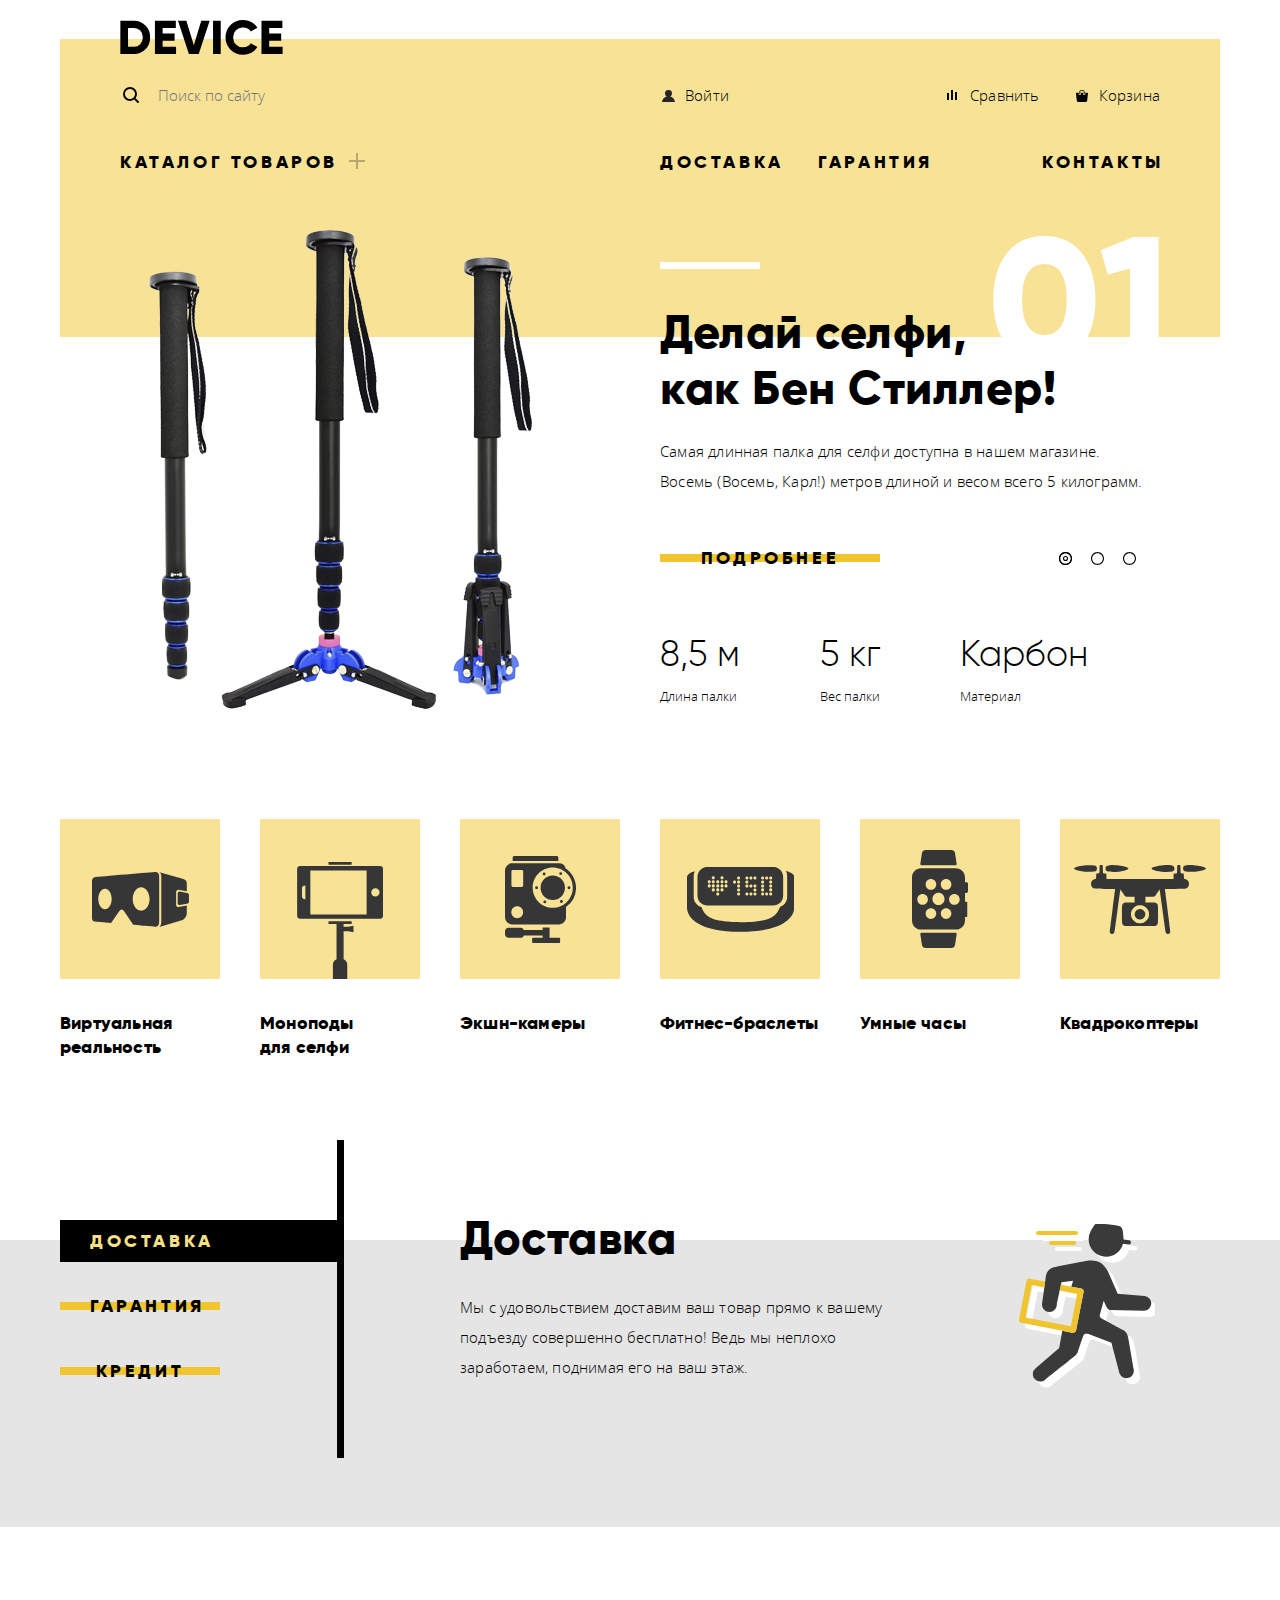
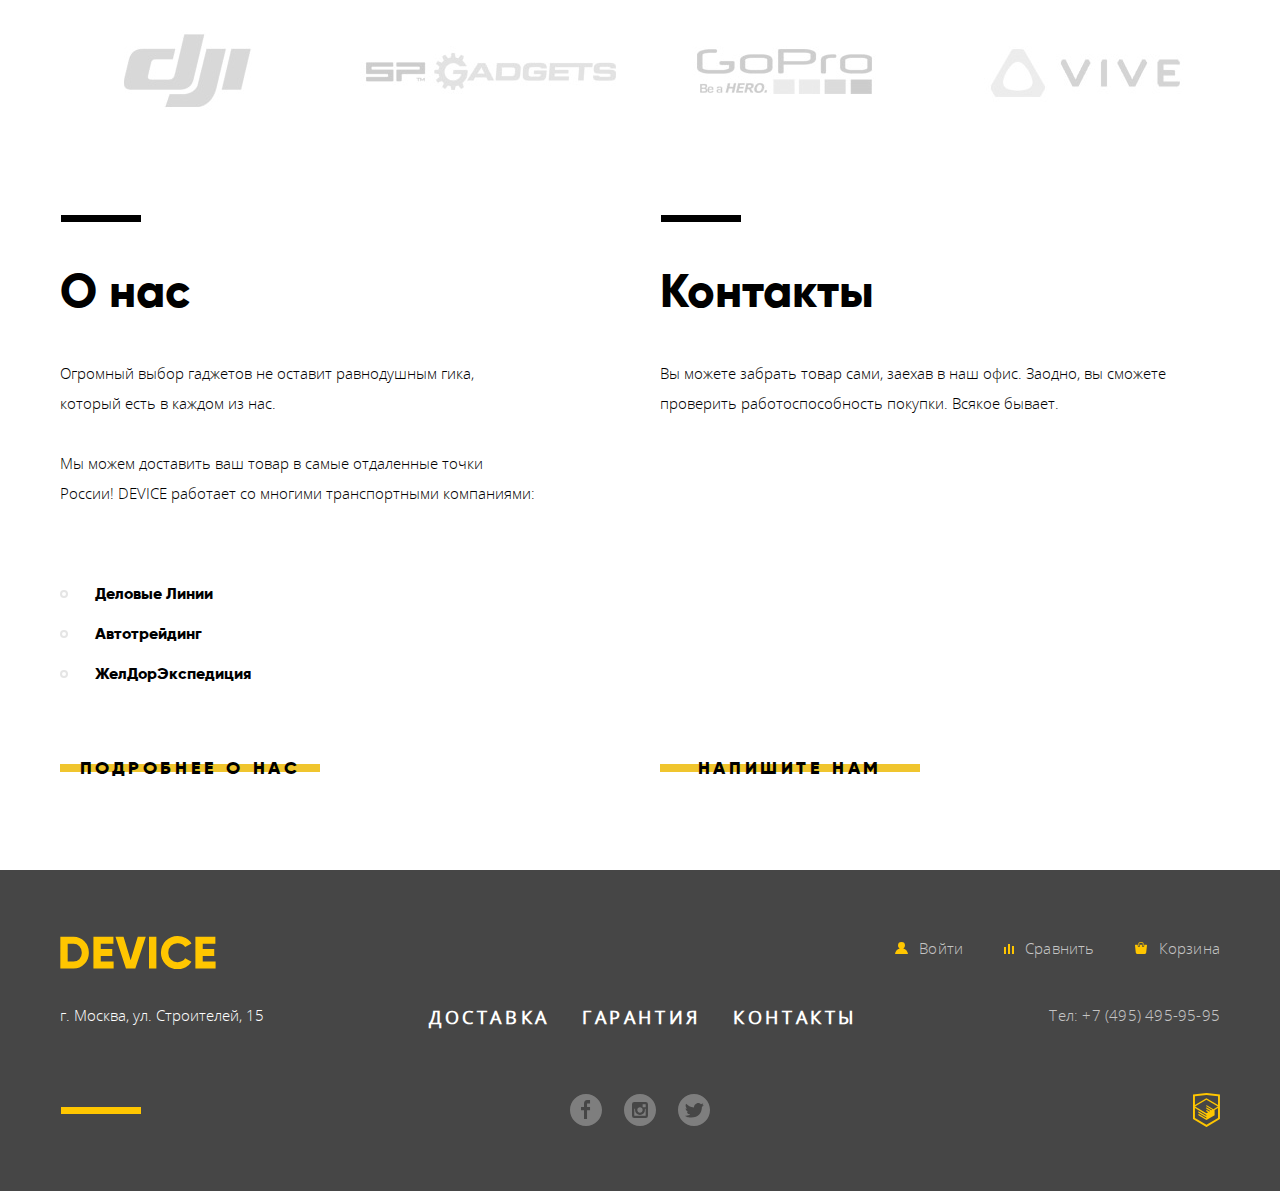
==== index.html @ 005698b4 "Устранены замечания" ====
<!DOCTYPE html>
<html lang="ru">
  <head>
    <meta charset="utf-8">
    <title>Интернет-магазин гаджетов</title>
    <link href="css/normalize.css" rel="stylesheet">
    <link href="css/style.css" rel="stylesheet">
  </head>
  <body>
    <header class="main-header">
      <div class="container">
        <div class="main-navigation"> <!-- ? -->
          <a class="main-header-logo">
            <svg xmlns="http://www.w3.org/2000/svg" viewBox="0 0 164 35">
              <path d="m0.35 0.7v33.6h13.532a15.723 15.723 0 0 0 11.72-4.824 16.464 16.464 0 0 0 4.712-11.976 16.465 16.465 0 0 0-4.712-11.976 15.723 15.723 0 0 0-11.72-4.824zm7.733 26.208v-18.819h5.8a8.648 8.648 0 0 1 6.5 2.568 9.412 9.412 0 0 1 2.489 6.84 9.41 9.41 0 0 1-2.489 6.84 8.646 8.646 0 0 1-6.5 2.568h-5.8zm34.8-5.952h12.082v-7.3h-12.086v-5.567h13.291v-7.389h-21.024v33.6h21.265v-7.392h-13.532v-5.952zm36.343 13.344 11.019-33.6h-8.458l-7.491 24.72-7.491-24.72h-8.457l11.019 33.6zm14.4 0h7.733v-33.6h-7.733zm38.615-1.416a15.514 15.514 0 0 0 6.041-5.688l-6.67-3.84a7.488 7.488 0 0 1-3.165 3.024 9.874 9.874 0 0 1-4.664 1.1 9.594 9.594 0 0 1-7.177-2.736 9.907 9.907 0 0 1-2.682-7.248 9.908 9.908 0 0 1 2.682-7.248 9.594 9.594 0 0 1 7.177-2.736 9.914 9.914 0 0 1 4.64 1.08 7.6 7.6 0 0 1 3.189 3.048l6.67-3.84a15.881 15.881 0 0 0-6.09-5.688 17.419 17.419 0 0 0-8.409-2.088 17.12 17.12 0 0 0-17.592 17.472 17.12 17.12 0 0 0 17.589 17.476 17.519 17.519 0 0 0 8.458-2.088zm17.881-11.928h12.082v-7.3h-12.085v-5.567h13.29v-7.389h-21.022v33.6h21.264v-7.392h-13.532v-5.952z"/>
            </svg>
          </a>
          <div class="user-navigation">
            <form class="search-form" action="https://echo.htmlacademy.ru" method="post">
              <label class="search" for="search"><span class="visually-hidden">Поиск</span></label>
              <input class="search-icon" type="search" id="search" name="search" placeholder="Поиск по сайту">
              <button class="button-search" type="submit">Найти</button>
            </form>
            <div class="user-menu">
              <a class="login-link" href="#">Войти</a>
              <div class="container-mini">
                <a class="check-link" href="#">Сравнить</a>
                <a class="cart-link" href="#">Корзина</a>
              </div>
            </div>
          </div>
          <nav class="site-navigation">
            <div class="catalog-links">
              <a class="catalog-link" href="catalog.html">Каталог товаров</a>
              <div class="catalog-menu">
                <ul class="catalog-menu-items">
                  <li><a href="#">Виртуальная реальность</a></li>
                  <li><a href="catalog.html">Моноподы для селфи</a></li>
                  <li><a href="#">Экшн-камеры</a></li>
                </ul>
                <ul class="catalog-menu-items">
                  <li><a href="#">Фитнес-браслеты</a></li>
                  <li><a href="#">Умные часы</a></li>
                </ul>
                <ul class="catalog-menu-items">
                  <li><a href="#">Квадрокоптеры</a></li>
                </ul>
              </div>
            </div>
            <div class="main-menu">
              <div class="container-mini">
                <a href="#">Доставка</a>
                <a href="#">Гарантия</a>
              </div>
              <a class="contact-link" href="#">Контакты</a>
            </div>
          </nav>
        </div>
      </div>
    </header>
    <main>

      <h1 class="visually-hidden">Интернет-магазин гаджетов</h1>
      <div class="container">
        <section class="slider">
          <input class="visually-hidden" type="radio" id="product-1" name="toggle" checked>
          <input class="visually-hidden" type="radio" id="product-2" name="toggle">
          <input class="visually-hidden" type="radio" id="product-3" name="toggle">
          <div class="slider-controls">
            <label for="product-1">Первый</label>
            <label for="product-2">Второй</label>
            <label for="product-3">Третий</label>
          </div>
          <!-- 1 -->
          <ul class="slider-list">
            <li class="slider-item">
              <div class="slider-img">
                <img src="img/slider-1.png" width="384" height="486" alt="Палка для селфи">
              </div>
              <div class="slider-content slider-content-1">
                <h2>Делай селфи,<br>
                    как Бен Стиллер!</h2>
                <div class="slider-text">
                  <p>Самая длинная палка для селфи доступна в нашем магазине.
                  Восемь (Восемь, Карл!) метров длиной и весом всего 5 килограмм.</p>
                </div>
                <a class="button" href="#">Подробнее</a>
                <div class="slider-table">
                  <div class="slider-table-column">
                    <p class="slider-td">8,5 м</p>
                    <p class="slider-th">Длина палки</p>
                  </div>
                  <div class="slider-table-column">
                    <p class="slider-td">5 кг</p>
                    <p class="slider-th">Вес палки</p>
                  </div>
                  <div class="slider-table-column">
                    <p class="slider-td">Карбон</p>
                    <p class="slider-th">Материал</p>
                  </div>
                </div>
              </div>
            </li>
            <!-- 2 -->
            <li class="slider-item">
              <div class="slider-img">
                <img src="img/slider-2.png" width="345" height="485" alt="Фитнес-браслет">
              </div>
              <div class="slider-content slider-content-2">
                <h2>Худеем<br>
                    правильно!</h2>
                <div class="slider-text">
                  <p>Мотивирующие фитнес-браслеты помогут найти в себе силы не пропускать занятия и соблюдать диету.</p>
                </div>
                <a class="button" href="#">Подробнее</a>
                <div class="slider-table">
                  <div class="slider-table-column">
                    <p class="slider-td">48 часов</p>
                    <p class="slider-th">Без подзарядки</p>
                  </div>
                </div>
              </div>
            </li>
            <!-- 3 -->
            <li class="slider-item">
              <div class="slider-img">
                <img src="img/slider-3.png" width="526" height="334" alt="Квадрокоптер">
              </div>
              <div class="slider-content slider-content-3">
                <h2>Порхает как бабочка,<br>
                    жалит как пчела!</h2>
                <div class="slider-text">
                  <p>Этот обычный, на первый взгляд, квадрокоптер оснащен мощным лазером, замаскированным под стандартную камеру.</p>
                </div>
              <a class="button" href="#">Подробнее</a>
                <div class="slider-table">
                  <div class="slider-table-column">
                    <p class="slider-td">800 м</p>
                    <p class="slider-th">Дальность полета</p>
                  </div>
                  <div class="slider-table-column">
                    <p class="slider-td">50 м</p>
                    <p class="slider-th">Радиус поражения</p>
                  </div>
                </div>
              </div>
            </li>
          </ul>
        </section>

        <section class="popular">
          <h2 class="visually-hidden">Популярные товары</h2>
          <ul class="popular-list">
            <li class="popular-item">
              <a href="#">
                <div class="img">
                  <svg xmlns="http://www.w3.org/2000/svg" width="97" height="55" viewBox="0 0 97 55"><g fill="#363636"><path d="M84.131 32.639V20.003c0-1.309 1.045-2.37 2.335-2.37l8.326 1.581V11.02c0-2.355-1.708-3.431-4.202-4.265L67.403.175c1.616 1.391 1.889 2.04 1.889 4.396V49.78c0 2.356-.45 4.066-1.967 5.21l23.265-7.065c2.401-.833 4.202-4.216 4.202-6.572V33.44l-8.326 1.567c-1.29.002-2.335-1.06-2.335-2.368z"/><path d="M95.129 20.979l-7.598-1.444c-1.008 0-1.824.829-1.824 1.851v9.868c0 1.023.816 1.852 1.824 1.852l7.598-1.431c1.154-.419 1.824-.829 1.824-1.852V22.83c0-1.022-.766-1.507-1.824-1.851zM67.17 4.483c0-5.08-4.232-4.459-4.232-4.459S5.832 4.738 2.838 5.145.001 9.532.001 9.532L0 45.812c0 3.743 2.599 3.753 2.599 3.753l16.477 1.403L27.212 39.3s1.109-1.828 2.505-1.828c1.397 0 2.432 1.861 2.432 1.861l9.061 13.521s18.895 1.909 22.521 1.909c3.626-.001 3.439-5.024 3.439-5.024V4.483zM12.982 37.192c-3.698 0-6.696-4.601-6.696-10.275s2.998-10.275 6.696-10.275c3.698 0 6.696 4.601 6.696 10.275s-2.998 10.275-6.696 10.275zm36.158 1.426c-4.662 0-8.441-5.239-8.441-11.701 0-6.463 3.78-11.702 8.441-11.702 4.662 0 8.442 5.239 8.442 11.702 0 6.462-3.78 11.701-8.442 11.701z"/></g></svg>
                </div>
                <h3 class="popular-item-title">Виртуальная реальность</h3>
              </a>
            </li>
            <li class="popular-item">
              <a href="#">
                <div class="img">
                  <svg xmlns="http://www.w3.org/2000/svg" width="86" height="117" viewBox="0 0 86 117"><g fill="#363636"><path d="M82.821 4.011H3.33A3.188 3.188 0 0 0 .142 7.199v46.413a3.187 3.187 0 0 0 3.188 3.189h79.492a3.188 3.188 0 0 0 3.189-3.189V7.199a3.189 3.189 0 0 0-3.19-3.188zM8.392 37.236h-.226a3.19 3.19 0 0 1-3.189-3.189v-7.283a3.188 3.188 0 0 1 3.189-3.188h.226v13.66zm61.231 15.172H13.341V8.402h56.282v44.006zM78.4 34.552c-2.289 0-4.146-1.855-4.146-4.147s1.856-4.147 4.146-4.147a4.146 4.146 0 1 1 0 8.294zM31.497 0h23.157v2.758H31.497zM46.608 64.861v-2.973h8.046V59.13H31.498v2.758h8.045v35.246a6.068 6.068 0 0 0-3.635 5.559V117h14.335v-14.307a6.062 6.062 0 0 0-3.636-5.557v-27.99h4.796l5.051 1.213v-6.711l-5.051 1.213h-4.795z"/></g></svg>
                </div>
                <h3 class="popular-item-title">Моноподы для селфи</h3>
              </a>
            </li>
            <li class="popular-item">
              <a href="#">
                <div class="img">
                  <svg xmlns="http://www.w3.org/2000/svg" width="71" height="87" viewBox="0 0 71 87"><g fill="#363636"><path d="M53.349 1.49c0-.736-.578-1.49-1.311-1.49H9.053C8.32 0 7.672.754 7.672 1.49v3.522h45.676V1.49zM54.202 81.809h-9.597V71.426h-6.958v2.507H18.774c-.537-1.254-1.757-2.148-3.181-2.148H3.559C1.642 71.784 0 73.387 0 75.311v3.018c0 1.924 1.642 3.48 3.559 3.48h12.035c1.511 0 2.792-.896 3.269-2.326h18.785v2.326H28.13c-.533 0-1.01.437-1.01.972v3.172c0 .535.478 1.048 1.01 1.048h26.072c.533 0 .93-.513.93-1.048V82.78c0-.535-.397-.971-.93-.971zM60.666 12.39a7.037 7.037 0 0 0-6.771-5.05H7.148C3.25 7.34 0 10.449 0 14.361v46.9c0 3.912 3.25 7.121 7.148 7.121h46.747c3.898 0 7.126-3.209 7.126-7.121V50.915a23.228 23.228 0 0 0 10.001-19.164c-.001-8.079-4.132-15.181-10.356-19.361zM12.238 62.151c-3.259 0-5.901-2.65-5.901-5.921 0-3.27 2.642-5.922 5.901-5.922s5.902 2.652 5.902 5.922c0 3.271-2.643 5.921-5.902 5.921zm5.961-32.605a1.42 1.42 0 0 1-1.418 1.422h-8.94a1.42 1.42 0 0 1-1.418-1.422v-14.16a1.42 1.42 0 0 1 1.418-1.423h8.939a1.42 1.42 0 0 1 1.418 1.423v14.16zm29.563 22.312c-11.076 0-20.057-9.01-20.057-20.123s8.98-20.124 20.057-20.124c11.077 0 20.058 9.01 20.058 20.124s-8.981 20.123-20.058 20.123z"/><ellipse cx="47.762" cy="31.735" rx="12.188" ry="12.229"/><circle cx="31.562" cy="31.736" r="1.435"/><circle cx="63.963" cy="31.736" r="1.435"/><circle cx="39.109" cy="17.994" r="1.435"/><ellipse cx="56.415" cy="45.476" rx="1.43" ry="1.436"/><circle cx="55.697" cy="17.565" r="1.435"/><circle cx="39.828" cy="45.906" r="1.435"/></g></svg>
                </div>
                <h3 class="popular-item-title">Экшн-камеры</h3>
              </a>
            </li>
            <li class="popular-item">
              <a href="#">
                <div class="img">
                  <svg xmlns="http://www.w3.org/2000/svg" width="107" height="65" viewBox="0 0 107 65"><g><path fill="#363636" d="M98.967,4.074c0.752,1.441,1.209,3.08,1.209,4.818v21.102c0,4.616-3.092,8.527-7.246,9.9c-1.325,3.987-3.778,7.854-8.051,10.432c-8.676,5.231-31.124,4.837-31.198,4.837c-0.078,0-22.513,0.395-31.189-4.837c-4.216-2.545-6.708-6.347-8.042-10.279c-4.418-1.209-7.756-5.251-7.756-10.053V8.893c0-1.688,0.427-3.282,1.139-4.693C4.17,5.109,0,6.918,0,10.434c0,6.243,0,25.687,0,29.983C0,50.668,11.839,64.85,53.657,64.85c41.82,0,53.657-14.182,53.657-24.433c0-4.296,0-23.74,0-29.983C107.313,6.75,102.738,4.94,98.967,4.074z"/><path fill="#363636" d="M20.561,38.459h65.523c5.564,0,10.074-4.513,10.074-10.077V9.935c0-5.563-4.51-10.075-10.074-10.075H20.561c-5.564,0-10.075,4.511-10.075,10.075v18.447C10.486,33.946,14.997,38.459,20.561,38.459z M83.695,9.468c0.867,0,1.569,0.703,1.569,1.57c0,0.866-0.702,1.569-1.569,1.569s-1.568-0.703-1.568-1.569C82.127,10.17,82.828,9.468,83.695,9.468z M83.695,13.507c0.867,0,1.569,0.703,1.569,1.568c0,0.867-0.702,1.569-1.569,1.569s-1.568-0.702-1.568-1.569C82.127,14.21,82.828,13.507,83.695,13.507z M83.695,17.546c0.867,0,1.569,0.702,1.569,1.569c0,0.866-0.702,1.569-1.569,1.569s-1.568-0.703-1.568-1.569C82.127,18.248,82.828,17.546,83.695,17.546z M83.695,21.373c0.867,0,1.569,0.704,1.569,1.569c0,0.867-0.702,1.568-1.569,1.568s-1.568-0.701-1.568-1.568C82.127,22.076,82.828,21.373,83.695,21.373z M83.695,25.412c0.867,0,1.569,0.702,1.569,1.569c0,0.865-0.702,1.568-1.569,1.568s-1.568-0.704-1.568-1.568C82.127,26.114,82.828,25.412,83.695,25.412z M79.656,9.468c0.867,0,1.568,0.703,1.568,1.57c0,0.866-0.701,1.569-1.568,1.569c-0.865,0-1.568-0.703-1.568-1.569C78.088,10.17,78.791,9.468,79.656,9.468z M79.656,25.412c0.867,0,1.568,0.702,1.568,1.569c0,0.865-0.701,1.568-1.568,1.568c-0.865,0-1.568-0.704-1.568-1.568C78.088,26.114,78.791,25.412,79.656,25.412z M75.619,9.468c0.865,0,1.568,0.703,1.568,1.57c0,0.866-0.703,1.569-1.568,1.569c-0.867,0-1.569-0.703-1.569-1.569C74.05,10.17,74.752,9.468,75.619,9.468z M75.619,13.507c0.865,0,1.568,0.703,1.568,1.568c0,0.867-0.703,1.569-1.568,1.569c-0.867,0-1.569-0.702-1.569-1.569C74.05,14.21,74.752,13.507,75.619,13.507z M75.619,17.546c0.865,0,1.568,0.702,1.568,1.569c0,0.866-0.703,1.569-1.568,1.569c-0.867,0-1.569-0.703-1.569-1.569C74.05,18.248,74.752,17.546,75.619,17.546z M75.619,21.373c0.865,0,1.568,0.704,1.568,1.569c0,0.867-0.703,1.568-1.568,1.568c-0.867,0-1.569-0.701-1.569-1.568C74.05,22.076,74.752,21.373,75.619,21.373z M75.619,25.412c0.865,0,1.568,0.702,1.568,1.569c0,0.865-0.703,1.568-1.568,1.568c-0.867,0-1.569-0.704-1.569-1.568C74.05,26.114,74.752,25.412,75.619,25.412z M67.965,9.468c0.867,0,1.568,0.703,1.568,1.57c0,0.866-0.701,1.569-1.568,1.569s-1.568-0.703-1.568-1.569C66.396,10.17,67.1,9.468,67.965,9.468z M67.965,17.546c0.867,0,1.568,0.702,1.568,1.569c0,0.866-0.701,1.569-1.568,1.569s-1.568-0.703-1.568-1.569C66.396,18.248,67.1,17.546,67.965,17.546z M67.965,21.427c0.867,0,1.568,0.701,1.568,1.568c0,0.865-0.701,1.569-1.568,1.569s-1.568-0.704-1.568-1.569C66.396,22.128,67.1,21.427,67.965,21.427z M67.965,25.412c0.867,0,1.568,0.702,1.568,1.569c0,0.865-0.701,1.568-1.568,1.568s-1.568-0.704-1.568-1.568C66.396,26.114,67.1,25.412,67.965,25.412z M63.926,9.468c0.867,0,1.57,0.703,1.57,1.57c0,0.866-0.703,1.569-1.57,1.569c-0.865,0-1.569-0.703-1.569-1.569C62.356,10.17,63.061,9.468,63.926,9.468z M63.926,17.546c0.867,0,1.57,0.702,1.57,1.569c0,0.866-0.703,1.569-1.57,1.569c-0.865,0-1.569-0.703-1.569-1.569C62.356,18.248,63.061,17.546,63.926,17.546z M63.926,25.412c0.867,0,1.57,0.702,1.57,1.569c0,0.865-0.703,1.568-1.57,1.568c-0.865,0-1.569-0.704-1.569-1.568C62.356,26.114,63.061,25.412,63.926,25.412z M59.888,9.468c0.865,0,1.569,0.703,1.569,1.57c0,0.866-0.704,1.569-1.569,1.569c-0.867,0-1.568-0.703-1.568-1.569C58.319,10.17,59.021,9.468,59.888,9.468z M59.888,13.507c0.865,0,1.569,0.703,1.569,1.568c0,0.867-0.704,1.569-1.569,1.569c-0.867,0-1.568-0.702-1.568-1.569C58.319,14.21,59.021,13.507,59.888,13.507z M59.888,17.546c0.865,0,1.569,0.702,1.569,1.569c0,0.866-0.704,1.569-1.569,1.569c-0.867,0-1.568-0.703-1.568-1.569C58.319,18.248,59.021,17.546,59.888,17.546z M59.888,25.412c0.865,0,1.569,0.702,1.569,1.569c0,0.865-0.704,1.568-1.569,1.568c-0.867,0-1.568-0.704-1.568-1.568C58.319,26.114,59.021,25.412,59.888,25.412z M51.598,9.468c0.867,0,1.569,0.703,1.569,1.57c0,0.866-0.702,1.569-1.569,1.569c-0.867,0-1.568-0.703-1.568-1.569C50.029,10.17,50.731,9.468,51.598,9.468z M51.598,13.507c0.867,0,1.569,0.703,1.569,1.568c0,0.867-0.702,1.569-1.569,1.569c-0.867,0-1.568-0.702-1.568-1.569C50.029,14.21,50.731,13.507,51.598,13.507z M51.598,17.546c0.867,0,1.569,0.702,1.569,1.569c0,0.866-0.702,1.569-1.569,1.569c-0.867,0-1.568-0.703-1.568-1.569C50.029,18.248,50.731,17.546,51.598,17.546z M51.598,21.427c0.867,0,1.569,0.701,1.569,1.568c0,0.865-0.702,1.569-1.569,1.569c-0.867,0-1.568-0.704-1.568-1.569C50.029,22.128,50.731,21.427,51.598,21.427z M51.598,25.412c0.867,0,1.569,0.702,1.569,1.569c0,0.865-0.702,1.568-1.569,1.568c-0.867,0-1.568-0.704-1.568-1.568C50.029,26.114,50.731,25.412,51.598,25.412z M47.559,13.507c0.867,0,1.568,0.703,1.568,1.568c0,0.867-0.701,1.569-1.568,1.569s-1.569-0.702-1.569-1.569C45.99,14.21,46.691,13.507,47.559,13.507z M39.057,13.295c0.865,0,1.569,0.703,1.569,1.568c0,0.867-0.704,1.569-1.569,1.569c-0.867,0-1.571-0.703-1.571-1.569C37.486,13.998,38.189,13.295,39.057,13.295z M39.057,17.333c0.865,0,1.569,0.703,1.569,1.57c0,0.866-0.704,1.57-1.569,1.57c-0.867,0-1.571-0.704-1.571-1.57C37.486,18.036,38.189,17.333,39.057,17.333z M35.018,9.255c0.865,0,1.568,0.703,1.568,1.57c0,0.866-0.704,1.568-1.568,1.568c-0.867,0-1.569-0.703-1.569-1.568C33.449,9.958,34.15,9.255,35.018,9.255z M35.018,13.295c0.865,0,1.568,0.703,1.568,1.568c0,0.867-0.704,1.569-1.568,1.569c-0.867,0-1.569-0.703-1.569-1.569C33.449,13.998,34.15,13.295,35.018,13.295z M35.018,17.333c0.865,0,1.568,0.703,1.568,1.57c0,0.866-0.704,1.57-1.568,1.57c-0.867,0-1.569-0.704-1.569-1.57C33.449,18.036,34.15,17.333,35.018,17.333z M35.018,21.373c0.865,0,1.568,0.704,1.568,1.569c0,0.867-0.704,1.568-1.568,1.568c-0.867,0-1.569-0.701-1.569-1.568C33.449,22.076,34.15,21.373,35.018,21.373z M30.764,13.295c0.867,0,1.569,0.703,1.569,1.568c0,0.867-0.702,1.569-1.569,1.569c-0.867,0-1.568-0.703-1.568-1.569C29.196,13.998,29.897,13.295,30.764,13.295z M30.764,17.333c0.867,0,1.569,0.703,1.569,1.57c0,0.866-0.702,1.57-1.569,1.57c-0.867,0-1.568-0.704-1.568-1.57C29.196,18.036,29.897,17.333,30.764,17.333z M30.764,21.373c0.867,0,1.569,0.704,1.569,1.569c0,0.867-0.702,1.568-1.569,1.568c-0.867,0-1.568-0.701-1.568-1.568C29.196,22.076,29.897,21.373,30.764,21.373z M30.764,25.412c0.867,0,1.569,0.702,1.569,1.569c0,0.865-0.702,1.568-1.569,1.568c-0.867,0-1.568-0.704-1.568-1.568C29.196,26.114,29.897,25.412,30.764,25.412z M26.3,9.255c0.867,0,1.571,0.703,1.571,1.57c0,0.866-0.704,1.568-1.571,1.568c-0.865,0-1.569-0.703-1.569-1.568C24.731,9.958,25.435,9.255,26.3,9.255z M26.3,13.295c0.867,0,1.571,0.703,1.571,1.568c0,0.867-0.704,1.569-1.571,1.569c-0.865,0-1.569-0.703-1.569-1.569C24.731,13.998,25.435,13.295,26.3,13.295z M26.3,17.333c0.867,0,1.571,0.703,1.571,1.57c0,0.866-0.704,1.57-1.571,1.57c-0.865,0-1.569-0.704-1.569-1.57C24.731,18.036,25.435,17.333,26.3,17.333z M26.3,21.373c0.867,0,1.571,0.704,1.571,1.569c0,0.867-0.704,1.568-1.571,1.568c-0.865,0-1.569-0.701-1.569-1.568C24.731,22.076,25.435,21.373,26.3,21.373z M22.263,13.295c0.865,0,1.569,0.703,1.569,1.568c0,0.867-0.704,1.569-1.569,1.569c-0.867,0-1.569-0.703-1.569-1.569C20.694,13.998,21.396,13.295,22.263,13.295z M22.263,17.333c0.865,0,1.569,0.703,1.569,1.57c0,0.866-0.704,1.57-1.569,1.57c-0.867,0-1.569-0.704-1.569-1.57C20.694,18.036,21.396,17.333,22.263,17.333z"/></g></svg>
                </div>
                <h3 class="popular-item-title">Фитнес-браслеты</h3>
              </a>
            </li>
            <li class="popular-item">
              <a href="#">
                <div class="img">
                  <svg xmlns="http://www.w3.org/2000/svg" width="56" height="98" viewBox="0 0 56 98"><g fill="#363636"><path d="M54.494 32.197h-1.515v-4.64c0-5.052-4.087-9.186-9.082-9.186H9.082C4.086 18.372 0 22.505 0 27.557v42.868c0 5.052 4.087 9.185 9.083 9.185h34.815c4.995 0 9.082-4.133 9.082-9.185V67.01h1.515a.764.764 0 0 0 .757-.764V52.467a.765.765 0 0 0-.757-.766H52.98v-8.788h1.515c.832 0 1.514-.688 1.514-1.531v-7.654a1.529 1.529 0 0 0-1.515-1.531zm-20.412-3.109c2.926 0 5.299 2.398 5.299 5.358s-2.373 5.358-5.299 5.358-5.298-2.398-5.298-5.358 2.372-5.358 5.298-5.358zm-15.137 0c2.925 0 5.298 2.398 5.298 5.358s-2.373 5.358-5.298 5.358c-2.926 0-5.298-2.398-5.298-5.358s2.372-5.358 5.298-5.358zM5.297 49.397c0-2.959 2.371-5.358 5.298-5.358 2.926 0 5.298 2.399 5.298 5.358 0 2.959-2.373 5.358-5.298 5.358-2.927.001-5.298-2.399-5.298-5.358zm13.648 19.497c-2.926 0-5.298-2.398-5.298-5.358s2.372-5.358 5.298-5.358c2.925 0 5.298 2.398 5.298 5.358s-2.373 5.358-5.298 5.358zm1.49-19.903c0-3.382 2.711-6.124 6.055-6.124s6.055 2.742 6.055 6.124-2.711 6.124-6.055 6.124c-3.344-.001-6.055-2.742-6.055-6.124zm13.647 19.903c-2.926 0-5.298-2.398-5.298-5.358s2.372-5.358 5.298-5.358 5.299 2.398 5.299 5.358-2.373 5.358-5.299 5.358zm8.302-14.138c-2.927 0-5.298-2.399-5.298-5.358 0-2.959 2.371-5.358 5.298-5.358 2.926 0 5.298 2.399 5.298 5.358 0 2.958-2.372 5.358-5.298 5.358zM9.646 15.31h33.687c.843 0 1.432-.681 1.306-1.514L43.023 3.028l-.002-.002C42.771 1.362 41.189 0 39.506 0H13.474c-1.686 0-3.268 1.362-3.517 3.028L8.342 13.795c-.125.833.461 1.515 1.304 1.515zM43.333 82.671H9.646c-.843 0-1.429.683-1.304 1.516l1.615 10.767c.25 1.666 1.832 3.028 3.516 3.028h26.032c1.684 0 3.266-1.362 3.517-3.026v-.002l1.615-10.767c.128-.833-.461-1.516-1.304-1.516z"/></g></svg>
                </div>
                <h3 class="popular-item-title">Умные часы</h3>
              </a>
            </li>
            <li class="popular-item">
              <a href="#">
                <div class="img">
                  <svg xmlns="http://www.w3.org/2000/svg" width="132" height="69" viewBox="0 0 132 69"><g fill="#363636"><path d="M12.052.258C6.507.745 1.838 1.85.575 2.93c-.722.616-.722.616-.232 1.156.644.72 3.713 1.645 7.247 2.237 3.998.668 12.51.693 13.724.051 1.211-.668 1.624-1.414 1.624-2.981 0-1.619-.62-2.416-2.218-2.853C19.274.154 14.94 0 12.052.258zM25.774.488c-.129.283-.258 2.108-.258 4.112 0 4.061.155 3.778-2.192 3.933l-1.03.077-.13 2.545-.129 2.544-1.186.283c-2.58.668-4 2.595-3.792 5.294.128 1.927 1.03 3.341 2.579 4.087 1.109.513 1.47.538 11.246.538 5.545 0 10.137.079 10.188.18.051.13-1.11 9.408-2.58 20.64-1.444 11.23-2.682 20.997-2.708 21.666-.051 1.617.826 2.62 2.348 2.62 1.237 0 2.012-.64 2.321-1.9.13-.514 1.496-10.334 3.018-21.822 1.522-11.463 2.863-20.869 2.94-20.869.104 0 1.084 1.413 2.193 3.136 2.94 4.626 2.399 4.317 7.635 4.317h4.359v5.63l-5.133.077c-4.72.077-5.21.127-5.881.615-1.573 1.157-1.625 1.415-1.625 10.977 0 9.534.026 9.792 1.522 11.05l.851.695H81.695l.851-.696c1.496-1.257 1.52-1.515 1.52-11.05 0-9.56-.05-9.819-1.622-10.976-.671-.488-1.161-.538-5.882-.615l-5.132-.077v-5.63h4.36c5.234 0 4.693.309 7.633-4.317 1.11-1.723 2.09-3.136 2.194-3.136.076 0 1.418 9.406 2.94 20.869 1.522 11.488 2.889 21.308 3.018 21.821.31 1.26 1.082 1.902 2.321 1.902 1.521 0 2.4-1.004 2.347-2.621-.026-.67-1.264-10.436-2.71-21.666-1.468-11.232-2.63-20.51-2.577-20.64.05-.101 4.641-.18 10.19-.18 9.774 0 10.135-.025 11.243-.538 1.548-.746 2.45-2.16 2.58-4.087.206-2.699-1.212-4.626-3.792-5.294l-1.187-.283-.127-2.544-.13-2.545-1.031-.077c-2.347-.155-2.194.128-2.194-3.933 0-2.004-.128-3.829-.257-4.112-.206-.36-.543-.488-1.367-.488-.619 0-1.238.128-1.42.309-.206.205-.31 1.465-.31 3.932 0 2.467-.102 3.727-.309 3.932-.18.18-.901.308-1.65.308-1.625 0-1.65.052-1.65 3.11v2.287H32.48v-2.287c0-3.058-.024-3.11-1.65-3.11-.748 0-1.47-.129-1.65-.308-.207-.205-.31-1.465-.31-3.932 0-2.467-.103-3.727-.31-3.932-.18-.18-.8-.309-1.418-.309-.825 0-1.16.128-1.368.488zm42.843 40.12c2.889.899 5.392 3.393 6.166 6.168.439 1.543.31 4.216-.284 5.784-.696 1.875-2.685 4.01-4.565 4.935-1.29.642-1.754.719-3.921.719s-2.631-.077-3.92-.719c-1.885-.926-3.87-3.06-4.567-4.935-.592-1.568-.722-4.24-.283-5.784.748-2.723 3.25-5.27 6.061-6.168 2.012-.642 3.3-.642 5.313 0z"/><path d="M63.794 44.438c-2.037.925-3.507 3.649-3.069 5.73.774 3.677 4.823 5.553 7.996 3.702 1.985-1.158 2.99-3.547 2.45-5.783-.568-2.39-2.734-4.138-5.158-4.138-.646 0-1.626.232-2.22.489zM36.092.154c-3.92.668-4.513 1.131-4.513 3.444 0 1.825.463 2.416 2.268 2.956 1.55.462 7.172.514 10.5.128 6.86-.822 11.321-2.544 9.698-3.752-1.265-.9-4.902-1.876-9.054-2.39-2.475-.308-7.996-.54-8.9-.386zM89.484.258C83.165.848 77.62 2.339 77.62 3.444c0 1.722 7.84 3.47 15.63 3.495 5.804 0 7.196-.642 7.196-3.34 0-1.825-.619-2.622-2.373-3.085C96.423.103 92.398 0 89.484.258zM112.776.283c-1.78.231-3.018.77-3.43 1.491-.387.77-.31 2.904.154 3.572.928 1.31 1.652 1.465 7.068 1.465 3.661 0 5.802-.129 7.867-.488 3.534-.592 6.603-1.517 7.248-2.237.49-.54.49-.54-.233-1.156-1.34-1.13-5.958-2.185-11.916-2.672-3.481-.283-4.488-.283-6.758.025z"/></g></svg>
                </div>
                <h3 class="popular-item-title">Квадрокоптеры</h3>
              </a>
            </li>
          </ul>
        </section>
      </div>

      <div class="services-wrapper">
        <div class="container">
          <section class="services">
            <h2 class="visually-hidden">Услуги</h2>
            <input class="visually-hidden" type="radio" id="service-1" name="service" checked>
            <input class="visually-hidden" type="radio" id="service-2" name="service">
            <input class="visually-hidden" type="radio" id="service-3" name="service">
            <div class="service-controls">
              <label class="button" for="service-1">Доставка</label>
              <label class="button" for="service-2">Гарантия</label>
              <label class="button" for="service-3">Кредит</label>
            </div>
            <ul class="service-list">
              <li class="service-item">
                <h3 class="service-title">Доставка</h3>
                <p class="service-text">Мы с удовольствием доставим ваш товар прямо к вашему подъезду совершенно бесплатно! Ведь мы неплохо заработаем, поднимая его на ваш этаж.</p>
              </li>
              <li class="service-item">
                <h3 class="service-title">Гарантия</h3>
                <p class="service-text">Если из-за возгорания купленного у нас товара у вас сгорит дом — не переживайте, мы выдадим вам новый.Товар, не дом, конечно же.</p>
              </li>
              <li class="service-item">
                <h3 class="service-title">Кредит</h3>
                <p class="service-text">Залезть в долговую яму стало проще! Кредитные консультанты подберут для вас наиболее выгодные условия кредита. Выгодные для нашего банка, разумеется.</p>
              </li>
            </ul>
          </section>
        </div>
      </div>

      <section class="logotypes container">
        <h2 class="visually-hidden">Бренды</h2>
        <ul class="logotypes-list">
          <li class="logotype-item">
            <a href="#"><img src="img/logo-1.jpg" width="260" height="100" alt="dgi"></a>
          </li>
          <li class="logotype-item">
            <a href="#"><img src="img/logo-2.jpg" width="260" height="100" alt="Sp.gadgets"></a>
          </li>
          <li class="logotype-item">
            <a href="#"><img src="img/logo-3.jpg" width="260" height="100" alt="GoPro"></a>
          </li>
          <li class="logotype-item">
            <a href="#"><img src="img/logo-4.jpg" width="260" height="100" alt="Vive"></a>
          </li>
        </ul>
      </section>

      <div class="index-columns container">
        <section class="info">
          <h2>О нас</h2>
          <p>Огромный выбор гаджетов не оставит равнодушным гика, который есть в каждом из нас.</p>
          <p>Мы можем доставить ваш товар в самые отдаленные точки России! DEVICE работает со многими транспортными компаниями:</p>
          <ul class="info-list">
            <li class="info-item">Деловые Линии</li>
            <li class="info-item">Автотрейдинг</li>
            <li class="info-item">ЖелДорЭкспедиция</li>
          </ul>
          <a class="button info-button" href="#">Подробнее о нас</a>
        </section>

        <section class="contact">
          <h2>Контакты</h2>
          <p>Вы можете забрать товар сами, заехав в наш офис. Заодно, вы сможете проверить работоспособность покупки. Всякое бывает.</p>
          <a class="contacts-button-map" href="https://yandex.ru/maps/-/CCUFNB5T">
            <!--<img src="img/map.jpg" width="560" height="222" alt="карта">-->
            <iframe src="https://yandex.ru/map-widget/v1/?um=constructor%3A1a22b80d88be65ba6e00a9a5226d0c2567c8b3e6fb88e60ab7dd8f58fae81dbb&amp;source=constructor" width="560" height="222" frameborder="0"></iframe>
          </a>
          <a class="button info-button feedback-button" href="#">Напишите нам</a>
        </section>
      </div>
    </main>
    <footer class="main-footer">
      <div class="container">
        <div class="footer-navigation">
          <a class="main-footer-logo">
            <svg xmlns="http://www.w3.org/2000/svg" viewBox="0 0 164 35" class="main-logo">
              <path d="m0.35 0.7v33.6h13.532a15.723 15.723 0 0 0 11.72-4.824 16.464 16.464 0 0 0 4.712-11.976 16.465 16.465 0 0 0-4.712-11.976 15.723 15.723 0 0 0-11.72-4.824zm7.733 26.208v-18.819h5.8a8.648 8.648 0 0 1 6.5 2.568 9.412 9.412 0 0 1 2.489 6.84 9.41 9.41 0 0 1-2.489 6.84 8.646 8.646 0 0 1-6.5 2.568h-5.8zm34.8-5.952h12.082v-7.3h-12.086v-5.567h13.291v-7.389h-21.024v33.6h21.265v-7.392h-13.532v-5.952zm36.343 13.344 11.019-33.6h-8.458l-7.491 24.72-7.491-24.72h-8.457l11.019 33.6zm14.4 0h7.733v-33.6h-7.733zm38.615-1.416a15.514 15.514 0 0 0 6.041-5.688l-6.67-3.84a7.488 7.488 0 0 1-3.165 3.024 9.874 9.874 0 0 1-4.664 1.1 9.594 9.594 0 0 1-7.177-2.736 9.907 9.907 0 0 1-2.682-7.248 9.908 9.908 0 0 1 2.682-7.248 9.594 9.594 0 0 1 7.177-2.736 9.914 9.914 0 0 1 4.64 1.08 7.6 7.6 0 0 1 3.189 3.048l6.67-3.84a15.881 15.881 0 0 0-6.09-5.688 17.419 17.419 0 0 0-8.409-2.088 17.12 17.12 0 0 0-17.592 17.472 17.12 17.12 0 0 0 17.589 17.476 17.519 17.519 0 0 0 8.458-2.088zm17.881-11.928h12.082v-7.3h-12.085v-5.567h13.29v-7.389h-21.022v33.6h21.264v-7.392h-13.532v-5.952z"/>
            </svg>
          </a>
          <div class="container-link">
            <a class="login-link" href="#">
              <svg class="color-svg" xmlns="http://www.w3.org/2000/svg" width="13" height="12" viewBox="0 0 13 12"><path d="M.032 12h12.937c-.163-2.643-2.074-4.837-4.671-5.543a3.47 3.47 0 0 0 1.687-2.972 3.485 3.485 0 0 0-6.97 0c0 1.264.68 2.361 1.688 2.972C2.106 7.163.194 9.357.032 12z"/>
              </svg>
              Войти</a>
            <a class="check-link" href="#">
              <svg class="color-svg" xmlns="http://www.w3.org/2000/svg" width="10" height="10" viewBox="0 0 10 10"><path d="M8 2h1.984v8H8zM0 3h1.984v7H0zM4 0h2v10H4z"/>
              </svg>
              Сравнить</a>
            <a class="cart-link" href="#">
              <svg class="color-svg" xmlns="http://www.w3.org/2000/svg" width="12" height="12" viewBox="0 0 12 12"><path d="M11.864 3.017a.429.429 0 0 0-.327-.154H9.225V4.09c0 .563-.484 1.022-1.08 1.022-.594 0-1.078-.458-1.078-1.022V2.863H4.909V4.09c0 .563-.485 1.022-1.08 1.022-.595 0-1.078-.458-1.078-1.022V2.863H.438a.43.43 0 0 0-.327.154.472.472 0 0 0-.108.358l.776 7.134c.015.806.642 1.455 1.411 1.455h7.595c.77 0 1.396-.649 1.411-1.455l.776-7.134a.476.476 0 0 0-.108-.358z"/><path d="M3.829 4.499c.239 0 .433-.184.433-.409V1.84c0-.632.672-1.022 1.295-1.022h1.079c.655 0 1.078.401 1.078 1.022v2.25c0 .225.194.409.431.409.239 0 .433-.184.433-.409V1.84C8.577.773 7.761 0 6.636 0H5.557c-1.19 0-2.159.826-2.159 1.84v2.25c0 .225.194.409.431.409z"/>
              </svg>
              Корзина</a>
          </div>
        </div>
        <div class="footer-middle">
          <div class="footer-adress">
            <p>г. Москва, ул. Строителей, 15</p>
          </div>
          <ul class="footer-site-nav">
            <li class="footer-site-link"><a href="#">Доставка</a></li>
            <li class="footer-site-link"><a href="#">Гарантия</a></li>
            <li class="footer-site-link"><a href="#">Контакты</a></li>
          </ul>
          <a class="footer-tel" href="tel:+74954959595">Тел: +7 (495) 495-95-95</a>
        </div>
        <div class="footer-bottom">
          <ul class="footer-social">
            <li><a class="social-button" href="#"><span class="visually-hidden">Фейсбук</span>
              <svg xmlns="http://www.w3.org/2000/svg" width="32" height="32" viewBox="0 0 32 32"><path fill="#FFF" d="M16 0C7.164 0 0 7.163 0 16s7.164 16 16 16c8.837 0 16-7.164 16-16S24.837 0 16 0zm4.062 9.455h-3.021v3.444h3.021v3.445h-3.021v8.61H14.02v-8.61H11v-3.445h3.021V9.455c0-1.902 1.353-3.445 3.021-3.445h3.021v3.445z"/>
              </svg></a>
            </li>
            <li><a class="social-button" href="#"><span class="visually-hidden">Инстаграм</span>
              <svg xmlns="http://www.w3.org/2000/svg" width="32" height="32" viewBox="0 0 32 32"><g fill="#FFF"><path d="M20.916 16a4.938 4.938 0 1 1-9.877 0c0-.394.051-.773.138-1.14h-.897v6.838h11.396V14.86h-.897c.086.367.137.746.137 1.14z"/><path d="M15.978 18.659c1.466 0 2.659-1.193 2.659-2.659s-1.193-2.659-2.659-2.659c-1.466 0-2.659 1.193-2.659 2.659s1.192 2.659 2.659 2.659zM18.637 10.302h3.039v3.039h-3.039z"/><path d="M16 0C7.164 0 0 7.164 0 16c0 8.837 7.164 16 16 16 8.837 0 16-7.163 16-16 0-8.836-7.163-16-16-16zm7.955 21.698a2.285 2.285 0 0 1-2.279 2.279H10.279A2.285 2.285 0 0 1 8 21.698V10.302a2.286 2.286 0 0 1 2.279-2.279h11.396a2.286 2.286 0 0 1 2.279 2.279v11.396z"/></g>
              </svg></a>
            </li>
            <li><a class="social-button" href="#"><span class="visually-hidden">Твиттер</span>
              <svg xmlns="http://www.w3.org/2000/svg" width="32" height="32" viewBox="0 0 32 32"><path fill="#FFF" d="M16 0C7.164 0 0 7.164 0 16c0 8.837 7.164 16 16 16 8.837 0 16-7.163 16-16 0-8.836-7.163-16-16-16zm7.944 12.809c-.251 6.516-3.463 10.832-10.992 10.702h-.486c-.447 0-4.543-.443-5.344-1.823 2.479.19 4.247-.406 5.12-1.136-1.048-.289-2.923-.461-3.251-2.848.384.104.618.221 1.299.113-1.307-.824-2.758-1.519-2.679-3.643.311.317 1.164.518 1.46.457-.768-.233-2.149-3.244-.974-4.781 1.984 1.79 4.075 3.482 7.804 3.643.227-2.214 1.24-3.699 3.168-4.325 1.84-.479 3.255.26 3.901 1.138.737-.224 1.453-.466 2.193-.685-.004.833-.569 1.463-.935 1.709.747.165 1.423-.475 1.423-.475-.184.963-1.094 1.725-1.707 1.954z"/>
              </svg></a>
            </li>
          </ul>
          <div class="footer-copyright">
            <a href="https://htmlacademy.ru/intensive/htmlcss">
              <svg class="logo-html" xmlns="http://www.w3.org/2000/svg" width="26.943" height="34.09" viewBox="0 0 26.943 34.09"><path fill="#FFC600" d="M13.62.017L13.472 0 0 1.412v24.661l13.473 8.017 13.43-7.99.042-.025V1.412L13.62.017zm11.399 12.11L13.495 5.334l-.001-.104-.087.05-.088-.056v.109L1.925 12.118V3.147l11.548-1.212L25.02 3.147v8.98zm-11.614-5.34L24.923 13.5l-4.479 2.64-7.093-4.221-.014 1.415 5.904 3.513-.86.507-5.03-2.992-.014 1.415 3.827 2.275-.782.523-3.031-1.787-.014 1.413 1.853 1.091-1.8 1.081-11.356-6.751 11.371-6.835zm-11.48 8.34l11.411 6.791.016 1.044-7.942-4.728-.015 1.416 7.979 4.795.018 1.076-7.973-4.74-.013 1.414 8.021 4.822.046.025 8.143-4.872-.011-5.177 3.415-2.036v10.021L13.472 31.85 1.925 24.979v-9.852z"/>
              </svg>
              <span class="visually-hidden">HTML Academy</span>
            </a>
          </div>
        </div>
      </div>
    </footer>

    <section class="modal modal-feedback">
      <h2 class="visually-hidden">Обратная связь</h2>
      <form class="feedback-form" action="https://echo.htmlacademy.ru" method="post">
        <div class="container-mini">
          <p class="feedback-item">
            <label for="user-name">Ваше имя:</label>
            <input id="user-name" type="text" name="name" placeholder="Имя Фамилия">
          </p>
          <p class="feedback-item">
            <label for="user-email">Ваш e-mail:</label>
            <input id="user-email" type="email" name="email" placeholder="email@example.com">
          </p>
        </div>
        <p class="feedback-item">
          <label for="user-note">Текст письма:</label>
          <textarea id="user-note" name="note" rows="10"  placeholder="В свободной форме"></textarea>
        </p>
        <button class="button modal-button" type="submit">
          Отправить
        </button>
      </form>
      <button class="modal-close" type="button">
        Закрыть
      </button>
    </section>

    <section class="modal modal-map">
      <h2 class="visually-hidden">Как до нас добраться</h2>
      <p><img src="img/map-big.jpg" width="960" height="560" alt="Офис компании по адресу ул. Строителей 15, Санкт-Петербург"></p>
      <button class="modal-close" type="button">
        Закрыть
      </button>
    </section>

  </body>
</html>
---- css/style.css ----
@font-face {
  font-family: "Gilroy";
  font-style: normal;
  font-weight: 300;
  src: url("../fonts/gilroylight.woff") format("woff");
}

@font-face {
  font-family: "Gilroy";
  font-style: normal;
  font-weight: 800;
  src: url("../fonts/gilroyextrabold.woff") format("woff");
}

@font-face {
  font-family: "Open Sans";
  font-style: normal;
  font-weight: 300;
  src: url("../fonts/opensanslight.woff") format("woff");
}

@font-face {
  font-family: "Open Sans";
  font-style: normal;
  font-weight: 400;
  src: url("../fonts/opensans.woff") format("woff");
}

body {
  margin: 0;
  padding: 0;

  font-family: "Gilroy", Arial, sans-serif;
  font-size: 18px;
  line-height: 24px;
  font-weight: 400;
  color: #000000;

  background-color: #ffffff;
}

.visually-hidden {
  position: absolute;

  width: 1px;
  height: 1px;
  margin: -1px;
  border: 0;
  padding: 0;

  white-space: nowrap;

  clip-path: inset(100%);
  clip: rect(0 0 0 0);
  overflow: hidden;
}

a {
  text-decoration: none;
  vertical-align: middle;
  letter-spacing: 0.2px;

  color: #000000;
}

.button {
  display: inline-block;
  padding: 10px 30px;

  font: inherit;
  text-align: center;
  text-transform: uppercase;
  font-weight: 800;
  letter-spacing: 3.6px;

  background-color: transparent;
  background-image: linear-gradient(transparent 40%, #f0c52e 40%, #f0c52e 60%, transparent 60%);
  border: none;
}

.button:hover,
.button:focus,
.button:active {
  background-color: #f0c52e;
}

.button:active {
  opacity: 0.3;
}

.main-header {
  margin-top: 20px;
}

.container {
  width: 1200px;
  margin: 0 auto;
  padding: 0 20px;
  box-sizing: border-box;
}

/**.main-header .container**/
.main-navigation {
  position: relative;
  display: flex;
  flex-direction: column;
  padding-left: 60px;
  padding-right: 60px;
  padding-bottom: 30px;

  background-image: linear-gradient(transparent 19px, #f7e296 19px);
}

.inner-page .main-navigation {
  padding-bottom: 50px;
}

.inner-page .main-header {
  margin-bottom: 37px;
}

.main-content-wrapper {
  min-width: 1200px;
  overflow: hidden;
}

.main-header-logo,
.main-footer-logo {
  width: 163px;
  height: 35px;
}

.user-navigation {
  display: flex;
  justify-content: space-between;
  align-items: center;

  margin-top: 15px;
  margin-bottom: 30px;

  font-family: "Open Sans", Arial, sans-serif;
  font-size: 15px;
  line-height: 30px;
  font-weight: 300;
}

.user-navigation .search-form {
  display: flex;
  width: 440px;
}

.user-menu,
.main-menu {
  display: flex;
  justify-content: space-between;

  width: 500px;
}

.container-mini {
  display: flex;
  justify-content: space-between;
}

.user-menu .container-mini {
  width: 215px;
}

.user-menu .container-user {
  display: flex;
  justify-content: space-between;
  width: 220px;
}

.main-menu .container-mini {
  width: 273px;
}

.site-navigation {
  display: flex;
  justify-content: space-between;
  align-items: flex-start;

  text-transform: uppercase;
  font-weight: 800;
}

.contact-link {
  width: 118px;
}

.site-navigation a {
  letter-spacing: 3.6px;
}

.site-navigation a,
.user-navigation a,
.footer-user-navigation a {
  display: block;
}

.main-header a:hover,
.main-header a:focus {
  color: rgba(0, 0, 0, 0.6);
}

.main-header a:active {
  color: rgba(0, 0, 0, 0.3);
}

.main-header a:hover::before,
.main-header a:focus::before {
  opacity: 0.6;
}

.main-header a:active::before {
  opacity: 0.3;
}

.main-header-logo:hover,
.main-header-logo:focus,
.main-footer-logo:hover,
.main-footer-logo:focus {
  opacity: 0.6;
}

.main-header-logo:active,
.main-footer-logo:active {
  opacity: 0.3;
}

.main-header .login-link,
.main-header .check-link,
.main-header .cart-link,
.main-header .user-link {
  position: relative;
  padding-left: 25px;
}

.main-header .login-link::before,
.main-header .check-link::before,
.main-header .cart-link::before,
.main-header .user-link::before {
  content: "";

  position: absolute;
  top: 10px;
  left: 2px;

  width: 13px;
  height: 12px;

  background-repeat: no-repeat;
  background-position: 0 0;
}

.main-header .login-link::before,
.main-header .user-link::before {
  background-image: url("../img/user.svg");
}

.main-header .check-link::before {
  background-image: url("../img/compare.svg");
}

.main-header .cart-link::before {
  background-image: url("../img/cart.svg");
}

.main-header .catalog-link {
  position: relative;
}

.inner-page .exit-link {
  opacity: 0.3;
}

.catalog-link::after {
  content: "";

  position: absolute;
  top: 3px;
  right: -27px;

  width: 16px;
  height: 18px;

  background-repeat: no-repeat;
  background-position: 0 0;
  background-image: url("../img/plus.svg");
  opacity: 0.3;
}

.catalog-links {
  position: relative;
}

.catalog-menu {
  position: absolute;
  top: 25px;
  left: -60px;
  display: none;

  padding: 20px 60px;
  width: 1160px;
  height: 160px;

  box-sizing: border-box;
  background: #f7e296;
}

.catalog-links:hover .catalog-menu,
.catalog-links:focus .catalog-menu {
  display: flex;
  justify-content: flex-start;
  z-index: 1;
}

.catalog-menu-items {
  margin: 0;
  margin-right: 20px;
  padding: 0;
  min-width: 180px;

  list-style: none;
}

.catalog-menu-items:nth-child(1) {
  min-width: 220px;
}

.catalog-menu-items a {
  font-family: "Open Sans", Arial, sans-serif;
  font-size: 15px;
  line-height: 36px;
  font-weight: 300;
  text-transform: none;
  letter-spacing: 0.2px;
  opacity: 1;
}

.slider {
  position: relative;

  margin-bottom: 85px;
}

.slider-list,
.popular-list {
  display: flex;
  justify-content: space-between;
}

.slider-list {
  margin: 0;
  padding: 0;

  list-style: none;
  background-image: linear-gradient(#f7e296 133px, transparent 133px);
}

.slider-item {
  display: none;
}

#product-1:checked ~ .slider-list .slider-item:nth-child(1),
#product-2:checked ~ .slider-list .slider-item:nth-child(2),
#product-3:checked ~ .slider-list .slider-item:nth-child(3) {
  display: flex;
  justify-content: space-between;
}

.slider-img {
  width: 560px;
  display: flex;
  justify-content: center;
  align-items: center;
  margin-right: 40px;
}

.slider-content {
  position: relative;

  width: 510px;
  margin-right: 50px;
}

.slider-content::after {
  content: "";

  position: absolute;
  top: 58px;
  left: 0;

  width: 100px;
  height: 7px;

  background-color: #ffffff;
}

.slider-content::before {
  content: "";

  position: absolute;
  top: 85px;
  right: 40px;

  width: 166px;
  height: 131px;

  font-size: 179px;
  font-weight: 800;
  letter-spacing: 1.8px;
  text-align: right;
  color: #ffffff;
}

#product-1:checked ~ .slider-list .slider-content-1::before {
  content: "01";
  right: 16px;
}

#product-2:checked ~ .slider-list .slider-content-2::before {
  content: "02";
}

#product-3:checked ~ .slider-list .slider-content-3::before {
  content: "03";
}

.slider-controls {
  position: absolute;
  top: 348px;
  right: 65px;
  z-index: 3;

  font-size: 0;
}

.slider-controls label {
  position: relative;
  display: inline-block;
  width: 17px;
  height: 17px;
  margin-right: 15px;

  cursor: pointer;
}

.slider-controls label::before {
  content: "";
  position: absolute;
  top: 0;
  left: 0;
  z-index: 1;
  width: 13px;
  height: 13px;

  background-image: url("../img/slider-button-empty.svg");
  background-position: 0 0;
  background-repeat: no-repeat;
  background-size: 100%;
}

#product-1:checked ~ .slider-controls label[for="product-1"]::after,
#product-2:checked ~ .slider-controls label[for="product-2"]::after,
#product-3:checked ~ .slider-controls label[for="product-3"]::after {
  content: "";
  position: absolute;
  left: 0;
  top: 0;
  z-index: 2;
  width: 13px;
  height: 13px;

  background-image: url("../img/slider-button.svg");
  background-position: 0 0;
  background-repeat: no-repeat;
  background-size: 100%;
}

.inner-page h1 {
  margin-bottom: 22px;

  font-size: 47px;
  line-height: 48px;
  font-weight: 800;
  letter-spacing: 0.5px;
}

.slider h2 {
  margin-bottom: 46px;

  font-size: 47px;
  line-height: 48px;
  font-weight: 800;
}

.inner-page h2 {
  text-transform: uppercase;
  font-size: 16px;
  line-height: 24px;
  font-weight: 800;
  letter-spacing: 3.2px;
}

.filters h2 {
  position: relative;
  display: flex;
  align-items: center;
  height: 70px;
  margin: 0;

  background-color: #dcdcdc;
}

.filters h2::before {
  content: "";
  position: absolute;
  top: 0;
  right: 0;
  bottom: 0;
  left: 0;
  z-index: -1;
  margin-left: calc(50% - 50vw);
  background-color: #dcdcdc;
}

.slider h2 {
  position: relative;
  margin-top: 100px;
  margin-bottom: 20px;

  font-size: 47px;
  line-height: 56px;
  font-weight: 800;
  letter-spacing: 0.5px;
}

/*h3*/
.popular-item-title {
  font-size: 18px;
  line-height: 24px;
  font-weight: 800;
  text-align: left;

  letter-spacing: 0.2px;
}

/*h3*/
.service-title {
  margin-top: 74px;
  margin-bottom: 30px;

  font-size: 47px;
  line-height: 48px;
  text-align: left;
  font-weight: 800;

  letter-spacing: 0.5px;
}

.slider-text {
  margin-bottom: 40px;
  padding-right: 15px;

  font-family: "Open Sans", Arial, sans-serif;
  font-size: 15px;
  line-height: 30px;
  font-weight: 300;
  letter-spacing: 0.2px;
}

.slider-table {
  display: flex;
  justify-content: flex-start;
  margin-top: 50px;
  margin-bottom: 20px;

  font-size: 36px;
  font-weight: 300;
  line-height: 48px;
  border: 0;
}

.slider-table-column {
  width: 160px;
}

.slider-table-column:nth-child(2) {
  width: 140px;
}

.slider-th {
  margin: 8px 0;
  padding: 0;

  font-family: "Open Sans", Arial, sans-serif;
  font-size: 13px;
  line-height: 20px;
}

.slider-td {
  margin: 0;
  padding: 0;
}

.slider .button {
  width: 160px;
}

.popular-list {
  margin: 0;
  margin-bottom: 63px;
  padding: 0;

  list-style: none;
}

.popular-item {
  width: 160px;
}

.popular-item:nth-child(2) .popular-item-title {
  padding-right: 35px;
}

.popular-item:nth-child(2) .img {
  align-items: flex-end;
}

.img {
  display: flex;
  min-height: 160px;
  justify-content: center;
  align-items: center;

  margin-bottom: 32px;

  background-color: #f7e296;
}

.popular-item:hover .img,
.popular-item:focus .img {
  background: #f0c52e;
}

.popular-item:active {
  opacity: 0.3;
}

.services-wrapper {
  margin-bottom: 95px;
  background-image: linear-gradient(transparent 100px, #e5e5e5 100px);
}

.services {
  display: flex;
  justify-content: space-between;
  min-height: 387px;
}

.service-controls {
  position: relative;
  display: flex;
  flex-direction: column;
  justify-content: space-between;
  flex-wrap: wrap;
  align-items: flex-start;

  width: 280px;
  padding-top: 80px;
  padding-bottom: 135px;
}

.service-controls::after {
  content: "";
  position: absolute;
  top: 0;
  right: -4px;
  width: 7px;
  height: 318px;
  background-color: #000000;
}

.service-list {
  margin: 0;
  padding: 0;
  width: 760px;

  list-style: none;
}

.service-item {
  display: none;
}

#service-1:checked ~ .service-list .service-item:nth-child(1),
#service-2:checked ~ .service-list .service-item:nth-child(2),
#service-3:checked ~ .service-list .service-item:nth-child(3) {
  display: block;
  background-repeat: no-repeat;
  background-position: right 65px top 10px;
}

.service-item:nth-child(1) {
  background-image: url("../img/delivery.svg");
}

.service-item:nth-child(2) {
  background-image: url("../img/warranty.svg");
}

.service-item:nth-child(3) {
  background-image: url("../img/credit.svg");
}

.service-controls label {
  position: relative;
  width: 100px;
  padding: 9px 30px;
}

#service-1:checked ~ .service-controls label[for="service-1"],
#service-2:checked ~ .service-controls label[for="service-2"],
#service-3:checked ~ .service-controls label[for="service-3"] {
  color: #f7e184;

  background-color: #000000;
  background-image: none;
}

#service-1:checked ~ .service-controls label[for="service-1"]::after,
#service-2:checked ~ .service-controls label[for="service-2"]::after,
#service-3:checked ~ .service-controls label[for="service-3"]::after {
  content: "";
  position: absolute;
  right: -120px;
  top: 0;
  width: 120px;
  height: 42px;

  background-color: #000000;
}

.service-text {
  padding-right: 320px;
  padding-bottom: 40px;

  font-family: "Open Sans", Arial, sans-serif;
  font-size: 15px;
  line-height: 30px;
  font-weight: 300;
  letter-spacing: 0.2px;
}

.logotypes {
  margin-bottom: 93px;
}

.logotypes-list {
  display: flex;
  justify-content: space-between;
  margin: 0;
  padding: 0;

  list-style: none;
}

.logotype-item {
  text-align: center;
}

.logotype-item a {
  display: block;
  width: 260px;
  height: 100px;

  background-position: 0 0;
  background-repeat: no-repeat;
  background-size: 100%;
}

.logotype-item:nth-child(1) a {
  background-image: url("../img/logo-1-copy.jpg");
}

.logotype-item:nth-child(2) a {
  background-image: url("../img/logo-2-copy.jpg");
}

.logotype-item:nth-child(3) a {
  background-image: url("../img/logo-3-copy.jpg");
}

.logotype-item:nth-child(4) a {
  background-image: url("../img/logo-4-copy.jpg");
}

.logotype-item a:hover img,
.logotype-item a:focus img {
  display: none;
}

.index-columns {
  display: flex;
  justify-content: space-between;
  margin-bottom: 80px;
}

.inner-page .index-columns {
  margin-bottom: 1px;
}

.info h2,
.contact h2 {
  padding-top: 13px;
  margin-bottom: 43px;

  font-size: 47px;
  line-height: 48px;
  font-weight: 800;
}

.info {
  position: relative;
  width: 500px;
}

.contact {
  position: relative;
  width: 560px;
}

.info::before ,
.contact::before {
  content: "";

  position: absolute;
  top: 0;
  left: 1px;

  width: 80px;
  height: 7px;

  background-color: #000000;
}

.info p,
.contact p {
  margin-bottom: 30px;
  padding-right: 25px;

  font-family: "Open Sans", Arial, sans-serif;
  font-size: 15px;
  line-height: 30px;
  font-weight: 300;
}

.contact p {
  margin-bottom: 39px;
}

.info-list {
  margin: 0;
  margin-bottom: 52px;
  margin-top: 66px;
  padding: 0;

  list-style: none;

  font-size: 16px;
  line-height: 40px;
  font-weight: 800;
}

.info-item {
  position: relative;
  padding-left: 35px;
}

.info-item::before {
  content: "";
  position: absolute;
  top: 16px;
  left: 0;
  width: 4px;
  height: 4px;
  border: 2px solid #e5e5e5;
  border-radius: 50%;
}

.contact .info-button {
  margin-top: 61px;
}

.info-button {
  width: 240px;
  padding: 10px;
}

.main-title-wrapper {
  margin-bottom: 45px;
  padding: 0 60px;
}

.breadcrumbs {
  display: flex;
  justify-content: flex-start;
  flex-wrap: wrap;
  margin: 0;
  padding: 0;

  list-style: none;
}

.breadcrumbs li {
  position: relative;

  margin-right: 37px;
}

.breadcrumbs li:last-child {
  margin-right: 0;
}

.breadcrumbs li::after {
  content: "";

  position: absolute;
  top: 9px;
  right: -20px;

  width: 4px;
  height: 7px;

  background-image: url("../img/nav-arrow.svg");
  background-repeat: no-repeat;
}

.breadcrumbs-current,
.breadcrumbs a {
  font-family: "Open Sans", Arial, sans-serif;
  font-size: 14px;
  line-height: 24px;
  font-weight: 300;
  letter-spacing: 0.1px;
  text-align: left;
  opacity: 0.3;
}

.breadcrumbs a:hover,
.breadcrumbs a:focus {
  opacity: 0.6;
}

.breadcrumbs-current,
.breadcrumbs a:active {
  opacity: 0.1;
}

.breadcrumbs-current::after {
  display: none;
}

.sort-wrapper {
  width: 760px;
}

.sort {
  position: relative;
  display: flex;
  justify-content: space-between;
  align-items: center;
  height: 70px;

  margin-bottom: 50px;
}

.sort::before {
  content: "";
  position: absolute;
  top: 0;
  right: 0;
  bottom: 0;
  left: 0;
  z-index: -2;
  margin-left: calc(70% - 50vw);
  margin-right: calc(50% - 50vw);
  background-color: #eeeeee;
}

.sort-list {
  display: flex;
  justify-content: space-between;
  align-items: center;
  width: 300px;
  margin: 0;
  padding: 0;

  list-style: none;
}

.sort-item a {
  margin-right: 15px;

  font-family: "Open Sans", Arial, sans-serif;
  font-size: 14px;
  line-height: 18px;
  font-weight: 400;
  letter-spacing: normal;
  opacity: 0.3;
}

.sort-item a:hover,
.sort-item a:focus {
  opacity: 0.6;
}

.sort-item a:active {
  opacity: 1;
}

.sort .container-mini {
  width: 40px;
}

.container-sort {
  display: flex;
  justify-content: space-between;
  width: 500px;
}


.sort .button {
  width: 12px;
  height: 12px;
  padding: 0;

  background-color: transparent;
  background-repeat: no-repeat;
  background-position: 50% 50%;
  opacity: 0.2;
}

.button-top {
  background-image: url("../img/icon-up-dir.svg");
}

.button-bottom {
  background-image: url("../img/icon-down-dir.svg");
}

.sort .button:hover,
.sort .button:focus {
  opacity: 0.4;
}

.sort .button:active,
.sort .click,
.click a {
  opacity: 1;
}

.filters {
  position: relative;
  width: 268px;
  padding-left: 60px;
}

.filters::before {
  content: "";
  position: absolute;
  top: 0;
  right: 0;
  bottom: 0;
  left: 0;
  z-index: -1;
  margin-left: calc(50% - 50vw);
  background-color: #eeeeee;
}

.filter {
  margin-top: 70px;
  padding-right: 60px;
}

.filter fieldset {
  padding: 0;
  padding-bottom: 39px;
  margin: 0;
  border: none;
}

.filter fieldset:nth-child(2) {
  padding-bottom: 35px;
}

.filter fieldset:nth-child(3) {
  padding-bottom: 32px;
}

.filter legend {
  position: relative;
  margin-bottom: 15px;
  padding-top: 12px;

  font-weight: 800;
}

.filter legend::before {
  content: "";

  position: absolute;
  top: 0;
  left: 0;

  width: 200px;
  height: 2px;

  background-color: #000000;
}

.filter-range {
  margin-top: 20px;

  color: #ffffff;
}

.range-controls {
  position: relative;
}

.range-controls .scale {
    height: 2px;
    background: #000000;
}

.range-controls .bar {
  width: 55%;
  height: 2px;
  background: #91c92f;
}

.range-toggle {
  position: absolute;
  top: -10px;
  width: 4px;
  height: 4px;

  background: #ababab;
  border: 8px solid #ffffff;
  border-radius: 50%;
  /*box-shadow: 0 2px 1px 0 rgba(0, 1, 1, 0.2);*/
  cursor: pointer;
}

.range-toggle-min {
  left: -6px;
}

.range-toggle-max {
  left: 52%;
}

.price-controls .min-price,
.price-controls .max-price {
  width: 75px;
}

.price-controls label {
  display: inline-block;

  font: inherit;
  font-size: 14px;
  font-weight: 300;
  opacity: 0.2;

  cursor: pointer;
}

.price-controls input {
  width: 50px;
  margin: 0;

  color: #000000;
  font: inherit;
  background: none;
  border: none;
  opacity: 0.2;
}

.filter ul {
  padding: 0;
  margin: 0;

  list-style: none;
}

.filter-option {
  padding-left: 38px;
}

.filter-option label {
  position: relative;
  display: block;
  cursor: pointer;
  user-select: none;

  font-family: "Open Sans", Arial, sans-serif;
  font-size: 14px;
  line-height: 40px;
  font-weight: 300;
  letter-spacing: 0.1px;
  text-align: left;
}

.filter-input-checkbox + label::before {
  content: "";
  position: absolute;
  left: -40px;
  top: 10px;
  width: 30px;
  height: 30px;
  background-image: url("../img/checkbox-off.svg");
  background-repeat: no-repeat;
  background-position: 0 0;
}

.filter-input-checkbox:checked + label::before {
  background-image: url("../img/checkbox-on.svg");
}

.filter-input-radio + label::before {
  content: "";
  position: absolute;
  top: 7px;
  left: -40px;
  width: 30px;
  height: 30px;
  background-image: url("../img/radio-off.svg");
  background-repeat: no-repeat;
  background-position: 0 0;
}

.filter-input-radio:checked + label::before {
  background-image: url("../img/radio-on.svg");
}

.filter-input:hover + label:before,
.filter-input:focus + label:before {
  opacity: 0.6;
}

.filter-input:disabled + label,
.filter-input:checked:disabled + label,
.filter-input:disabled:hover + label,
.filter-input:disabled:focus + label {
  opacity: 0.25;
  pointer-events: none;
}

.filter-button {
  width: 200px;
}

.catalog-list {
  display: flex;
  justify-content: space-between;
  flex-wrap: wrap;
  margin: 0;
  margin-bottom: 7px;
  padding: 0;

  list-style: none;
}

.catalog-item {
  position: relative;
  width: 360px;
  margin-bottom: 10px;
}

.catalog-item:nth-child(2) .popular-item-title {
  width: 220px;
}

.catalog-item:hover .actions {
  display: flex;
  flex-direction: column;
  align-items: center;
  justify-content: flex-start;
}

.catalog-item .actions {
  position: absolute;
  top: 18px;
  left: 0;
  display: none;
  width: 360px;
  height: 300px;
  padding: 40px 0;
  background-color: rgba(233, 233, 233, 0.7);
  z-index: 10;
  cursor: pointer;
}

.catalog-item .flag {
  position: absolute;
  top: 48px;
  right: 27px;
  width: 56px;
  height: 56px;
  text-indent: -1000px;
  overflow: hidden;
  z-index: 20;
}

.catalog-item .flag-new {
  display: flex;
  justify-content: center;
  align-items: center;

  font-size: 14px;
  line-height: 24px;
  font-weight: 800;
  letter-spacing: 0.7px;
  text-indent: inherit;

  border: 2px solid #000000;
  border-radius: 50%;
  opacity: 0.2;
}

.catalog-item-image {
  margin-top: 19px;
  margin-bottom: 8px;
}

.catalog-container {
  display: flex;
  justify-content: space-between;
  align-items: flex-start;
}

.catalog-item h3 {
  width: 260px;
}

.catalog-item-price {
  padding-top: 2px;

  font-size: 16px;
  line-height: 24px;
  font-weight: 300;
  text-align: right;
  color: #464646;
}

.buy {
  margin: 0 auto;
  margin-top: 130px;
}

.add {
  padding: 0;
  margin: 0;

  font-family: "Open Sans", Arial, sans-serif;
  font-size: 13px;
  line-height: 36px;
  font-weight: 300;
  letter-spacing: 0.1px;
  text-transform: none;
  background: transparent;
  opacity: 0.5;
}

.add:hover,
.add:focus {
  background-color: transparent;
  opacity: 1;
}

.add:active {
  background-color: transparent;
  opacity: 0.2;
}

.pagination {
  display: flex;
  justify-content: space-between;
  margin-bottom: 75px;

  font-size: 16px;
  line-height: 24px;
  font-weight: 800;
  text-transform: uppercase;
  letter-spacing: 3.6px;

  background-color: #ebebeb;
}

.pagination a {
  letter-spacing: 3.6px;
}

.pagination-list {
  display: flex;
  justify-content: space-between;
  width: 120px;
  height: 70px;
  margin: 0;
  padding: 0;

  list-style: none;
}

.pagination-item {
  padding: 23px 15px;
}

.pagination-list a {
  opacity: 0.3;
}

.pagination-item a:hover,
.pagination-item a:focus {
  opacity: 0.6;
}

.pagination-item a:active {
  opacity: 1;
}

.pagination-item-current a,
.pagination-back,
.pagination-next {
  opacity: 1;
}

.pagination-back {
  padding: 23px 30px;
}

.pagination-next {
  padding: 23px 26px;
}

.pagination-back:hover,
.pagination-back:focus,
.pagination-next:hover,
.pagination-next:focus {
  background-color: #d9d9d9;
}

.pagination-back:active,
.pagination-next:active {
  background-color: #d9d9d9;
  opacity: 0.3;
}

.main-footer {
  display: flex;
  flex-direction: column;
  align-items: center;

  padding-top: 60px;
  padding-bottom: 55px;

  font-family: "Open Sans", Arial, sans-serif;
  font-size: 15px;
  line-height: 30px;
  font-weight: 300;
  color: #ffffff;

  background-color: #464646;
}

.main-footer a {
  color: rgba(255, 255, 255, 0.7);
}

.main-footer a:hover,
.main-footer a:focus {
  color: rgba(255, 255, 255, 1);
}

.main-footer a:active {
  color: rgba(255, 255, 255, 0.3);
}

.main-footer a:hover .color-svg,
.main-footer a:focus .color-svg {
  opacity: 0.6;
}

.main-footer a:active .color-svg {
  opacity: 0.3;
}

.main-logo,
.color-svg {
  padding-top: 6px;
  fill: #ffc600;
}

.footer-navigation {
  display: flex;
  justify-content: space-between;
  align-items: center;
  margin-bottom: 35px;
}

.footer-navigation svg {
  margin-right: 7px;
}

.footer-middle,
.footer-bottom {
  display: flex;
  justify-content: space-between;
  align-items: center;
}

.footer-user-navigation {
  display: flex;
  justify-content: space-between;
}

.footer-navigation .container-link {
  display: flex;
  justify-content: space-between;
  width: 325px;
  padding-left: 20px;
}

.inner-page .container-link {
  width: 300px;
}

.footer-middle {
  margin-bottom: 63px;
}

.footer-adress,
.footer-tel {
  width: 220px;
}

.footer-adress p {
  margin: 0;
  padding: 0;
}

.footer-tel{
  text-align: right;
}

.footer-site-nav {
  display: flex;
  flex-wrap: wrap;
  justify-content: space-between;
  width: 428px;
  margin: 0;
  padding: 0;
  padding-left: 6px;

  list-style: none;
}

.footer-site-nav a {
  font-size: 18px;
  line-height: 24px;
  font-weight: 800;
  letter-spacing: 3.6px;
  text-transform: uppercase;

  color: rgba(255, 255, 255, 1);
}

.footer-site-nav a:hover,
.footer-site-nav a:focus {
  color: rgba(255, 255, 255, 0.6);
}

.footer-site-nav a:active {
  color: rgba(255, 255, 255, 0.3);
}

.footer-social {
  display: flex;
  flex-wrap: wrap;
  justify-content: space-between;
  width: 140px;
  margin: 0 auto;
  padding: 0;
  padding-left: 100px;

  list-style: none;
}

.main-footer .social-button {
  opacity: 0.3;
}

.main-footer .social-button:hover,
.main-footer .social-button:focus {
  opacity: 0.6;
}

.main-footer .social-button:active {
  opacity: 0.1;
}

.logo-html {
  fill: #ffc600;
}

.footer-bottom {
  position: relative;
}

.footer-bottom::before {
  content: "";

  position: absolute;
  top: 14px;
  left: 1px;

  width: 80px;
  height: 7px;

  border-top: 7px solid #ffc600;
}

.footer-copyright {
  width: 100px;
  text-align: right;
}

.footer-copyright a {
  opacity: 1;
}

.footer-copyright a:hover,
.footer-copyright a:focus {
  opacity: 0.6;
}

.footer-copyright a:active {
  opacity: 0.3;
}

.search-form input[type="search"] {
  margin: 0;
  padding: 8px 0;
  padding-left: 36px;
  width: 355px;

  font-family: "Open Sans", Arial, sans-serif;
  font-size: 15px;
  line-height: 30px;
  font-weight: 300;
  color: rgba(0, 0, 0, 0.3);

  background-color: #f7e296;
  border: 2px solid transparent;
  outline: none;
}

.search-icon {
  background-image: url(../img/search.svg);
  background-position: 1px center;
  background-repeat: no-repeat;
  opacity: 1;
}

.search-form input[type="search"]:hover {
  color: rgba(0, 0, 0, 0.6);
}

.search-form input[type="search"]:focus {
  border-bottom: 2px solid #000000;
  color: rgba(0, 0, 0, 1);
}

input[type="search"]:focus ~ .button-search {
  display: block;
}

.button-search:hover,
.button-search:focus {
  color: #ffffff;
  background-color: #000000;
}

.button-search:active {
  color: #6a6a6a;
  background-color: #000000;
}

.button-search {
  display: none;
  margin: 0;
  padding: 8px 0;
  width: 85px;

  color: #000000;
  background-color: transparent;
  border: 2px solid #000000;
}

@keyframes bounce {
  0% {
    transform: translateY(-2000px);
  }

  70% {
    transform: translateY(30px);
  }

  90% {
    transform: translateY(-10px);
  }

  100% {
    transform: translateY(0);
  }
}

@keyframes shake {
  0%,
  100% {
    transform: translateX(0);
  }

  10%,
  30%,
  50%,
  70%,
  90% {
    transform: translateX(-10px);
  }

  20%,
  40%,
  60%,
  80% {
    transform: translateX(10px);
  }
}

.modal {
  position: fixed;
  display: none;

  color: #000000;

  background-color: #ffffff;
  box-shadow: 0 10px 20px rgba(0, 0, 0, 0.2);
  z-index: 10;
}

.modal-show {
  display: block;

  animation: bounce 0.6s;
}

.modal-error {
  animation: shake 0.6s;
}

.modal-feedback {
  top: 120px;
  left: 50%;

  width: 760px;
  margin-left: -480px;
  padding: 95px 100px;
}

.modal-close {
  position: absolute;
  top: 24px;
  right: 22px;

  width: 56px;
  height: 56px;

  font-size: 0;

  background-color: transparent;
  background-image: url("../img/modal-close.svg");
  background-position: 0 0;
  background-repeat: no-repeat;
  border: 0;

  cursor: pointer;
}

.modal-map {
  top: 50%;
  left: 50%;
  width: 960px;
  height: 560px;
  margin: 0;
  margin-top: -280px;
  margin-left: -480px;
  padding: 0;
  box-sizing: border-box;
}

.modal-map p {
  margin: 0;
  padding: 0;
}

.feedback-form {
  display: flex;
  flex-direction: column;
  flex-wrap: wrap;
  justify-content: space-between;
  width: 760px;
}

.feedback-form .container-mini {
  width: 760px;
}

.feedback-item {
  min-width: 360px;
  margin: 0;
  margin-bottom: 32px;
}

.feedback-item label {
  display: block;
  margin-bottom: 9px;

  font: inherit;
  font-weight: 800;
}

.feedback-item input,
.feedback-item textarea {
  box-sizing: border-box;
  width: 100%;
  padding-top: 13px;
  padding-left: 20px;
  padding-bottom: 17px;

  font-family: "Open Sans", Arial, sans-serif;
  font-size: 14px;
  line-height: 18px;
  font-weight: 400;
  color: #464646;

  background-color: #f2f2f2;
  border: 2px solid transparent;
  outline: none;
  opacity: 0.4;
}

.feedback-item textarea {
  height: 155px;
  resize: none;
}

.modal-button {
  align-self: flex-start;
  width: 198px;
}

.feedback-item input:hover,
.feedback-item textarea:hover {
  background-color: #ebebeb;
}

.feedback-item input:focus,
.feedback-item textarea:focus {
  background-color: transparent;
  border: 2px solid #f0c52e;
  opacity: 1;
}

.feedback-item input:invalid,
.feedback-item textarea:invalid {
  background-color: #edb5b5;
  border: none;
}
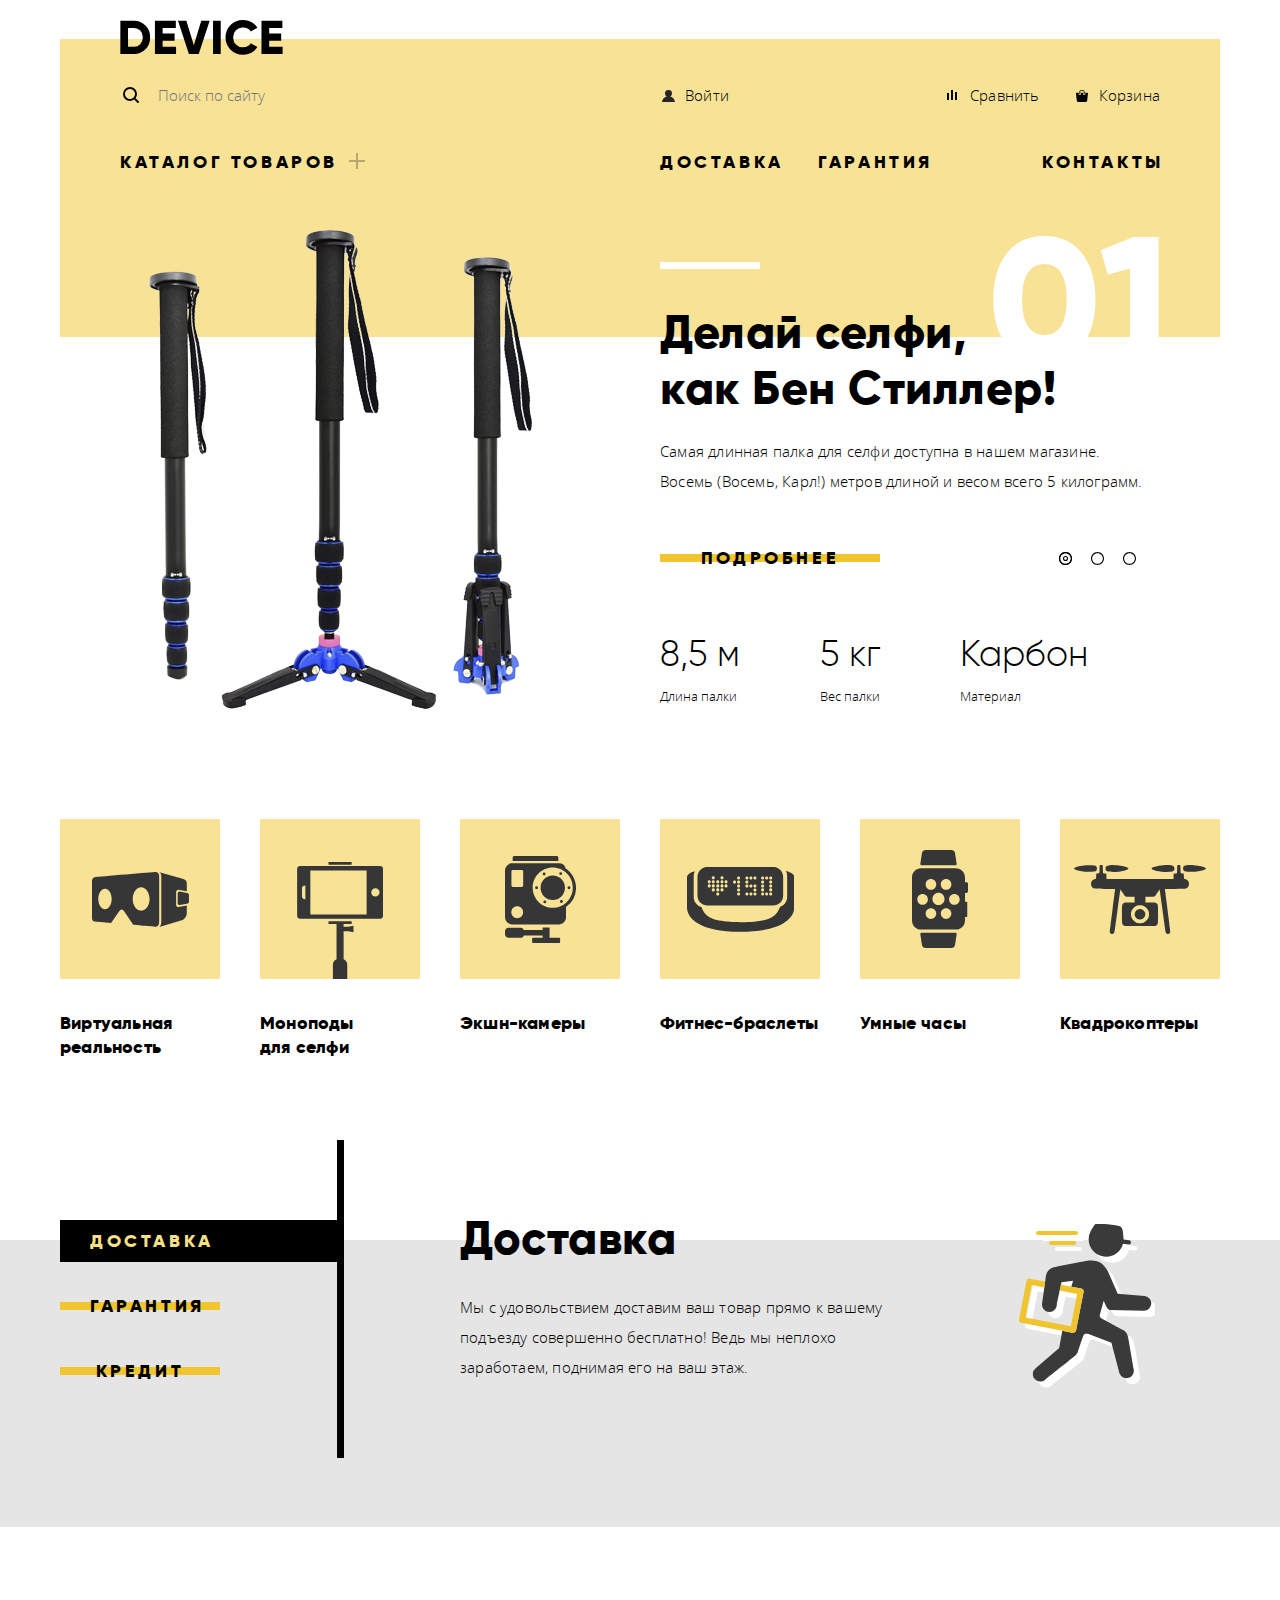
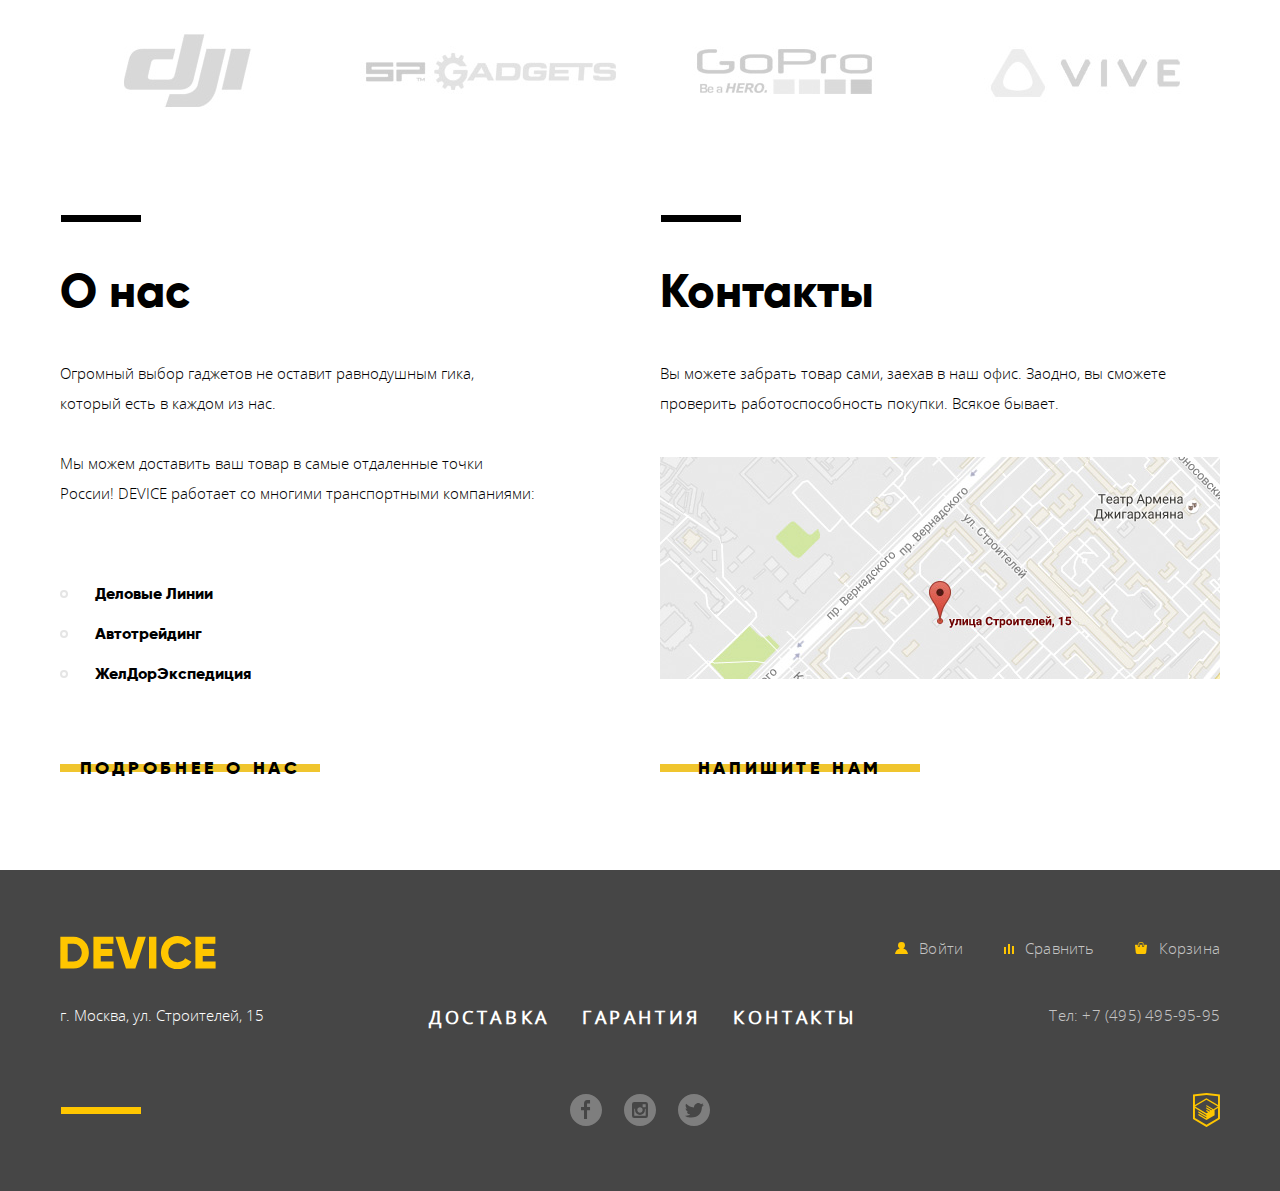
==== commit 40d2520f: "Исправлены замечания" ====
--- a/index.html
+++ b/index.html
@@ -268,8 +268,7 @@
           <h2>Контакты</h2>
           <p>Вы можете забрать товар сами, заехав в наш офис. Заодно, вы сможете проверить работоспособность покупки. Всякое бывает.</p>
           <a class="contacts-button-map" href="https://yandex.ru/maps/-/CCUFNB5T">
-            <!--<img src="img/map.jpg" width="560" height="222" alt="карта">-->
-            <iframe src="https://yandex.ru/map-widget/v1/?um=constructor%3A1a22b80d88be65ba6e00a9a5226d0c2567c8b3e6fb88e60ab7dd8f58fae81dbb&amp;source=constructor" width="560" height="222" frameborder="0"></iframe>
+            <img src="img/map.jpg" width="560" height="222" alt="карта">
           </a>
           <a class="button info-button feedback-button" href="#">Напишите нам</a>
         </section>
@@ -363,7 +362,8 @@
 
     <section class="modal modal-map">
       <h2 class="visually-hidden">Как до нас добраться</h2>
-      <p><img src="img/map-big.jpg" width="960" height="560" alt="Офис компании по адресу ул. Строителей 15, Санкт-Петербург"></p>
+      <!--<p><img src="img/map-big.jpg" width="960" height="560" alt="Офис компании по адресу ул. Строителей 15, Санкт-Петербург"></p>-->
+      <iframe src="https://yandex.ru/map-widget/v1/?um=constructor%3A1a22b80d88be65ba6e00a9a5226d0c2567c8b3e6fb88e60ab7dd8f58fae81dbb&amp;source=constructor" width="960" height="560" frameborder="0"></iframe>
       <button class="modal-close" type="button">
         Закрыть
       </button>
--- a/css/style.css
+++ b/css/style.css
@@ -985,7 +985,7 @@
   bottom: 0;
   left: 0;
   z-index: -2;
-  margin-left: calc(70% - 50vw);
+  margin-left: calc(50% - 50vw);
   margin-right: calc(50% - 50vw);
   background-color: #eeeeee;
 }
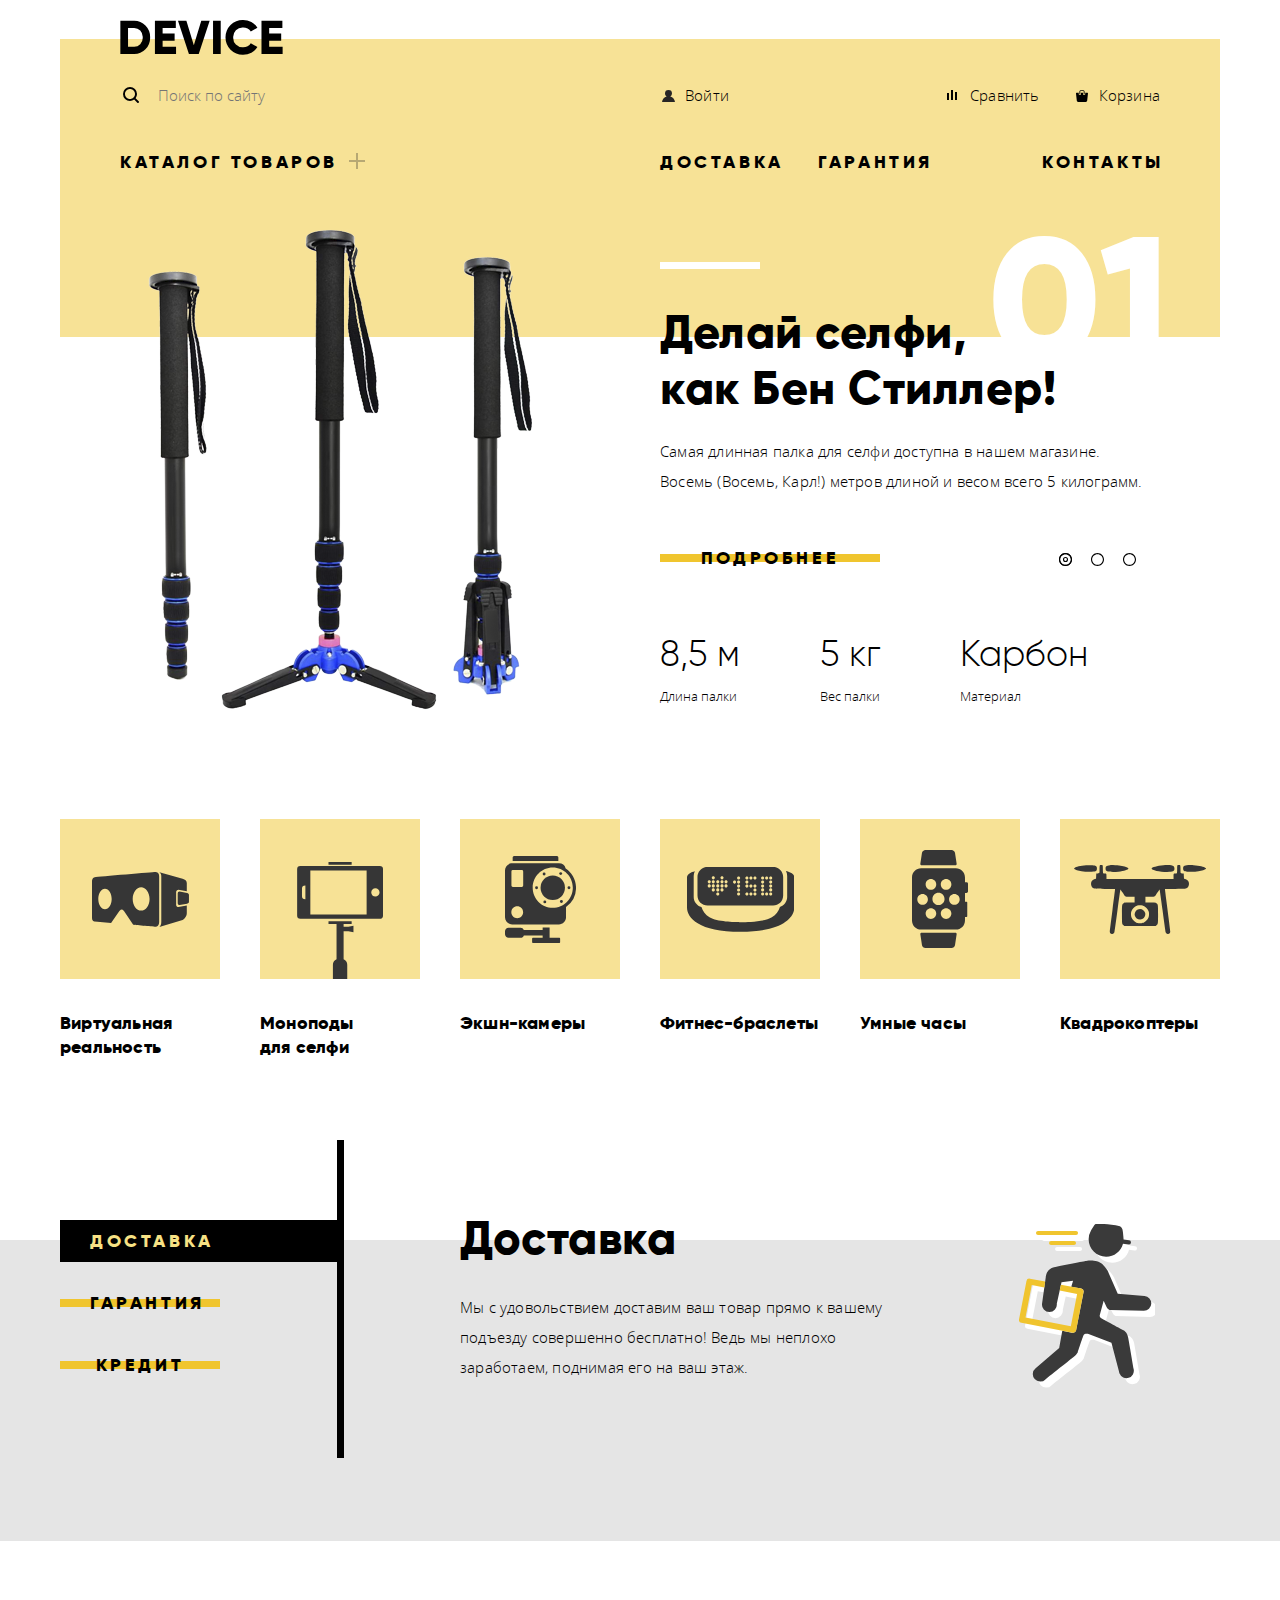
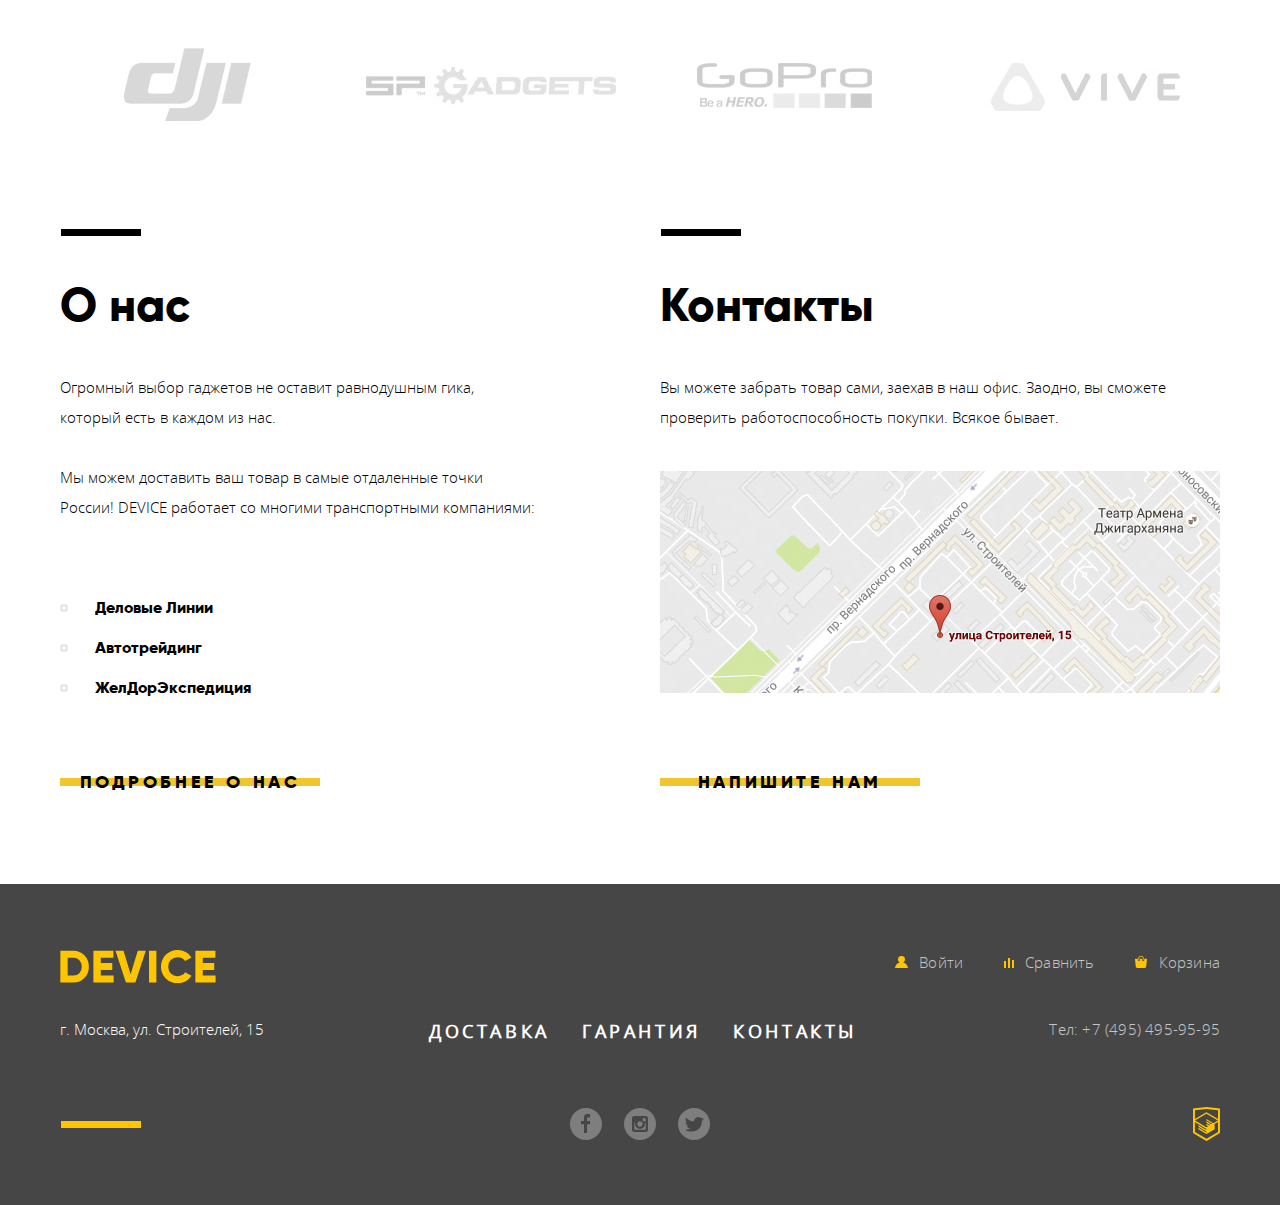
==== commit 70eabde5: "Добавлены префиксы" ====
--- a/index.html
+++ b/index.html
@@ -67,9 +67,9 @@
           <input class="visually-hidden" type="radio" id="product-2" name="toggle">
           <input class="visually-hidden" type="radio" id="product-3" name="toggle">
           <div class="slider-controls">
-            <label for="product-1">Первый</label>
-            <label for="product-2">Второй</label>
-            <label for="product-3">Третий</label>
+            <label for="product-1" tabindex="0">Первый</label>
+            <label for="product-2" tabindex="0">Второй</label>
+            <label for="product-3" tabindex="0">Третий</label>
           </div>
           <!-- 1 -->
           <ul class="slider-list">
@@ -127,8 +127,7 @@
                 <img src="img/slider-3.png" width="526" height="334" alt="Квадрокоптер">
               </div>
               <div class="slider-content slider-content-3">
-                <h2>Порхает как бабочка,<br>
-                    жалит как пчела!</h2>
+                <h2>Порхает как бабочка, жалит как пчела!</h2>
                 <div class="slider-text">
                   <p>Этот обычный, на первый взгляд, квадрокоптер оснащен мощным лазером, замаскированным под стандартную камеру.</p>
                 </div>
@@ -154,7 +153,7 @@
             <li class="popular-item">
               <a href="#">
                 <div class="img">
-                  <svg xmlns="http://www.w3.org/2000/svg" width="97" height="55" viewBox="0 0 97 55"><g fill="#363636"><path d="M84.131 32.639V20.003c0-1.309 1.045-2.37 2.335-2.37l8.326 1.581V11.02c0-2.355-1.708-3.431-4.202-4.265L67.403.175c1.616 1.391 1.889 2.04 1.889 4.396V49.78c0 2.356-.45 4.066-1.967 5.21l23.265-7.065c2.401-.833 4.202-4.216 4.202-6.572V33.44l-8.326 1.567c-1.29.002-2.335-1.06-2.335-2.368z"/><path d="M95.129 20.979l-7.598-1.444c-1.008 0-1.824.829-1.824 1.851v9.868c0 1.023.816 1.852 1.824 1.852l7.598-1.431c1.154-.419 1.824-.829 1.824-1.852V22.83c0-1.022-.766-1.507-1.824-1.851zM67.17 4.483c0-5.08-4.232-4.459-4.232-4.459S5.832 4.738 2.838 5.145.001 9.532.001 9.532L0 45.812c0 3.743 2.599 3.753 2.599 3.753l16.477 1.403L27.212 39.3s1.109-1.828 2.505-1.828c1.397 0 2.432 1.861 2.432 1.861l9.061 13.521s18.895 1.909 22.521 1.909c3.626-.001 3.439-5.024 3.439-5.024V4.483zM12.982 37.192c-3.698 0-6.696-4.601-6.696-10.275s2.998-10.275 6.696-10.275c3.698 0 6.696 4.601 6.696 10.275s-2.998 10.275-6.696 10.275zm36.158 1.426c-4.662 0-8.441-5.239-8.441-11.701 0-6.463 3.78-11.702 8.441-11.702 4.662 0 8.442 5.239 8.442 11.702 0 6.462-3.78 11.701-8.442 11.701z"/></g></svg>
+                  <!--<svg xmlns="http://www.w3.org/2000/svg" width="97" height="55" viewBox="0 0 97 55"><g fill="#363636"><path d="M84.131 32.639V20.003c0-1.309 1.045-2.37 2.335-2.37l8.326 1.581V11.02c0-2.355-1.708-3.431-4.202-4.265L67.403.175c1.616 1.391 1.889 2.04 1.889 4.396V49.78c0 2.356-.45 4.066-1.967 5.21l23.265-7.065c2.401-.833 4.202-4.216 4.202-6.572V33.44l-8.326 1.567c-1.29.002-2.335-1.06-2.335-2.368z"/><path d="M95.129 20.979l-7.598-1.444c-1.008 0-1.824.829-1.824 1.851v9.868c0 1.023.816 1.852 1.824 1.852l7.598-1.431c1.154-.419 1.824-.829 1.824-1.852V22.83c0-1.022-.766-1.507-1.824-1.851zM67.17 4.483c0-5.08-4.232-4.459-4.232-4.459S5.832 4.738 2.838 5.145.001 9.532.001 9.532L0 45.812c0 3.743 2.599 3.753 2.599 3.753l16.477 1.403L27.212 39.3s1.109-1.828 2.505-1.828c1.397 0 2.432 1.861 2.432 1.861l9.061 13.521s18.895 1.909 22.521 1.909c3.626-.001 3.439-5.024 3.439-5.024V4.483zM12.982 37.192c-3.698 0-6.696-4.601-6.696-10.275s2.998-10.275 6.696-10.275c3.698 0 6.696 4.601 6.696 10.275s-2.998 10.275-6.696 10.275zm36.158 1.426c-4.662 0-8.441-5.239-8.441-11.701 0-6.463 3.78-11.702 8.441-11.702 4.662 0 8.442 5.239 8.442 11.702 0 6.462-3.78 11.701-8.442 11.701z"/></g></svg>-->
                 </div>
                 <h3 class="popular-item-title">Виртуальная реальность</h3>
               </a>
@@ -162,7 +161,7 @@
             <li class="popular-item">
               <a href="#">
                 <div class="img">
-                  <svg xmlns="http://www.w3.org/2000/svg" width="86" height="117" viewBox="0 0 86 117"><g fill="#363636"><path d="M82.821 4.011H3.33A3.188 3.188 0 0 0 .142 7.199v46.413a3.187 3.187 0 0 0 3.188 3.189h79.492a3.188 3.188 0 0 0 3.189-3.189V7.199a3.189 3.189 0 0 0-3.19-3.188zM8.392 37.236h-.226a3.19 3.19 0 0 1-3.189-3.189v-7.283a3.188 3.188 0 0 1 3.189-3.188h.226v13.66zm61.231 15.172H13.341V8.402h56.282v44.006zM78.4 34.552c-2.289 0-4.146-1.855-4.146-4.147s1.856-4.147 4.146-4.147a4.146 4.146 0 1 1 0 8.294zM31.497 0h23.157v2.758H31.497zM46.608 64.861v-2.973h8.046V59.13H31.498v2.758h8.045v35.246a6.068 6.068 0 0 0-3.635 5.559V117h14.335v-14.307a6.062 6.062 0 0 0-3.636-5.557v-27.99h4.796l5.051 1.213v-6.711l-5.051 1.213h-4.795z"/></g></svg>
+                  <!--<svg xmlns="http://www.w3.org/2000/svg" width="86" height="117" viewBox="0 0 86 117"><g fill="#363636"><path d="M82.821 4.011H3.33A3.188 3.188 0 0 0 .142 7.199v46.413a3.187 3.187 0 0 0 3.188 3.189h79.492a3.188 3.188 0 0 0 3.189-3.189V7.199a3.189 3.189 0 0 0-3.19-3.188zM8.392 37.236h-.226a3.19 3.19 0 0 1-3.189-3.189v-7.283a3.188 3.188 0 0 1 3.189-3.188h.226v13.66zm61.231 15.172H13.341V8.402h56.282v44.006zM78.4 34.552c-2.289 0-4.146-1.855-4.146-4.147s1.856-4.147 4.146-4.147a4.146 4.146 0 1 1 0 8.294zM31.497 0h23.157v2.758H31.497zM46.608 64.861v-2.973h8.046V59.13H31.498v2.758h8.045v35.246a6.068 6.068 0 0 0-3.635 5.559V117h14.335v-14.307a6.062 6.062 0 0 0-3.636-5.557v-27.99h4.796l5.051 1.213v-6.711l-5.051 1.213h-4.795z"/></g></svg>-->
                 </div>
                 <h3 class="popular-item-title">Моноподы для селфи</h3>
               </a>
@@ -170,7 +169,7 @@
             <li class="popular-item">
               <a href="#">
                 <div class="img">
-                  <svg xmlns="http://www.w3.org/2000/svg" width="71" height="87" viewBox="0 0 71 87"><g fill="#363636"><path d="M53.349 1.49c0-.736-.578-1.49-1.311-1.49H9.053C8.32 0 7.672.754 7.672 1.49v3.522h45.676V1.49zM54.202 81.809h-9.597V71.426h-6.958v2.507H18.774c-.537-1.254-1.757-2.148-3.181-2.148H3.559C1.642 71.784 0 73.387 0 75.311v3.018c0 1.924 1.642 3.48 3.559 3.48h12.035c1.511 0 2.792-.896 3.269-2.326h18.785v2.326H28.13c-.533 0-1.01.437-1.01.972v3.172c0 .535.478 1.048 1.01 1.048h26.072c.533 0 .93-.513.93-1.048V82.78c0-.535-.397-.971-.93-.971zM60.666 12.39a7.037 7.037 0 0 0-6.771-5.05H7.148C3.25 7.34 0 10.449 0 14.361v46.9c0 3.912 3.25 7.121 7.148 7.121h46.747c3.898 0 7.126-3.209 7.126-7.121V50.915a23.228 23.228 0 0 0 10.001-19.164c-.001-8.079-4.132-15.181-10.356-19.361zM12.238 62.151c-3.259 0-5.901-2.65-5.901-5.921 0-3.27 2.642-5.922 5.901-5.922s5.902 2.652 5.902 5.922c0 3.271-2.643 5.921-5.902 5.921zm5.961-32.605a1.42 1.42 0 0 1-1.418 1.422h-8.94a1.42 1.42 0 0 1-1.418-1.422v-14.16a1.42 1.42 0 0 1 1.418-1.423h8.939a1.42 1.42 0 0 1 1.418 1.423v14.16zm29.563 22.312c-11.076 0-20.057-9.01-20.057-20.123s8.98-20.124 20.057-20.124c11.077 0 20.058 9.01 20.058 20.124s-8.981 20.123-20.058 20.123z"/><ellipse cx="47.762" cy="31.735" rx="12.188" ry="12.229"/><circle cx="31.562" cy="31.736" r="1.435"/><circle cx="63.963" cy="31.736" r="1.435"/><circle cx="39.109" cy="17.994" r="1.435"/><ellipse cx="56.415" cy="45.476" rx="1.43" ry="1.436"/><circle cx="55.697" cy="17.565" r="1.435"/><circle cx="39.828" cy="45.906" r="1.435"/></g></svg>
+                  <!--<svg xmlns="http://www.w3.org/2000/svg" width="71" height="87" viewBox="0 0 71 87"><g fill="#363636"><path d="M53.349 1.49c0-.736-.578-1.49-1.311-1.49H9.053C8.32 0 7.672.754 7.672 1.49v3.522h45.676V1.49zM54.202 81.809h-9.597V71.426h-6.958v2.507H18.774c-.537-1.254-1.757-2.148-3.181-2.148H3.559C1.642 71.784 0 73.387 0 75.311v3.018c0 1.924 1.642 3.48 3.559 3.48h12.035c1.511 0 2.792-.896 3.269-2.326h18.785v2.326H28.13c-.533 0-1.01.437-1.01.972v3.172c0 .535.478 1.048 1.01 1.048h26.072c.533 0 .93-.513.93-1.048V82.78c0-.535-.397-.971-.93-.971zM60.666 12.39a7.037 7.037 0 0 0-6.771-5.05H7.148C3.25 7.34 0 10.449 0 14.361v46.9c0 3.912 3.25 7.121 7.148 7.121h46.747c3.898 0 7.126-3.209 7.126-7.121V50.915a23.228 23.228 0 0 0 10.001-19.164c-.001-8.079-4.132-15.181-10.356-19.361zM12.238 62.151c-3.259 0-5.901-2.65-5.901-5.921 0-3.27 2.642-5.922 5.901-5.922s5.902 2.652 5.902 5.922c0 3.271-2.643 5.921-5.902 5.921zm5.961-32.605a1.42 1.42 0 0 1-1.418 1.422h-8.94a1.42 1.42 0 0 1-1.418-1.422v-14.16a1.42 1.42 0 0 1 1.418-1.423h8.939a1.42 1.42 0 0 1 1.418 1.423v14.16zm29.563 22.312c-11.076 0-20.057-9.01-20.057-20.123s8.98-20.124 20.057-20.124c11.077 0 20.058 9.01 20.058 20.124s-8.981 20.123-20.058 20.123z"/><ellipse cx="47.762" cy="31.735" rx="12.188" ry="12.229"/><circle cx="31.562" cy="31.736" r="1.435"/><circle cx="63.963" cy="31.736" r="1.435"/><circle cx="39.109" cy="17.994" r="1.435"/><ellipse cx="56.415" cy="45.476" rx="1.43" ry="1.436"/><circle cx="55.697" cy="17.565" r="1.435"/><circle cx="39.828" cy="45.906" r="1.435"/></g></svg>-->
                 </div>
                 <h3 class="popular-item-title">Экшн-камеры</h3>
               </a>
@@ -178,7 +177,7 @@
             <li class="popular-item">
               <a href="#">
                 <div class="img">
-                  <svg xmlns="http://www.w3.org/2000/svg" width="107" height="65" viewBox="0 0 107 65"><g><path fill="#363636" d="M98.967,4.074c0.752,1.441,1.209,3.08,1.209,4.818v21.102c0,4.616-3.092,8.527-7.246,9.9c-1.325,3.987-3.778,7.854-8.051,10.432c-8.676,5.231-31.124,4.837-31.198,4.837c-0.078,0-22.513,0.395-31.189-4.837c-4.216-2.545-6.708-6.347-8.042-10.279c-4.418-1.209-7.756-5.251-7.756-10.053V8.893c0-1.688,0.427-3.282,1.139-4.693C4.17,5.109,0,6.918,0,10.434c0,6.243,0,25.687,0,29.983C0,50.668,11.839,64.85,53.657,64.85c41.82,0,53.657-14.182,53.657-24.433c0-4.296,0-23.74,0-29.983C107.313,6.75,102.738,4.94,98.967,4.074z"/><path fill="#363636" d="M20.561,38.459h65.523c5.564,0,10.074-4.513,10.074-10.077V9.935c0-5.563-4.51-10.075-10.074-10.075H20.561c-5.564,0-10.075,4.511-10.075,10.075v18.447C10.486,33.946,14.997,38.459,20.561,38.459z M83.695,9.468c0.867,0,1.569,0.703,1.569,1.57c0,0.866-0.702,1.569-1.569,1.569s-1.568-0.703-1.568-1.569C82.127,10.17,82.828,9.468,83.695,9.468z M83.695,13.507c0.867,0,1.569,0.703,1.569,1.568c0,0.867-0.702,1.569-1.569,1.569s-1.568-0.702-1.568-1.569C82.127,14.21,82.828,13.507,83.695,13.507z M83.695,17.546c0.867,0,1.569,0.702,1.569,1.569c0,0.866-0.702,1.569-1.569,1.569s-1.568-0.703-1.568-1.569C82.127,18.248,82.828,17.546,83.695,17.546z M83.695,21.373c0.867,0,1.569,0.704,1.569,1.569c0,0.867-0.702,1.568-1.569,1.568s-1.568-0.701-1.568-1.568C82.127,22.076,82.828,21.373,83.695,21.373z M83.695,25.412c0.867,0,1.569,0.702,1.569,1.569c0,0.865-0.702,1.568-1.569,1.568s-1.568-0.704-1.568-1.568C82.127,26.114,82.828,25.412,83.695,25.412z M79.656,9.468c0.867,0,1.568,0.703,1.568,1.57c0,0.866-0.701,1.569-1.568,1.569c-0.865,0-1.568-0.703-1.568-1.569C78.088,10.17,78.791,9.468,79.656,9.468z M79.656,25.412c0.867,0,1.568,0.702,1.568,1.569c0,0.865-0.701,1.568-1.568,1.568c-0.865,0-1.568-0.704-1.568-1.568C78.088,26.114,78.791,25.412,79.656,25.412z M75.619,9.468c0.865,0,1.568,0.703,1.568,1.57c0,0.866-0.703,1.569-1.568,1.569c-0.867,0-1.569-0.703-1.569-1.569C74.05,10.17,74.752,9.468,75.619,9.468z M75.619,13.507c0.865,0,1.568,0.703,1.568,1.568c0,0.867-0.703,1.569-1.568,1.569c-0.867,0-1.569-0.702-1.569-1.569C74.05,14.21,74.752,13.507,75.619,13.507z M75.619,17.546c0.865,0,1.568,0.702,1.568,1.569c0,0.866-0.703,1.569-1.568,1.569c-0.867,0-1.569-0.703-1.569-1.569C74.05,18.248,74.752,17.546,75.619,17.546z M75.619,21.373c0.865,0,1.568,0.704,1.568,1.569c0,0.867-0.703,1.568-1.568,1.568c-0.867,0-1.569-0.701-1.569-1.568C74.05,22.076,74.752,21.373,75.619,21.373z M75.619,25.412c0.865,0,1.568,0.702,1.568,1.569c0,0.865-0.703,1.568-1.568,1.568c-0.867,0-1.569-0.704-1.569-1.568C74.05,26.114,74.752,25.412,75.619,25.412z M67.965,9.468c0.867,0,1.568,0.703,1.568,1.57c0,0.866-0.701,1.569-1.568,1.569s-1.568-0.703-1.568-1.569C66.396,10.17,67.1,9.468,67.965,9.468z M67.965,17.546c0.867,0,1.568,0.702,1.568,1.569c0,0.866-0.701,1.569-1.568,1.569s-1.568-0.703-1.568-1.569C66.396,18.248,67.1,17.546,67.965,17.546z M67.965,21.427c0.867,0,1.568,0.701,1.568,1.568c0,0.865-0.701,1.569-1.568,1.569s-1.568-0.704-1.568-1.569C66.396,22.128,67.1,21.427,67.965,21.427z M67.965,25.412c0.867,0,1.568,0.702,1.568,1.569c0,0.865-0.701,1.568-1.568,1.568s-1.568-0.704-1.568-1.568C66.396,26.114,67.1,25.412,67.965,25.412z M63.926,9.468c0.867,0,1.57,0.703,1.57,1.57c0,0.866-0.703,1.569-1.57,1.569c-0.865,0-1.569-0.703-1.569-1.569C62.356,10.17,63.061,9.468,63.926,9.468z M63.926,17.546c0.867,0,1.57,0.702,1.57,1.569c0,0.866-0.703,1.569-1.57,1.569c-0.865,0-1.569-0.703-1.569-1.569C62.356,18.248,63.061,17.546,63.926,17.546z M63.926,25.412c0.867,0,1.57,0.702,1.57,1.569c0,0.865-0.703,1.568-1.57,1.568c-0.865,0-1.569-0.704-1.569-1.568C62.356,26.114,63.061,25.412,63.926,25.412z M59.888,9.468c0.865,0,1.569,0.703,1.569,1.57c0,0.866-0.704,1.569-1.569,1.569c-0.867,0-1.568-0.703-1.568-1.569C58.319,10.17,59.021,9.468,59.888,9.468z M59.888,13.507c0.865,0,1.569,0.703,1.569,1.568c0,0.867-0.704,1.569-1.569,1.569c-0.867,0-1.568-0.702-1.568-1.569C58.319,14.21,59.021,13.507,59.888,13.507z M59.888,17.546c0.865,0,1.569,0.702,1.569,1.569c0,0.866-0.704,1.569-1.569,1.569c-0.867,0-1.568-0.703-1.568-1.569C58.319,18.248,59.021,17.546,59.888,17.546z M59.888,25.412c0.865,0,1.569,0.702,1.569,1.569c0,0.865-0.704,1.568-1.569,1.568c-0.867,0-1.568-0.704-1.568-1.568C58.319,26.114,59.021,25.412,59.888,25.412z M51.598,9.468c0.867,0,1.569,0.703,1.569,1.57c0,0.866-0.702,1.569-1.569,1.569c-0.867,0-1.568-0.703-1.568-1.569C50.029,10.17,50.731,9.468,51.598,9.468z M51.598,13.507c0.867,0,1.569,0.703,1.569,1.568c0,0.867-0.702,1.569-1.569,1.569c-0.867,0-1.568-0.702-1.568-1.569C50.029,14.21,50.731,13.507,51.598,13.507z M51.598,17.546c0.867,0,1.569,0.702,1.569,1.569c0,0.866-0.702,1.569-1.569,1.569c-0.867,0-1.568-0.703-1.568-1.569C50.029,18.248,50.731,17.546,51.598,17.546z M51.598,21.427c0.867,0,1.569,0.701,1.569,1.568c0,0.865-0.702,1.569-1.569,1.569c-0.867,0-1.568-0.704-1.568-1.569C50.029,22.128,50.731,21.427,51.598,21.427z M51.598,25.412c0.867,0,1.569,0.702,1.569,1.569c0,0.865-0.702,1.568-1.569,1.568c-0.867,0-1.568-0.704-1.568-1.568C50.029,26.114,50.731,25.412,51.598,25.412z M47.559,13.507c0.867,0,1.568,0.703,1.568,1.568c0,0.867-0.701,1.569-1.568,1.569s-1.569-0.702-1.569-1.569C45.99,14.21,46.691,13.507,47.559,13.507z M39.057,13.295c0.865,0,1.569,0.703,1.569,1.568c0,0.867-0.704,1.569-1.569,1.569c-0.867,0-1.571-0.703-1.571-1.569C37.486,13.998,38.189,13.295,39.057,13.295z M39.057,17.333c0.865,0,1.569,0.703,1.569,1.57c0,0.866-0.704,1.57-1.569,1.57c-0.867,0-1.571-0.704-1.571-1.57C37.486,18.036,38.189,17.333,39.057,17.333z M35.018,9.255c0.865,0,1.568,0.703,1.568,1.57c0,0.866-0.704,1.568-1.568,1.568c-0.867,0-1.569-0.703-1.569-1.568C33.449,9.958,34.15,9.255,35.018,9.255z M35.018,13.295c0.865,0,1.568,0.703,1.568,1.568c0,0.867-0.704,1.569-1.568,1.569c-0.867,0-1.569-0.703-1.569-1.569C33.449,13.998,34.15,13.295,35.018,13.295z M35.018,17.333c0.865,0,1.568,0.703,1.568,1.57c0,0.866-0.704,1.57-1.568,1.57c-0.867,0-1.569-0.704-1.569-1.57C33.449,18.036,34.15,17.333,35.018,17.333z M35.018,21.373c0.865,0,1.568,0.704,1.568,1.569c0,0.867-0.704,1.568-1.568,1.568c-0.867,0-1.569-0.701-1.569-1.568C33.449,22.076,34.15,21.373,35.018,21.373z M30.764,13.295c0.867,0,1.569,0.703,1.569,1.568c0,0.867-0.702,1.569-1.569,1.569c-0.867,0-1.568-0.703-1.568-1.569C29.196,13.998,29.897,13.295,30.764,13.295z M30.764,17.333c0.867,0,1.569,0.703,1.569,1.57c0,0.866-0.702,1.57-1.569,1.57c-0.867,0-1.568-0.704-1.568-1.57C29.196,18.036,29.897,17.333,30.764,17.333z M30.764,21.373c0.867,0,1.569,0.704,1.569,1.569c0,0.867-0.702,1.568-1.569,1.568c-0.867,0-1.568-0.701-1.568-1.568C29.196,22.076,29.897,21.373,30.764,21.373z M30.764,25.412c0.867,0,1.569,0.702,1.569,1.569c0,0.865-0.702,1.568-1.569,1.568c-0.867,0-1.568-0.704-1.568-1.568C29.196,26.114,29.897,25.412,30.764,25.412z M26.3,9.255c0.867,0,1.571,0.703,1.571,1.57c0,0.866-0.704,1.568-1.571,1.568c-0.865,0-1.569-0.703-1.569-1.568C24.731,9.958,25.435,9.255,26.3,9.255z M26.3,13.295c0.867,0,1.571,0.703,1.571,1.568c0,0.867-0.704,1.569-1.571,1.569c-0.865,0-1.569-0.703-1.569-1.569C24.731,13.998,25.435,13.295,26.3,13.295z M26.3,17.333c0.867,0,1.571,0.703,1.571,1.57c0,0.866-0.704,1.57-1.571,1.57c-0.865,0-1.569-0.704-1.569-1.57C24.731,18.036,25.435,17.333,26.3,17.333z M26.3,21.373c0.867,0,1.571,0.704,1.571,1.569c0,0.867-0.704,1.568-1.571,1.568c-0.865,0-1.569-0.701-1.569-1.568C24.731,22.076,25.435,21.373,26.3,21.373z M22.263,13.295c0.865,0,1.569,0.703,1.569,1.568c0,0.867-0.704,1.569-1.569,1.569c-0.867,0-1.569-0.703-1.569-1.569C20.694,13.998,21.396,13.295,22.263,13.295z M22.263,17.333c0.865,0,1.569,0.703,1.569,1.57c0,0.866-0.704,1.57-1.569,1.57c-0.867,0-1.569-0.704-1.569-1.57C20.694,18.036,21.396,17.333,22.263,17.333z"/></g></svg>
+                  <!--<svg xmlns="http://www.w3.org/2000/svg" width="107" height="65" viewBox="0 0 107 65"><g><path fill="#363636" d="M98.967,4.074c0.752,1.441,1.209,3.08,1.209,4.818v21.102c0,4.616-3.092,8.527-7.246,9.9c-1.325,3.987-3.778,7.854-8.051,10.432c-8.676,5.231-31.124,4.837-31.198,4.837c-0.078,0-22.513,0.395-31.189-4.837c-4.216-2.545-6.708-6.347-8.042-10.279c-4.418-1.209-7.756-5.251-7.756-10.053V8.893c0-1.688,0.427-3.282,1.139-4.693C4.17,5.109,0,6.918,0,10.434c0,6.243,0,25.687,0,29.983C0,50.668,11.839,64.85,53.657,64.85c41.82,0,53.657-14.182,53.657-24.433c0-4.296,0-23.74,0-29.983C107.313,6.75,102.738,4.94,98.967,4.074z"/><path fill="#363636" d="M20.561,38.459h65.523c5.564,0,10.074-4.513,10.074-10.077V9.935c0-5.563-4.51-10.075-10.074-10.075H20.561c-5.564,0-10.075,4.511-10.075,10.075v18.447C10.486,33.946,14.997,38.459,20.561,38.459z M83.695,9.468c0.867,0,1.569,0.703,1.569,1.57c0,0.866-0.702,1.569-1.569,1.569s-1.568-0.703-1.568-1.569C82.127,10.17,82.828,9.468,83.695,9.468z M83.695,13.507c0.867,0,1.569,0.703,1.569,1.568c0,0.867-0.702,1.569-1.569,1.569s-1.568-0.702-1.568-1.569C82.127,14.21,82.828,13.507,83.695,13.507z M83.695,17.546c0.867,0,1.569,0.702,1.569,1.569c0,0.866-0.702,1.569-1.569,1.569s-1.568-0.703-1.568-1.569C82.127,18.248,82.828,17.546,83.695,17.546z M83.695,21.373c0.867,0,1.569,0.704,1.569,1.569c0,0.867-0.702,1.568-1.569,1.568s-1.568-0.701-1.568-1.568C82.127,22.076,82.828,21.373,83.695,21.373z M83.695,25.412c0.867,0,1.569,0.702,1.569,1.569c0,0.865-0.702,1.568-1.569,1.568s-1.568-0.704-1.568-1.568C82.127,26.114,82.828,25.412,83.695,25.412z M79.656,9.468c0.867,0,1.568,0.703,1.568,1.57c0,0.866-0.701,1.569-1.568,1.569c-0.865,0-1.568-0.703-1.568-1.569C78.088,10.17,78.791,9.468,79.656,9.468z M79.656,25.412c0.867,0,1.568,0.702,1.568,1.569c0,0.865-0.701,1.568-1.568,1.568c-0.865,0-1.568-0.704-1.568-1.568C78.088,26.114,78.791,25.412,79.656,25.412z M75.619,9.468c0.865,0,1.568,0.703,1.568,1.57c0,0.866-0.703,1.569-1.568,1.569c-0.867,0-1.569-0.703-1.569-1.569C74.05,10.17,74.752,9.468,75.619,9.468z M75.619,13.507c0.865,0,1.568,0.703,1.568,1.568c0,0.867-0.703,1.569-1.568,1.569c-0.867,0-1.569-0.702-1.569-1.569C74.05,14.21,74.752,13.507,75.619,13.507z M75.619,17.546c0.865,0,1.568,0.702,1.568,1.569c0,0.866-0.703,1.569-1.568,1.569c-0.867,0-1.569-0.703-1.569-1.569C74.05,18.248,74.752,17.546,75.619,17.546z M75.619,21.373c0.865,0,1.568,0.704,1.568,1.569c0,0.867-0.703,1.568-1.568,1.568c-0.867,0-1.569-0.701-1.569-1.568C74.05,22.076,74.752,21.373,75.619,21.373z M75.619,25.412c0.865,0,1.568,0.702,1.568,1.569c0,0.865-0.703,1.568-1.568,1.568c-0.867,0-1.569-0.704-1.569-1.568C74.05,26.114,74.752,25.412,75.619,25.412z M67.965,9.468c0.867,0,1.568,0.703,1.568,1.57c0,0.866-0.701,1.569-1.568,1.569s-1.568-0.703-1.568-1.569C66.396,10.17,67.1,9.468,67.965,9.468z M67.965,17.546c0.867,0,1.568,0.702,1.568,1.569c0,0.866-0.701,1.569-1.568,1.569s-1.568-0.703-1.568-1.569C66.396,18.248,67.1,17.546,67.965,17.546z M67.965,21.427c0.867,0,1.568,0.701,1.568,1.568c0,0.865-0.701,1.569-1.568,1.569s-1.568-0.704-1.568-1.569C66.396,22.128,67.1,21.427,67.965,21.427z M67.965,25.412c0.867,0,1.568,0.702,1.568,1.569c0,0.865-0.701,1.568-1.568,1.568s-1.568-0.704-1.568-1.568C66.396,26.114,67.1,25.412,67.965,25.412z M63.926,9.468c0.867,0,1.57,0.703,1.57,1.57c0,0.866-0.703,1.569-1.57,1.569c-0.865,0-1.569-0.703-1.569-1.569C62.356,10.17,63.061,9.468,63.926,9.468z M63.926,17.546c0.867,0,1.57,0.702,1.57,1.569c0,0.866-0.703,1.569-1.57,1.569c-0.865,0-1.569-0.703-1.569-1.569C62.356,18.248,63.061,17.546,63.926,17.546z M63.926,25.412c0.867,0,1.57,0.702,1.57,1.569c0,0.865-0.703,1.568-1.57,1.568c-0.865,0-1.569-0.704-1.569-1.568C62.356,26.114,63.061,25.412,63.926,25.412z M59.888,9.468c0.865,0,1.569,0.703,1.569,1.57c0,0.866-0.704,1.569-1.569,1.569c-0.867,0-1.568-0.703-1.568-1.569C58.319,10.17,59.021,9.468,59.888,9.468z M59.888,13.507c0.865,0,1.569,0.703,1.569,1.568c0,0.867-0.704,1.569-1.569,1.569c-0.867,0-1.568-0.702-1.568-1.569C58.319,14.21,59.021,13.507,59.888,13.507z M59.888,17.546c0.865,0,1.569,0.702,1.569,1.569c0,0.866-0.704,1.569-1.569,1.569c-0.867,0-1.568-0.703-1.568-1.569C58.319,18.248,59.021,17.546,59.888,17.546z M59.888,25.412c0.865,0,1.569,0.702,1.569,1.569c0,0.865-0.704,1.568-1.569,1.568c-0.867,0-1.568-0.704-1.568-1.568C58.319,26.114,59.021,25.412,59.888,25.412z M51.598,9.468c0.867,0,1.569,0.703,1.569,1.57c0,0.866-0.702,1.569-1.569,1.569c-0.867,0-1.568-0.703-1.568-1.569C50.029,10.17,50.731,9.468,51.598,9.468z M51.598,13.507c0.867,0,1.569,0.703,1.569,1.568c0,0.867-0.702,1.569-1.569,1.569c-0.867,0-1.568-0.702-1.568-1.569C50.029,14.21,50.731,13.507,51.598,13.507z M51.598,17.546c0.867,0,1.569,0.702,1.569,1.569c0,0.866-0.702,1.569-1.569,1.569c-0.867,0-1.568-0.703-1.568-1.569C50.029,18.248,50.731,17.546,51.598,17.546z M51.598,21.427c0.867,0,1.569,0.701,1.569,1.568c0,0.865-0.702,1.569-1.569,1.569c-0.867,0-1.568-0.704-1.568-1.569C50.029,22.128,50.731,21.427,51.598,21.427z M51.598,25.412c0.867,0,1.569,0.702,1.569,1.569c0,0.865-0.702,1.568-1.569,1.568c-0.867,0-1.568-0.704-1.568-1.568C50.029,26.114,50.731,25.412,51.598,25.412z M47.559,13.507c0.867,0,1.568,0.703,1.568,1.568c0,0.867-0.701,1.569-1.568,1.569s-1.569-0.702-1.569-1.569C45.99,14.21,46.691,13.507,47.559,13.507z M39.057,13.295c0.865,0,1.569,0.703,1.569,1.568c0,0.867-0.704,1.569-1.569,1.569c-0.867,0-1.571-0.703-1.571-1.569C37.486,13.998,38.189,13.295,39.057,13.295z M39.057,17.333c0.865,0,1.569,0.703,1.569,1.57c0,0.866-0.704,1.57-1.569,1.57c-0.867,0-1.571-0.704-1.571-1.57C37.486,18.036,38.189,17.333,39.057,17.333z M35.018,9.255c0.865,0,1.568,0.703,1.568,1.57c0,0.866-0.704,1.568-1.568,1.568c-0.867,0-1.569-0.703-1.569-1.568C33.449,9.958,34.15,9.255,35.018,9.255z M35.018,13.295c0.865,0,1.568,0.703,1.568,1.568c0,0.867-0.704,1.569-1.568,1.569c-0.867,0-1.569-0.703-1.569-1.569C33.449,13.998,34.15,13.295,35.018,13.295z M35.018,17.333c0.865,0,1.568,0.703,1.568,1.57c0,0.866-0.704,1.57-1.568,1.57c-0.867,0-1.569-0.704-1.569-1.57C33.449,18.036,34.15,17.333,35.018,17.333z M35.018,21.373c0.865,0,1.568,0.704,1.568,1.569c0,0.867-0.704,1.568-1.568,1.568c-0.867,0-1.569-0.701-1.569-1.568C33.449,22.076,34.15,21.373,35.018,21.373z M30.764,13.295c0.867,0,1.569,0.703,1.569,1.568c0,0.867-0.702,1.569-1.569,1.569c-0.867,0-1.568-0.703-1.568-1.569C29.196,13.998,29.897,13.295,30.764,13.295z M30.764,17.333c0.867,0,1.569,0.703,1.569,1.57c0,0.866-0.702,1.57-1.569,1.57c-0.867,0-1.568-0.704-1.568-1.57C29.196,18.036,29.897,17.333,30.764,17.333z M30.764,21.373c0.867,0,1.569,0.704,1.569,1.569c0,0.867-0.702,1.568-1.569,1.568c-0.867,0-1.568-0.701-1.568-1.568C29.196,22.076,29.897,21.373,30.764,21.373z M30.764,25.412c0.867,0,1.569,0.702,1.569,1.569c0,0.865-0.702,1.568-1.569,1.568c-0.867,0-1.568-0.704-1.568-1.568C29.196,26.114,29.897,25.412,30.764,25.412z M26.3,9.255c0.867,0,1.571,0.703,1.571,1.57c0,0.866-0.704,1.568-1.571,1.568c-0.865,0-1.569-0.703-1.569-1.568C24.731,9.958,25.435,9.255,26.3,9.255z M26.3,13.295c0.867,0,1.571,0.703,1.571,1.568c0,0.867-0.704,1.569-1.571,1.569c-0.865,0-1.569-0.703-1.569-1.569C24.731,13.998,25.435,13.295,26.3,13.295z M26.3,17.333c0.867,0,1.571,0.703,1.571,1.57c0,0.866-0.704,1.57-1.571,1.57c-0.865,0-1.569-0.704-1.569-1.57C24.731,18.036,25.435,17.333,26.3,17.333z M26.3,21.373c0.867,0,1.571,0.704,1.571,1.569c0,0.867-0.704,1.568-1.571,1.568c-0.865,0-1.569-0.701-1.569-1.568C24.731,22.076,25.435,21.373,26.3,21.373z M22.263,13.295c0.865,0,1.569,0.703,1.569,1.568c0,0.867-0.704,1.569-1.569,1.569c-0.867,0-1.569-0.703-1.569-1.569C20.694,13.998,21.396,13.295,22.263,13.295z M22.263,17.333c0.865,0,1.569,0.703,1.569,1.57c0,0.866-0.704,1.57-1.569,1.57c-0.867,0-1.569-0.704-1.569-1.57C20.694,18.036,21.396,17.333,22.263,17.333z"/></g></svg>-->
                 </div>
                 <h3 class="popular-item-title">Фитнес-браслеты</h3>
               </a>
@@ -186,7 +185,7 @@
             <li class="popular-item">
               <a href="#">
                 <div class="img">
-                  <svg xmlns="http://www.w3.org/2000/svg" width="56" height="98" viewBox="0 0 56 98"><g fill="#363636"><path d="M54.494 32.197h-1.515v-4.64c0-5.052-4.087-9.186-9.082-9.186H9.082C4.086 18.372 0 22.505 0 27.557v42.868c0 5.052 4.087 9.185 9.083 9.185h34.815c4.995 0 9.082-4.133 9.082-9.185V67.01h1.515a.764.764 0 0 0 .757-.764V52.467a.765.765 0 0 0-.757-.766H52.98v-8.788h1.515c.832 0 1.514-.688 1.514-1.531v-7.654a1.529 1.529 0 0 0-1.515-1.531zm-20.412-3.109c2.926 0 5.299 2.398 5.299 5.358s-2.373 5.358-5.299 5.358-5.298-2.398-5.298-5.358 2.372-5.358 5.298-5.358zm-15.137 0c2.925 0 5.298 2.398 5.298 5.358s-2.373 5.358-5.298 5.358c-2.926 0-5.298-2.398-5.298-5.358s2.372-5.358 5.298-5.358zM5.297 49.397c0-2.959 2.371-5.358 5.298-5.358 2.926 0 5.298 2.399 5.298 5.358 0 2.959-2.373 5.358-5.298 5.358-2.927.001-5.298-2.399-5.298-5.358zm13.648 19.497c-2.926 0-5.298-2.398-5.298-5.358s2.372-5.358 5.298-5.358c2.925 0 5.298 2.398 5.298 5.358s-2.373 5.358-5.298 5.358zm1.49-19.903c0-3.382 2.711-6.124 6.055-6.124s6.055 2.742 6.055 6.124-2.711 6.124-6.055 6.124c-3.344-.001-6.055-2.742-6.055-6.124zm13.647 19.903c-2.926 0-5.298-2.398-5.298-5.358s2.372-5.358 5.298-5.358 5.299 2.398 5.299 5.358-2.373 5.358-5.299 5.358zm8.302-14.138c-2.927 0-5.298-2.399-5.298-5.358 0-2.959 2.371-5.358 5.298-5.358 2.926 0 5.298 2.399 5.298 5.358 0 2.958-2.372 5.358-5.298 5.358zM9.646 15.31h33.687c.843 0 1.432-.681 1.306-1.514L43.023 3.028l-.002-.002C42.771 1.362 41.189 0 39.506 0H13.474c-1.686 0-3.268 1.362-3.517 3.028L8.342 13.795c-.125.833.461 1.515 1.304 1.515zM43.333 82.671H9.646c-.843 0-1.429.683-1.304 1.516l1.615 10.767c.25 1.666 1.832 3.028 3.516 3.028h26.032c1.684 0 3.266-1.362 3.517-3.026v-.002l1.615-10.767c.128-.833-.461-1.516-1.304-1.516z"/></g></svg>
+                  <!--<svg xmlns="http://www.w3.org/2000/svg" width="56" height="98" viewBox="0 0 56 98"><g fill="#363636"><path d="M54.494 32.197h-1.515v-4.64c0-5.052-4.087-9.186-9.082-9.186H9.082C4.086 18.372 0 22.505 0 27.557v42.868c0 5.052 4.087 9.185 9.083 9.185h34.815c4.995 0 9.082-4.133 9.082-9.185V67.01h1.515a.764.764 0 0 0 .757-.764V52.467a.765.765 0 0 0-.757-.766H52.98v-8.788h1.515c.832 0 1.514-.688 1.514-1.531v-7.654a1.529 1.529 0 0 0-1.515-1.531zm-20.412-3.109c2.926 0 5.299 2.398 5.299 5.358s-2.373 5.358-5.299 5.358-5.298-2.398-5.298-5.358 2.372-5.358 5.298-5.358zm-15.137 0c2.925 0 5.298 2.398 5.298 5.358s-2.373 5.358-5.298 5.358c-2.926 0-5.298-2.398-5.298-5.358s2.372-5.358 5.298-5.358zM5.297 49.397c0-2.959 2.371-5.358 5.298-5.358 2.926 0 5.298 2.399 5.298 5.358 0 2.959-2.373 5.358-5.298 5.358-2.927.001-5.298-2.399-5.298-5.358zm13.648 19.497c-2.926 0-5.298-2.398-5.298-5.358s2.372-5.358 5.298-5.358c2.925 0 5.298 2.398 5.298 5.358s-2.373 5.358-5.298 5.358zm1.49-19.903c0-3.382 2.711-6.124 6.055-6.124s6.055 2.742 6.055 6.124-2.711 6.124-6.055 6.124c-3.344-.001-6.055-2.742-6.055-6.124zm13.647 19.903c-2.926 0-5.298-2.398-5.298-5.358s2.372-5.358 5.298-5.358 5.299 2.398 5.299 5.358-2.373 5.358-5.299 5.358zm8.302-14.138c-2.927 0-5.298-2.399-5.298-5.358 0-2.959 2.371-5.358 5.298-5.358 2.926 0 5.298 2.399 5.298 5.358 0 2.958-2.372 5.358-5.298 5.358zM9.646 15.31h33.687c.843 0 1.432-.681 1.306-1.514L43.023 3.028l-.002-.002C42.771 1.362 41.189 0 39.506 0H13.474c-1.686 0-3.268 1.362-3.517 3.028L8.342 13.795c-.125.833.461 1.515 1.304 1.515zM43.333 82.671H9.646c-.843 0-1.429.683-1.304 1.516l1.615 10.767c.25 1.666 1.832 3.028 3.516 3.028h26.032c1.684 0 3.266-1.362 3.517-3.026v-.002l1.615-10.767c.128-.833-.461-1.516-1.304-1.516z"/></g></svg>-->
                 </div>
                 <h3 class="popular-item-title">Умные часы</h3>
               </a>
@@ -194,7 +193,7 @@
             <li class="popular-item">
               <a href="#">
                 <div class="img">
-                  <svg xmlns="http://www.w3.org/2000/svg" width="132" height="69" viewBox="0 0 132 69"><g fill="#363636"><path d="M12.052.258C6.507.745 1.838 1.85.575 2.93c-.722.616-.722.616-.232 1.156.644.72 3.713 1.645 7.247 2.237 3.998.668 12.51.693 13.724.051 1.211-.668 1.624-1.414 1.624-2.981 0-1.619-.62-2.416-2.218-2.853C19.274.154 14.94 0 12.052.258zM25.774.488c-.129.283-.258 2.108-.258 4.112 0 4.061.155 3.778-2.192 3.933l-1.03.077-.13 2.545-.129 2.544-1.186.283c-2.58.668-4 2.595-3.792 5.294.128 1.927 1.03 3.341 2.579 4.087 1.109.513 1.47.538 11.246.538 5.545 0 10.137.079 10.188.18.051.13-1.11 9.408-2.58 20.64-1.444 11.23-2.682 20.997-2.708 21.666-.051 1.617.826 2.62 2.348 2.62 1.237 0 2.012-.64 2.321-1.9.13-.514 1.496-10.334 3.018-21.822 1.522-11.463 2.863-20.869 2.94-20.869.104 0 1.084 1.413 2.193 3.136 2.94 4.626 2.399 4.317 7.635 4.317h4.359v5.63l-5.133.077c-4.72.077-5.21.127-5.881.615-1.573 1.157-1.625 1.415-1.625 10.977 0 9.534.026 9.792 1.522 11.05l.851.695H81.695l.851-.696c1.496-1.257 1.52-1.515 1.52-11.05 0-9.56-.05-9.819-1.622-10.976-.671-.488-1.161-.538-5.882-.615l-5.132-.077v-5.63h4.36c5.234 0 4.693.309 7.633-4.317 1.11-1.723 2.09-3.136 2.194-3.136.076 0 1.418 9.406 2.94 20.869 1.522 11.488 2.889 21.308 3.018 21.821.31 1.26 1.082 1.902 2.321 1.902 1.521 0 2.4-1.004 2.347-2.621-.026-.67-1.264-10.436-2.71-21.666-1.468-11.232-2.63-20.51-2.577-20.64.05-.101 4.641-.18 10.19-.18 9.774 0 10.135-.025 11.243-.538 1.548-.746 2.45-2.16 2.58-4.087.206-2.699-1.212-4.626-3.792-5.294l-1.187-.283-.127-2.544-.13-2.545-1.031-.077c-2.347-.155-2.194.128-2.194-3.933 0-2.004-.128-3.829-.257-4.112-.206-.36-.543-.488-1.367-.488-.619 0-1.238.128-1.42.309-.206.205-.31 1.465-.31 3.932 0 2.467-.102 3.727-.309 3.932-.18.18-.901.308-1.65.308-1.625 0-1.65.052-1.65 3.11v2.287H32.48v-2.287c0-3.058-.024-3.11-1.65-3.11-.748 0-1.47-.129-1.65-.308-.207-.205-.31-1.465-.31-3.932 0-2.467-.103-3.727-.31-3.932-.18-.18-.8-.309-1.418-.309-.825 0-1.16.128-1.368.488zm42.843 40.12c2.889.899 5.392 3.393 6.166 6.168.439 1.543.31 4.216-.284 5.784-.696 1.875-2.685 4.01-4.565 4.935-1.29.642-1.754.719-3.921.719s-2.631-.077-3.92-.719c-1.885-.926-3.87-3.06-4.567-4.935-.592-1.568-.722-4.24-.283-5.784.748-2.723 3.25-5.27 6.061-6.168 2.012-.642 3.3-.642 5.313 0z"/><path d="M63.794 44.438c-2.037.925-3.507 3.649-3.069 5.73.774 3.677 4.823 5.553 7.996 3.702 1.985-1.158 2.99-3.547 2.45-5.783-.568-2.39-2.734-4.138-5.158-4.138-.646 0-1.626.232-2.22.489zM36.092.154c-3.92.668-4.513 1.131-4.513 3.444 0 1.825.463 2.416 2.268 2.956 1.55.462 7.172.514 10.5.128 6.86-.822 11.321-2.544 9.698-3.752-1.265-.9-4.902-1.876-9.054-2.39-2.475-.308-7.996-.54-8.9-.386zM89.484.258C83.165.848 77.62 2.339 77.62 3.444c0 1.722 7.84 3.47 15.63 3.495 5.804 0 7.196-.642 7.196-3.34 0-1.825-.619-2.622-2.373-3.085C96.423.103 92.398 0 89.484.258zM112.776.283c-1.78.231-3.018.77-3.43 1.491-.387.77-.31 2.904.154 3.572.928 1.31 1.652 1.465 7.068 1.465 3.661 0 5.802-.129 7.867-.488 3.534-.592 6.603-1.517 7.248-2.237.49-.54.49-.54-.233-1.156-1.34-1.13-5.958-2.185-11.916-2.672-3.481-.283-4.488-.283-6.758.025z"/></g></svg>
+                  <!--<svg xmlns="http://www.w3.org/2000/svg" width="132" height="69" viewBox="0 0 132 69"><g fill="#363636"><path d="M12.052.258C6.507.745 1.838 1.85.575 2.93c-.722.616-.722.616-.232 1.156.644.72 3.713 1.645 7.247 2.237 3.998.668 12.51.693 13.724.051 1.211-.668 1.624-1.414 1.624-2.981 0-1.619-.62-2.416-2.218-2.853C19.274.154 14.94 0 12.052.258zM25.774.488c-.129.283-.258 2.108-.258 4.112 0 4.061.155 3.778-2.192 3.933l-1.03.077-.13 2.545-.129 2.544-1.186.283c-2.58.668-4 2.595-3.792 5.294.128 1.927 1.03 3.341 2.579 4.087 1.109.513 1.47.538 11.246.538 5.545 0 10.137.079 10.188.18.051.13-1.11 9.408-2.58 20.64-1.444 11.23-2.682 20.997-2.708 21.666-.051 1.617.826 2.62 2.348 2.62 1.237 0 2.012-.64 2.321-1.9.13-.514 1.496-10.334 3.018-21.822 1.522-11.463 2.863-20.869 2.94-20.869.104 0 1.084 1.413 2.193 3.136 2.94 4.626 2.399 4.317 7.635 4.317h4.359v5.63l-5.133.077c-4.72.077-5.21.127-5.881.615-1.573 1.157-1.625 1.415-1.625 10.977 0 9.534.026 9.792 1.522 11.05l.851.695H81.695l.851-.696c1.496-1.257 1.52-1.515 1.52-11.05 0-9.56-.05-9.819-1.622-10.976-.671-.488-1.161-.538-5.882-.615l-5.132-.077v-5.63h4.36c5.234 0 4.693.309 7.633-4.317 1.11-1.723 2.09-3.136 2.194-3.136.076 0 1.418 9.406 2.94 20.869 1.522 11.488 2.889 21.308 3.018 21.821.31 1.26 1.082 1.902 2.321 1.902 1.521 0 2.4-1.004 2.347-2.621-.026-.67-1.264-10.436-2.71-21.666-1.468-11.232-2.63-20.51-2.577-20.64.05-.101 4.641-.18 10.19-.18 9.774 0 10.135-.025 11.243-.538 1.548-.746 2.45-2.16 2.58-4.087.206-2.699-1.212-4.626-3.792-5.294l-1.187-.283-.127-2.544-.13-2.545-1.031-.077c-2.347-.155-2.194.128-2.194-3.933 0-2.004-.128-3.829-.257-4.112-.206-.36-.543-.488-1.367-.488-.619 0-1.238.128-1.42.309-.206.205-.31 1.465-.31 3.932 0 2.467-.102 3.727-.309 3.932-.18.18-.901.308-1.65.308-1.625 0-1.65.052-1.65 3.11v2.287H32.48v-2.287c0-3.058-.024-3.11-1.65-3.11-.748 0-1.47-.129-1.65-.308-.207-.205-.31-1.465-.31-3.932 0-2.467-.103-3.727-.31-3.932-.18-.18-.8-.309-1.418-.309-.825 0-1.16.128-1.368.488zm42.843 40.12c2.889.899 5.392 3.393 6.166 6.168.439 1.543.31 4.216-.284 5.784-.696 1.875-2.685 4.01-4.565 4.935-1.29.642-1.754.719-3.921.719s-2.631-.077-3.92-.719c-1.885-.926-3.87-3.06-4.567-4.935-.592-1.568-.722-4.24-.283-5.784.748-2.723 3.25-5.27 6.061-6.168 2.012-.642 3.3-.642 5.313 0z"/><path d="M63.794 44.438c-2.037.925-3.507 3.649-3.069 5.73.774 3.677 4.823 5.553 7.996 3.702 1.985-1.158 2.99-3.547 2.45-5.783-.568-2.39-2.734-4.138-5.158-4.138-.646 0-1.626.232-2.22.489zM36.092.154c-3.92.668-4.513 1.131-4.513 3.444 0 1.825.463 2.416 2.268 2.956 1.55.462 7.172.514 10.5.128 6.86-.822 11.321-2.544 9.698-3.752-1.265-.9-4.902-1.876-9.054-2.39-2.475-.308-7.996-.54-8.9-.386zM89.484.258C83.165.848 77.62 2.339 77.62 3.444c0 1.722 7.84 3.47 15.63 3.495 5.804 0 7.196-.642 7.196-3.34 0-1.825-.619-2.622-2.373-3.085C96.423.103 92.398 0 89.484.258zM112.776.283c-1.78.231-3.018.77-3.43 1.491-.387.77-.31 2.904.154 3.572.928 1.31 1.652 1.465 7.068 1.465 3.661 0 5.802-.129 7.867-.488 3.534-.592 6.603-1.517 7.248-2.237.49-.54.49-.54-.233-1.156-1.34-1.13-5.958-2.185-11.916-2.672-3.481-.283-4.488-.283-6.758.025z"/></g></svg>-->
                 </div>
                 <h3 class="popular-item-title">Квадрокоптеры</h3>
               </a>
@@ -211,9 +210,9 @@
             <input class="visually-hidden" type="radio" id="service-2" name="service">
             <input class="visually-hidden" type="radio" id="service-3" name="service">
             <div class="service-controls">
-              <label class="button" for="service-1">Доставка</label>
-              <label class="button" for="service-2">Гарантия</label>
-              <label class="button" for="service-3">Кредит</label>
+              <label class="button" for="service-1" tabindex="0">Доставка</label>
+              <label class="button" for="service-2" tabindex="0">Гарантия</label>
+              <label class="button" for="service-3" tabindex="0">Кредит</label>
             </div>
             <ul class="service-list">
               <li class="service-item">
@@ -363,11 +362,12 @@
     <section class="modal modal-map">
       <h2 class="visually-hidden">Как до нас добраться</h2>
       <!--<p><img src="img/map-big.jpg" width="960" height="560" alt="Офис компании по адресу ул. Строителей 15, Санкт-Петербург"></p>-->
-      <iframe src="https://yandex.ru/map-widget/v1/?um=constructor%3A1a22b80d88be65ba6e00a9a5226d0c2567c8b3e6fb88e60ab7dd8f58fae81dbb&amp;source=constructor" width="960" height="560" frameborder="0"></iframe>
+      <iframe class="modal-map-pic" src="https://yandex.ru/map-widget/v1/?um=constructor%3A1a22b80d88be65ba6e00a9a5226d0c2567c8b3e6fb88e60ab7dd8f58fae81dbb&amp;source=constructor" width="960" height="560"></iframe>
       <button class="modal-close" type="button">
         Закрыть
       </button>
     </section>
 
+    <script src="js/script.js"></script>
   </body>
 </html>
--- a/css/style.css
+++ b/css/style.css
@@ -50,7 +50,8 @@
 
   white-space: nowrap;
 
-  clip-path: inset(100%);
+  -webkit-clip-path: inset(100%);
+          clip-path: inset(100%);
   clip: rect(0 0 0 0);
   overflow: hidden;
 }
@@ -72,8 +73,12 @@
   text-transform: uppercase;
   font-weight: 800;
   letter-spacing: 3.6px;
+  vertical-align: middle;
 
   background-color: transparent;
+  background-image: -webkit-gradient(linear, left top, left bottom, color-stop(40%, transparent), color-stop(40%, #f0c52e), color-stop(60%, #f0c52e), color-stop(60%, transparent));
+  background-image: -webkit-linear-gradient(transparent 40%, #f0c52e 40%, #f0c52e 60%, transparent 60%);
+  background-image: -o-linear-gradient(transparent 40%, #f0c52e 40%, #f0c52e 60%, transparent 60%);
   background-image: linear-gradient(transparent 40%, #f0c52e 40%, #f0c52e 60%, transparent 60%);
   border: none;
 }
@@ -96,18 +101,26 @@
   width: 1200px;
   margin: 0 auto;
   padding: 0 20px;
-  box-sizing: border-box;
+  -webkit-box-sizing: border-box;
+          box-sizing: border-box;
 }
 
 /**.main-header .container**/
 .main-navigation {
   position: relative;
-  display: flex;
-  flex-direction: column;
+  display: -webkit-box;
+  display: -ms-flexbox;
+  display: flex;
+  -webkit-box-orient: vertical;
+  -webkit-box-direction: normal;
+      -ms-flex-direction: column;
+          flex-direction: column;
   padding-left: 60px;
   padding-right: 60px;
   padding-bottom: 30px;
 
+  background-image: -webkit-linear-gradient(transparent 19px, #f7e296 19px);
+  background-image: -o-linear-gradient(transparent 19px, #f7e296 19px);
   background-image: linear-gradient(transparent 19px, #f7e296 19px);
 }
 
@@ -131,9 +144,15 @@
 }
 
 .user-navigation {
-  display: flex;
-  justify-content: space-between;
-  align-items: center;
+  display: -webkit-box;
+  display: -ms-flexbox;
+  display: flex;
+  -webkit-box-pack: justify;
+      -ms-flex-pack: justify;
+          justify-content: space-between;
+  -webkit-box-align: center;
+      -ms-flex-align: center;
+          align-items: center;
 
   margin-top: 15px;
   margin-bottom: 30px;
@@ -145,21 +164,31 @@
 }
 
 .user-navigation .search-form {
+  display: -webkit-box;
+  display: -ms-flexbox;
   display: flex;
   width: 440px;
 }
 
 .user-menu,
 .main-menu {
-  display: flex;
-  justify-content: space-between;
+  display: -webkit-box;
+  display: -ms-flexbox;
+  display: flex;
+  -webkit-box-pack: justify;
+      -ms-flex-pack: justify;
+          justify-content: space-between;
 
   width: 500px;
 }
 
 .container-mini {
-  display: flex;
-  justify-content: space-between;
+  display: -webkit-box;
+  display: -ms-flexbox;
+  display: flex;
+  -webkit-box-pack: justify;
+      -ms-flex-pack: justify;
+          justify-content: space-between;
 }
 
 .user-menu .container-mini {
@@ -167,8 +196,12 @@
 }
 
 .user-menu .container-user {
-  display: flex;
-  justify-content: space-between;
+  display: -webkit-box;
+  display: -ms-flexbox;
+  display: flex;
+  -webkit-box-pack: justify;
+      -ms-flex-pack: justify;
+          justify-content: space-between;
   width: 220px;
 }
 
@@ -177,9 +210,15 @@
 }
 
 .site-navigation {
-  display: flex;
-  justify-content: space-between;
-  align-items: flex-start;
+  display: -webkit-box;
+  display: -ms-flexbox;
+  display: flex;
+  -webkit-box-pack: justify;
+      -ms-flex-pack: justify;
+          justify-content: space-between;
+  -webkit-box-align: start;
+      -ms-flex-align: start;
+          align-items: flex-start;
 
   text-transform: uppercase;
   font-weight: 800;
@@ -305,14 +344,20 @@
   width: 1160px;
   height: 160px;
 
-  box-sizing: border-box;
+  -webkit-box-sizing: border-box;
+
+          box-sizing: border-box;
   background: #f7e296;
 }
 
 .catalog-links:hover .catalog-menu,
 .catalog-links:focus .catalog-menu {
-  display: flex;
-  justify-content: flex-start;
+  display: -webkit-box;
+  display: -ms-flexbox;
+  display: flex;
+  -webkit-box-pack: start;
+      -ms-flex-pack: start;
+          justify-content: flex-start;
   z-index: 1;
 }
 
@@ -347,8 +392,14 @@
 
 .slider-list,
 .popular-list {
-  display: flex;
-  justify-content: space-between;
+  display: -webkit-box;
+  display: -ms-flexbox;
+  display: flex;
+  -webkit-box-pack: justify;
+      -ms-flex-pack: justify;
+          justify-content: space-between;
+  -ms-flex-wrap: wrap;
+      flex-wrap: wrap;
 }
 
 .slider-list {
@@ -356,6 +407,8 @@
   padding: 0;
 
   list-style: none;
+  background-image: -webkit-linear-gradient(#f7e296 133px, transparent 133px);
+  background-image: -o-linear-gradient(#f7e296 133px, transparent 133px);
   background-image: linear-gradient(#f7e296 133px, transparent 133px);
 }
 
@@ -366,15 +419,25 @@
 #product-1:checked ~ .slider-list .slider-item:nth-child(1),
 #product-2:checked ~ .slider-list .slider-item:nth-child(2),
 #product-3:checked ~ .slider-list .slider-item:nth-child(3) {
-  display: flex;
-  justify-content: space-between;
+  display: -webkit-box;
+  display: -ms-flexbox;
+  display: flex;
+  -webkit-box-pack: justify;
+      -ms-flex-pack: justify;
+          justify-content: space-between;
 }
 
 .slider-img {
   width: 560px;
-  display: flex;
-  justify-content: center;
-  align-items: center;
+  display: -webkit-box;
+  display: -ms-flexbox;
+  display: flex;
+  -webkit-box-pack: center;
+      -ms-flex-pack: center;
+          justify-content: center;
+  -webkit-box-align: center;
+      -ms-flex-align: center;
+          align-items: center;
   margin-right: 40px;
 }
 
@@ -430,7 +493,7 @@
 
 .slider-controls {
   position: absolute;
-  top: 348px;
+  top: 345px;
   right: 65px;
   z-index: 3;
 
@@ -443,6 +506,7 @@
   width: 17px;
   height: 17px;
   margin-right: 15px;
+  vertical-align: middle;
 
   cursor: pointer;
 }
@@ -478,6 +542,13 @@
   background-repeat: no-repeat;
   background-size: 100%;
 }
+
+#product-1:focus ~ .slider-controls label[for="product-1"],
+#product-2:focus ~ .slider-controls label[for="product-2"],
+#product-3:focus ~ .slider-controls label[for="product-3"] {
+  outline-color: #f7e296;
+}
+
 
 .inner-page h1 {
   margin-bottom: 22px;
@@ -506,8 +577,12 @@
 
 .filters h2 {
   position: relative;
-  display: flex;
-  align-items: center;
+  display: -webkit-box;
+  display: -ms-flexbox;
+  display: flex;
+  -webkit-box-align: center;
+      -ms-flex-align: center;
+          align-items: center;
   height: 70px;
   margin: 0;
 
@@ -572,8 +647,12 @@
 }
 
 .slider-table {
-  display: flex;
-  justify-content: flex-start;
+  display: -webkit-box;
+  display: -ms-flexbox;
+  display: flex;
+  -webkit-box-pack: start;
+      -ms-flex-pack: start;
+          justify-content: flex-start;
   margin-top: 50px;
   margin-bottom: 20px;
 
@@ -625,19 +704,64 @@
   padding-right: 35px;
 }
 
-.popular-item:nth-child(2) .img {
-  align-items: flex-end;
-}
+/*.popular-item:nth-child(2) .img {
+  -webkit-box-align: end;
+      -ms-flex-align: end;
+          align-items: flex-end;
+}*/
 
 .img {
+  position: relative;
+  display: -webkit-box;
+  display: -ms-flexbox;
   display: flex;
   min-height: 160px;
-  justify-content: center;
-  align-items: center;
+  -webkit-box-pack: center;
+      -ms-flex-pack: center;
+          justify-content: center;
+  -webkit-box-align: center;
+      -ms-flex-align: center;
+          align-items: center;
 
   margin-bottom: 32px;
 
   background-color: #f7e296;
+}
+
+.popular-item .img::after {
+  content: "";
+  position: absolute;
+  top: 0;
+  left: 0;
+  right: 0;
+  bottom: 0;
+  background-repeat: no-repeat;
+  background-position: 50% 50%;
+}
+
+.popular-item:nth-child(1) .img::after {
+  background-image: url("../img/popular-1.svg");
+}
+
+.popular-item:nth-child(2) .img::after {
+  background-image: url("../img/popular-2.svg");
+  background-position: 50% 100%;
+}
+
+.popular-item:nth-child(3) .img::after {
+  background-image: url("../img/popular-3.svg");
+}
+
+.popular-item:nth-child(4) .img::after {
+  background-image: url("../img/popular-4.svg");
+}
+
+.popular-item:nth-child(5) .img::after {
+  background-image: url("../img/popular-5.svg");
+}
+
+.popular-item:nth-child(6) .img::after {
+  background-image: url("../img/popular-6.svg");
 }
 
 .popular-item:hover .img,
@@ -651,22 +775,38 @@
 
 .services-wrapper {
   margin-bottom: 95px;
+  background-image: -webkit-linear-gradient(transparent 100px, #e5e5e5 100px);
+  background-image: -o-linear-gradient(transparent 100px, #e5e5e5 100px);
   background-image: linear-gradient(transparent 100px, #e5e5e5 100px);
 }
 
 .services {
-  display: flex;
-  justify-content: space-between;
+  display: -webkit-box;
+  display: -ms-flexbox;
+  display: flex;
+  -webkit-box-pack: justify;
+      -ms-flex-pack: justify;
+          justify-content: space-between;
   min-height: 387px;
 }
 
 .service-controls {
   position: relative;
-  display: flex;
-  flex-direction: column;
-  justify-content: space-between;
-  flex-wrap: wrap;
-  align-items: flex-start;
+  display: -webkit-box;
+  display: -ms-flexbox;
+  display: flex;
+  -webkit-box-orient: vertical;
+  -webkit-box-direction: normal;
+      -ms-flex-direction: column;
+          flex-direction: column;
+  -webkit-box-pack: justify;
+      -ms-flex-pack: justify;
+          justify-content: space-between;
+  -ms-flex-wrap: wrap;
+      flex-wrap: wrap;
+  -webkit-box-align: start;
+      -ms-flex-align: start;
+          align-items: flex-start;
 
   width: 280px;
   padding-top: 80px;
@@ -719,6 +859,7 @@
   position: relative;
   width: 100px;
   padding: 9px 30px;
+  margin-bottom: 20px;
 }
 
 #service-1:checked ~ .service-controls label[for="service-1"],
@@ -759,8 +900,14 @@
 }
 
 .logotypes-list {
-  display: flex;
-  justify-content: space-between;
+  display: -webkit-box;
+  display: -ms-flexbox;
+  display: flex;
+  -webkit-box-pack: justify;
+      -ms-flex-pack: justify;
+          justify-content: space-between;
+  -ms-flex-wrap: wrap;
+      flex-wrap: wrap;
   margin: 0;
   padding: 0;
 
@@ -803,8 +950,12 @@
 }
 
 .index-columns {
-  display: flex;
-  justify-content: space-between;
+  display: -webkit-box;
+  display: -ms-flexbox;
+  display: flex;
+  -webkit-box-pack: justify;
+      -ms-flex-pack: justify;
+          justify-content: space-between;
   margin-bottom: 80px;
 }
 
@@ -905,9 +1056,14 @@
 }
 
 .breadcrumbs {
-  display: flex;
-  justify-content: flex-start;
-  flex-wrap: wrap;
+  display: -webkit-box;
+  display: -ms-flexbox;
+  display: flex;
+  -webkit-box-pack: start;
+      -ms-flex-pack: start;
+          justify-content: flex-start;
+  -ms-flex-wrap: wrap;
+      flex-wrap: wrap;
   margin: 0;
   padding: 0;
 
@@ -969,9 +1125,15 @@
 
 .sort {
   position: relative;
-  display: flex;
-  justify-content: space-between;
-  align-items: center;
+  display: -webkit-box;
+  display: -ms-flexbox;
+  display: flex;
+  -webkit-box-pack: justify;
+      -ms-flex-pack: justify;
+          justify-content: space-between;
+  -webkit-box-align: center;
+      -ms-flex-align: center;
+          align-items: center;
   height: 70px;
 
   margin-bottom: 50px;
@@ -991,9 +1153,15 @@
 }
 
 .sort-list {
-  display: flex;
-  justify-content: space-between;
-  align-items: center;
+  display: -webkit-box;
+  display: -ms-flexbox;
+  display: flex;
+  -webkit-box-pack: justify;
+      -ms-flex-pack: justify;
+          justify-content: space-between;
+  -webkit-box-align: center;
+      -ms-flex-align: center;
+          align-items: center;
   width: 300px;
   margin: 0;
   padding: 0;
@@ -1026,8 +1194,12 @@
 }
 
 .container-sort {
-  display: flex;
-  justify-content: space-between;
+  display: -webkit-box;
+  display: -ms-flexbox;
+  display: flex;
+  -webkit-box-pack: justify;
+      -ms-flex-pack: justify;
+          justify-content: space-between;
   width: 500px;
 }
 
@@ -1087,7 +1259,7 @@
 
 .filter fieldset {
   padding: 0;
-  padding-bottom: 39px;
+  padding-bottom: 35px;
   margin: 0;
   border: none;
 }
@@ -1165,7 +1337,11 @@
 
 .price-controls .min-price,
 .price-controls .max-price {
-  width: 75px;
+  width: 85px;
+}
+
+.price-controls {
+  margin-top: 6px;
 }
 
 .price-controls label {
@@ -1174,6 +1350,7 @@
   font: inherit;
   font-size: 14px;
   font-weight: 300;
+  color: #000000;
   opacity: 0.2;
 
   cursor: pointer;
@@ -1187,7 +1364,6 @@
   font: inherit;
   background: none;
   border: none;
-  opacity: 0.2;
 }
 
 .filter ul {
@@ -1205,7 +1381,10 @@
   position: relative;
   display: block;
   cursor: pointer;
-  user-select: none;
+  -webkit-user-select: none;
+     -moz-user-select: none;
+      -ms-user-select: none;
+          user-select: none;
 
   font-family: "Open Sans", Arial, sans-serif;
   font-size: 14px;
@@ -1265,9 +1444,14 @@
 }
 
 .catalog-list {
-  display: flex;
-  justify-content: space-between;
-  flex-wrap: wrap;
+  display: -webkit-box;
+  display: -ms-flexbox;
+  display: flex;
+  -webkit-box-pack: justify;
+      -ms-flex-pack: justify;
+          justify-content: space-between;
+  -ms-flex-wrap: wrap;
+      flex-wrap: wrap;
   margin: 0;
   margin-bottom: 7px;
   padding: 0;
@@ -1286,10 +1470,19 @@
 }
 
 .catalog-item:hover .actions {
-  display: flex;
-  flex-direction: column;
-  align-items: center;
-  justify-content: flex-start;
+  display: -webkit-box;
+  display: -ms-flexbox;
+  display: flex;
+  -webkit-box-orient: vertical;
+  -webkit-box-direction: normal;
+      -ms-flex-direction: column;
+          flex-direction: column;
+  -webkit-box-align: center;
+      -ms-flex-align: center;
+          align-items: center;
+  -webkit-box-pack: start;
+      -ms-flex-pack: start;
+          justify-content: flex-start;
 }
 
 .catalog-item .actions {
@@ -1317,9 +1510,15 @@
 }
 
 .catalog-item .flag-new {
-  display: flex;
-  justify-content: center;
-  align-items: center;
+  display: -webkit-box;
+  display: -ms-flexbox;
+  display: flex;
+  -webkit-box-pack: center;
+      -ms-flex-pack: center;
+          justify-content: center;
+  -webkit-box-align: center;
+      -ms-flex-align: center;
+          align-items: center;
 
   font-size: 14px;
   line-height: 24px;
@@ -1338,9 +1537,15 @@
 }
 
 .catalog-container {
-  display: flex;
-  justify-content: space-between;
-  align-items: flex-start;
+  display: -webkit-box;
+  display: -ms-flexbox;
+  display: flex;
+  -webkit-box-pack: justify;
+      -ms-flex-pack: justify;
+          justify-content: space-between;
+  -webkit-box-align: start;
+      -ms-flex-align: start;
+          align-items: flex-start;
 }
 
 .catalog-item h3 {
@@ -1388,8 +1593,12 @@
 }
 
 .pagination {
-  display: flex;
-  justify-content: space-between;
+  display: -webkit-box;
+  display: -ms-flexbox;
+  display: flex;
+  -webkit-box-pack: justify;
+      -ms-flex-pack: justify;
+          justify-content: space-between;
   margin-bottom: 75px;
 
   font-size: 16px;
@@ -1406,8 +1615,12 @@
 }
 
 .pagination-list {
-  display: flex;
-  justify-content: space-between;
+  display: -webkit-box;
+  display: -ms-flexbox;
+  display: flex;
+  -webkit-box-pack: justify;
+      -ms-flex-pack: justify;
+          justify-content: space-between;
   width: 120px;
   height: 70px;
   margin: 0;
@@ -1461,9 +1674,16 @@
 }
 
 .main-footer {
-  display: flex;
-  flex-direction: column;
-  align-items: center;
+  display: -webkit-box;
+  display: -ms-flexbox;
+  display: flex;
+  -webkit-box-orient: vertical;
+  -webkit-box-direction: normal;
+      -ms-flex-direction: column;
+          flex-direction: column;
+  -webkit-box-align: center;
+      -ms-flex-align: center;
+          align-items: center;
 
   padding-top: 60px;
   padding-bottom: 55px;
@@ -1506,9 +1726,15 @@
 }
 
 .footer-navigation {
-  display: flex;
-  justify-content: space-between;
-  align-items: center;
+  display: -webkit-box;
+  display: -ms-flexbox;
+  display: flex;
+  -webkit-box-pack: justify;
+      -ms-flex-pack: justify;
+          justify-content: space-between;
+  -webkit-box-align: center;
+      -ms-flex-align: center;
+          align-items: center;
   margin-bottom: 35px;
 }
 
@@ -1518,19 +1744,33 @@
 
 .footer-middle,
 .footer-bottom {
-  display: flex;
-  justify-content: space-between;
-  align-items: center;
+  display: -webkit-box;
+  display: -ms-flexbox;
+  display: flex;
+  -webkit-box-pack: justify;
+      -ms-flex-pack: justify;
+          justify-content: space-between;
+  -webkit-box-align: center;
+      -ms-flex-align: center;
+          align-items: center;
 }
 
 .footer-user-navigation {
-  display: flex;
-  justify-content: space-between;
+  display: -webkit-box;
+  display: -ms-flexbox;
+  display: flex;
+  -webkit-box-pack: justify;
+      -ms-flex-pack: justify;
+          justify-content: space-between;
 }
 
 .footer-navigation .container-link {
-  display: flex;
-  justify-content: space-between;
+  display: -webkit-box;
+  display: -ms-flexbox;
+  display: flex;
+  -webkit-box-pack: justify;
+      -ms-flex-pack: justify;
+          justify-content: space-between;
   width: 325px;
   padding-left: 20px;
 }
@@ -1558,9 +1798,14 @@
 }
 
 .footer-site-nav {
-  display: flex;
-  flex-wrap: wrap;
-  justify-content: space-between;
+  display: -webkit-box;
+  display: -ms-flexbox;
+  display: flex;
+  -ms-flex-wrap: wrap;
+      flex-wrap: wrap;
+  -webkit-box-pack: justify;
+      -ms-flex-pack: justify;
+          justify-content: space-between;
   width: 428px;
   margin: 0;
   padding: 0;
@@ -1589,9 +1834,14 @@
 }
 
 .footer-social {
-  display: flex;
-  flex-wrap: wrap;
-  justify-content: space-between;
+  display: -webkit-box;
+  display: -ms-flexbox;
+  display: flex;
+  -ms-flex-wrap: wrap;
+      flex-wrap: wrap;
+  -webkit-box-pack: justify;
+      -ms-flex-pack: justify;
+          justify-content: space-between;
   width: 140px;
   margin: 0 auto;
   padding: 0;
@@ -1711,28 +1961,55 @@
   border: 2px solid #000000;
 }
 
+@-webkit-keyframes bounce {
+  0% {
+    -webkit-transform: translateY(-2000px);
+            transform: translateY(-2000px);
+  }
+
+  70% {
+    -webkit-transform: translateY(30px);
+            transform: translateY(30px);
+  }
+
+  90% {
+    -webkit-transform: translateY(-10px);
+            transform: translateY(-10px);
+  }
+
+  100% {
+    -webkit-transform: translateY(0);
+            transform: translateY(0);
+  }
+}
+
 @keyframes bounce {
   0% {
-    transform: translateY(-2000px);
+    -webkit-transform: translateY(-2000px);
+            transform: translateY(-2000px);
   }
 
   70% {
-    transform: translateY(30px);
+    -webkit-transform: translateY(30px);
+            transform: translateY(30px);
   }
 
   90% {
-    transform: translateY(-10px);
+    -webkit-transform: translateY(-10px);
+            transform: translateY(-10px);
   }
 
   100% {
-    transform: translateY(0);
+    -webkit-transform: translateY(0);
+            transform: translateY(0);
   }
 }
 
-@keyframes shake {
+@-webkit-keyframes shake {
   0%,
   100% {
-    transform: translateX(0);
+    -webkit-transform: translateX(0);
+            transform: translateX(0);
   }
 
   10%,
@@ -1740,14 +2017,41 @@
   50%,
   70%,
   90% {
-    transform: translateX(-10px);
+    -webkit-transform: translateX(-10px);
+            transform: translateX(-10px);
   }
 
   20%,
   40%,
   60%,
   80% {
-    transform: translateX(10px);
+    -webkit-transform: translateX(10px);
+            transform: translateX(10px);
+  }
+}
+
+@keyframes shake {
+  0%,
+  100% {
+    -webkit-transform: translateX(0);
+            transform: translateX(0);
+  }
+
+  10%,
+  30%,
+  50%,
+  70%,
+  90% {
+    -webkit-transform: translateX(-10px);
+            transform: translateX(-10px);
+  }
+
+  20%,
+  40%,
+  60%,
+  80% {
+    -webkit-transform: translateX(10px);
+            transform: translateX(10px);
   }
 }
 
@@ -1758,18 +2062,21 @@
   color: #000000;
 
   background-color: #ffffff;
-  box-shadow: 0 10px 20px rgba(0, 0, 0, 0.2);
+  -webkit-box-shadow: 0 10px 20px rgba(0, 0, 0, 0.2);
+          box-shadow: 0 10px 20px rgba(0, 0, 0, 0.2);
   z-index: 10;
 }
 
 .modal-show {
   display: block;
 
-  animation: bounce 0.6s;
+  -webkit-animation: bounce 0.6s;
+          animation: bounce 0.6s;
 }
 
 .modal-error {
-  animation: shake 0.6s;
+  -webkit-animation: shake 0.6s;
+          animation: shake 0.6s;
 }
 
 .modal-feedback {
@@ -1809,7 +2116,12 @@
   margin-top: -280px;
   margin-left: -480px;
   padding: 0;
-  box-sizing: border-box;
+  -webkit-box-sizing: border-box;
+          box-sizing: border-box;
+  background-image: url("../img/map-big.jpg");
+  background-size: 960px 560px;
+  background-repeat: no-repeat;
+  background-position: 0 0;
 }
 
 .modal-map p {
@@ -1817,11 +2129,23 @@
   padding: 0;
 }
 
+.modal-map-pic {
+  border: none;
+}
+
 .feedback-form {
-  display: flex;
-  flex-direction: column;
-  flex-wrap: wrap;
-  justify-content: space-between;
+  display: -webkit-box;
+  display: -ms-flexbox;
+  display: flex;
+  -webkit-box-orient: vertical;
+  -webkit-box-direction: normal;
+      -ms-flex-direction: column;
+          flex-direction: column;
+  -ms-flex-wrap: wrap;
+      flex-wrap: wrap;
+  -webkit-box-pack: justify;
+      -ms-flex-pack: justify;
+          justify-content: space-between;
   width: 760px;
 }
 
@@ -1845,7 +2169,8 @@
 
 .feedback-item input,
 .feedback-item textarea {
-  box-sizing: border-box;
+  -webkit-box-sizing: border-box;
+          box-sizing: border-box;
   width: 100%;
   padding-top: 13px;
   padding-left: 20px;
@@ -1869,7 +2194,8 @@
 }
 
 .modal-button {
-  align-self: flex-start;
+  -ms-flex-item-align: start;
+      align-self: flex-start;
   width: 198px;
 }
 
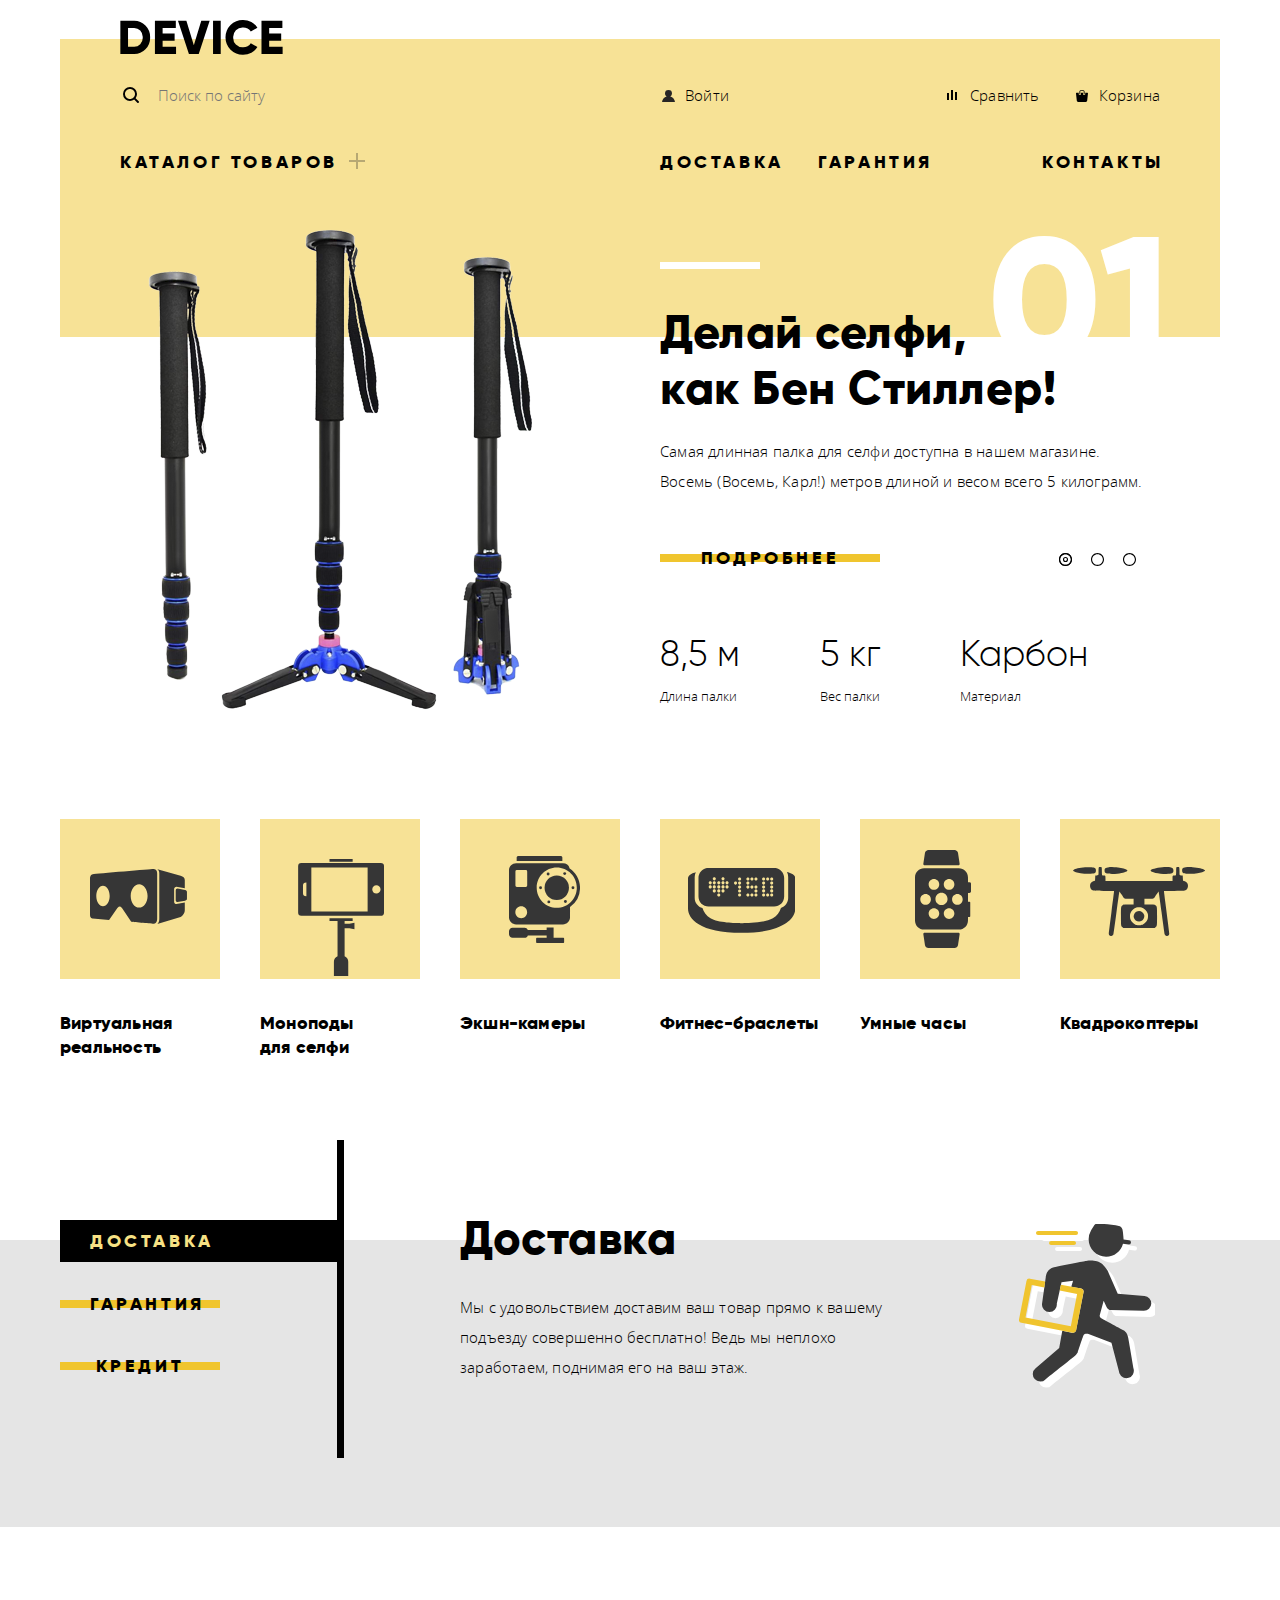
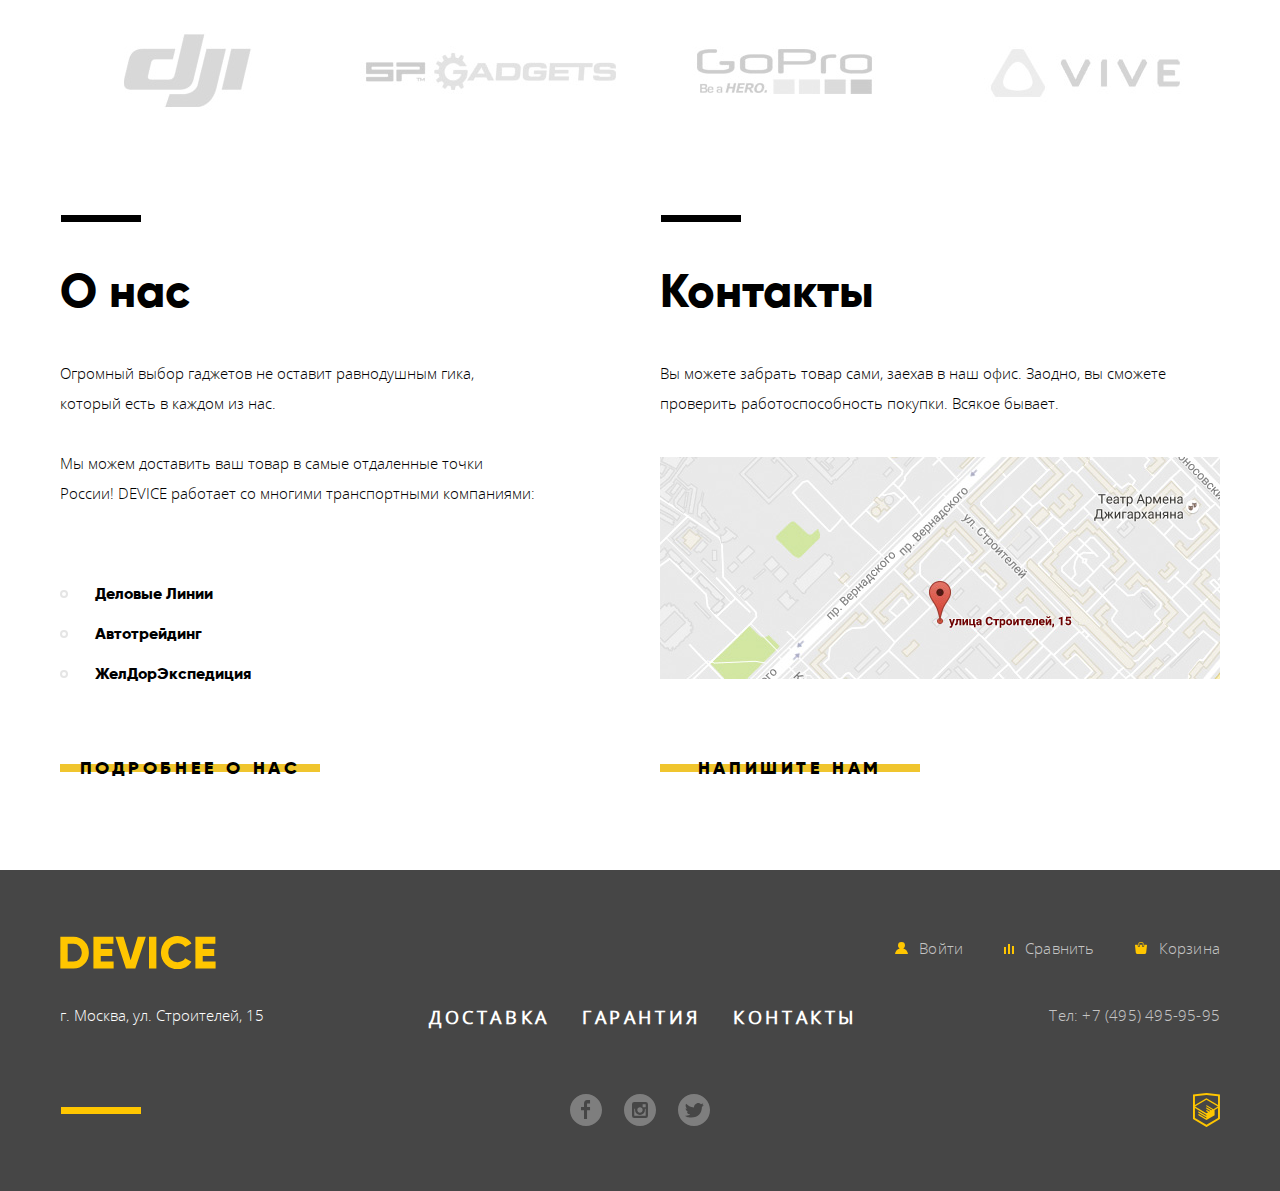
==== commit 6d9394e3: "минификация стилей" ====
--- a/index.html
+++ b/index.html
@@ -4,7 +4,7 @@
     <meta charset="utf-8">
     <title>Интернет-магазин гаджетов</title>
     <link href="css/normalize.css" rel="stylesheet">
-    <link href="css/style.css" rel="stylesheet">
+    <link href="css/style.min.css" rel="stylesheet">
   </head>
   <body>
     <header class="main-header">
@@ -151,50 +151,32 @@
           <h2 class="visually-hidden">Популярные товары</h2>
           <ul class="popular-list">
             <li class="popular-item">
-              <a href="#">
-                <div class="img">
-                  <!--<svg xmlns="http://www.w3.org/2000/svg" width="97" height="55" viewBox="0 0 97 55"><g fill="#363636"><path d="M84.131 32.639V20.003c0-1.309 1.045-2.37 2.335-2.37l8.326 1.581V11.02c0-2.355-1.708-3.431-4.202-4.265L67.403.175c1.616 1.391 1.889 2.04 1.889 4.396V49.78c0 2.356-.45 4.066-1.967 5.21l23.265-7.065c2.401-.833 4.202-4.216 4.202-6.572V33.44l-8.326 1.567c-1.29.002-2.335-1.06-2.335-2.368z"/><path d="M95.129 20.979l-7.598-1.444c-1.008 0-1.824.829-1.824 1.851v9.868c0 1.023.816 1.852 1.824 1.852l7.598-1.431c1.154-.419 1.824-.829 1.824-1.852V22.83c0-1.022-.766-1.507-1.824-1.851zM67.17 4.483c0-5.08-4.232-4.459-4.232-4.459S5.832 4.738 2.838 5.145.001 9.532.001 9.532L0 45.812c0 3.743 2.599 3.753 2.599 3.753l16.477 1.403L27.212 39.3s1.109-1.828 2.505-1.828c1.397 0 2.432 1.861 2.432 1.861l9.061 13.521s18.895 1.909 22.521 1.909c3.626-.001 3.439-5.024 3.439-5.024V4.483zM12.982 37.192c-3.698 0-6.696-4.601-6.696-10.275s2.998-10.275 6.696-10.275c3.698 0 6.696 4.601 6.696 10.275s-2.998 10.275-6.696 10.275zm36.158 1.426c-4.662 0-8.441-5.239-8.441-11.701 0-6.463 3.78-11.702 8.441-11.702 4.662 0 8.442 5.239 8.442 11.702 0 6.462-3.78 11.701-8.442 11.701z"/></g></svg>-->
-                </div>
+              <a class="img" href="#">
                 <h3 class="popular-item-title">Виртуальная реальность</h3>
               </a>
             </li>
             <li class="popular-item">
-              <a href="#">
-                <div class="img">
-                  <!--<svg xmlns="http://www.w3.org/2000/svg" width="86" height="117" viewBox="0 0 86 117"><g fill="#363636"><path d="M82.821 4.011H3.33A3.188 3.188 0 0 0 .142 7.199v46.413a3.187 3.187 0 0 0 3.188 3.189h79.492a3.188 3.188 0 0 0 3.189-3.189V7.199a3.189 3.189 0 0 0-3.19-3.188zM8.392 37.236h-.226a3.19 3.19 0 0 1-3.189-3.189v-7.283a3.188 3.188 0 0 1 3.189-3.188h.226v13.66zm61.231 15.172H13.341V8.402h56.282v44.006zM78.4 34.552c-2.289 0-4.146-1.855-4.146-4.147s1.856-4.147 4.146-4.147a4.146 4.146 0 1 1 0 8.294zM31.497 0h23.157v2.758H31.497zM46.608 64.861v-2.973h8.046V59.13H31.498v2.758h8.045v35.246a6.068 6.068 0 0 0-3.635 5.559V117h14.335v-14.307a6.062 6.062 0 0 0-3.636-5.557v-27.99h4.796l5.051 1.213v-6.711l-5.051 1.213h-4.795z"/></g></svg>-->
-                </div>
+              <a class="img" href="#">
                 <h3 class="popular-item-title">Моноподы для селфи</h3>
               </a>
             </li>
             <li class="popular-item">
-              <a href="#">
-                <div class="img">
-                  <!--<svg xmlns="http://www.w3.org/2000/svg" width="71" height="87" viewBox="0 0 71 87"><g fill="#363636"><path d="M53.349 1.49c0-.736-.578-1.49-1.311-1.49H9.053C8.32 0 7.672.754 7.672 1.49v3.522h45.676V1.49zM54.202 81.809h-9.597V71.426h-6.958v2.507H18.774c-.537-1.254-1.757-2.148-3.181-2.148H3.559C1.642 71.784 0 73.387 0 75.311v3.018c0 1.924 1.642 3.48 3.559 3.48h12.035c1.511 0 2.792-.896 3.269-2.326h18.785v2.326H28.13c-.533 0-1.01.437-1.01.972v3.172c0 .535.478 1.048 1.01 1.048h26.072c.533 0 .93-.513.93-1.048V82.78c0-.535-.397-.971-.93-.971zM60.666 12.39a7.037 7.037 0 0 0-6.771-5.05H7.148C3.25 7.34 0 10.449 0 14.361v46.9c0 3.912 3.25 7.121 7.148 7.121h46.747c3.898 0 7.126-3.209 7.126-7.121V50.915a23.228 23.228 0 0 0 10.001-19.164c-.001-8.079-4.132-15.181-10.356-19.361zM12.238 62.151c-3.259 0-5.901-2.65-5.901-5.921 0-3.27 2.642-5.922 5.901-5.922s5.902 2.652 5.902 5.922c0 3.271-2.643 5.921-5.902 5.921zm5.961-32.605a1.42 1.42 0 0 1-1.418 1.422h-8.94a1.42 1.42 0 0 1-1.418-1.422v-14.16a1.42 1.42 0 0 1 1.418-1.423h8.939a1.42 1.42 0 0 1 1.418 1.423v14.16zm29.563 22.312c-11.076 0-20.057-9.01-20.057-20.123s8.98-20.124 20.057-20.124c11.077 0 20.058 9.01 20.058 20.124s-8.981 20.123-20.058 20.123z"/><ellipse cx="47.762" cy="31.735" rx="12.188" ry="12.229"/><circle cx="31.562" cy="31.736" r="1.435"/><circle cx="63.963" cy="31.736" r="1.435"/><circle cx="39.109" cy="17.994" r="1.435"/><ellipse cx="56.415" cy="45.476" rx="1.43" ry="1.436"/><circle cx="55.697" cy="17.565" r="1.435"/><circle cx="39.828" cy="45.906" r="1.435"/></g></svg>-->
-                </div>
+              <a class="img" href="#">
                 <h3 class="popular-item-title">Экшн-камеры</h3>
               </a>
             </li>
             <li class="popular-item">
-              <a href="#">
-                <div class="img">
-                  <!--<svg xmlns="http://www.w3.org/2000/svg" width="107" height="65" viewBox="0 0 107 65"><g><path fill="#363636" d="M98.967,4.074c0.752,1.441,1.209,3.08,1.209,4.818v21.102c0,4.616-3.092,8.527-7.246,9.9c-1.325,3.987-3.778,7.854-8.051,10.432c-8.676,5.231-31.124,4.837-31.198,4.837c-0.078,0-22.513,0.395-31.189-4.837c-4.216-2.545-6.708-6.347-8.042-10.279c-4.418-1.209-7.756-5.251-7.756-10.053V8.893c0-1.688,0.427-3.282,1.139-4.693C4.17,5.109,0,6.918,0,10.434c0,6.243,0,25.687,0,29.983C0,50.668,11.839,64.85,53.657,64.85c41.82,0,53.657-14.182,53.657-24.433c0-4.296,0-23.74,0-29.983C107.313,6.75,102.738,4.94,98.967,4.074z"/><path fill="#363636" d="M20.561,38.459h65.523c5.564,0,10.074-4.513,10.074-10.077V9.935c0-5.563-4.51-10.075-10.074-10.075H20.561c-5.564,0-10.075,4.511-10.075,10.075v18.447C10.486,33.946,14.997,38.459,20.561,38.459z M83.695,9.468c0.867,0,1.569,0.703,1.569,1.57c0,0.866-0.702,1.569-1.569,1.569s-1.568-0.703-1.568-1.569C82.127,10.17,82.828,9.468,83.695,9.468z M83.695,13.507c0.867,0,1.569,0.703,1.569,1.568c0,0.867-0.702,1.569-1.569,1.569s-1.568-0.702-1.568-1.569C82.127,14.21,82.828,13.507,83.695,13.507z M83.695,17.546c0.867,0,1.569,0.702,1.569,1.569c0,0.866-0.702,1.569-1.569,1.569s-1.568-0.703-1.568-1.569C82.127,18.248,82.828,17.546,83.695,17.546z M83.695,21.373c0.867,0,1.569,0.704,1.569,1.569c0,0.867-0.702,1.568-1.569,1.568s-1.568-0.701-1.568-1.568C82.127,22.076,82.828,21.373,83.695,21.373z M83.695,25.412c0.867,0,1.569,0.702,1.569,1.569c0,0.865-0.702,1.568-1.569,1.568s-1.568-0.704-1.568-1.568C82.127,26.114,82.828,25.412,83.695,25.412z M79.656,9.468c0.867,0,1.568,0.703,1.568,1.57c0,0.866-0.701,1.569-1.568,1.569c-0.865,0-1.568-0.703-1.568-1.569C78.088,10.17,78.791,9.468,79.656,9.468z M79.656,25.412c0.867,0,1.568,0.702,1.568,1.569c0,0.865-0.701,1.568-1.568,1.568c-0.865,0-1.568-0.704-1.568-1.568C78.088,26.114,78.791,25.412,79.656,25.412z M75.619,9.468c0.865,0,1.568,0.703,1.568,1.57c0,0.866-0.703,1.569-1.568,1.569c-0.867,0-1.569-0.703-1.569-1.569C74.05,10.17,74.752,9.468,75.619,9.468z M75.619,13.507c0.865,0,1.568,0.703,1.568,1.568c0,0.867-0.703,1.569-1.568,1.569c-0.867,0-1.569-0.702-1.569-1.569C74.05,14.21,74.752,13.507,75.619,13.507z M75.619,17.546c0.865,0,1.568,0.702,1.568,1.569c0,0.866-0.703,1.569-1.568,1.569c-0.867,0-1.569-0.703-1.569-1.569C74.05,18.248,74.752,17.546,75.619,17.546z M75.619,21.373c0.865,0,1.568,0.704,1.568,1.569c0,0.867-0.703,1.568-1.568,1.568c-0.867,0-1.569-0.701-1.569-1.568C74.05,22.076,74.752,21.373,75.619,21.373z M75.619,25.412c0.865,0,1.568,0.702,1.568,1.569c0,0.865-0.703,1.568-1.568,1.568c-0.867,0-1.569-0.704-1.569-1.568C74.05,26.114,74.752,25.412,75.619,25.412z M67.965,9.468c0.867,0,1.568,0.703,1.568,1.57c0,0.866-0.701,1.569-1.568,1.569s-1.568-0.703-1.568-1.569C66.396,10.17,67.1,9.468,67.965,9.468z M67.965,17.546c0.867,0,1.568,0.702,1.568,1.569c0,0.866-0.701,1.569-1.568,1.569s-1.568-0.703-1.568-1.569C66.396,18.248,67.1,17.546,67.965,17.546z M67.965,21.427c0.867,0,1.568,0.701,1.568,1.568c0,0.865-0.701,1.569-1.568,1.569s-1.568-0.704-1.568-1.569C66.396,22.128,67.1,21.427,67.965,21.427z M67.965,25.412c0.867,0,1.568,0.702,1.568,1.569c0,0.865-0.701,1.568-1.568,1.568s-1.568-0.704-1.568-1.568C66.396,26.114,67.1,25.412,67.965,25.412z M63.926,9.468c0.867,0,1.57,0.703,1.57,1.57c0,0.866-0.703,1.569-1.57,1.569c-0.865,0-1.569-0.703-1.569-1.569C62.356,10.17,63.061,9.468,63.926,9.468z M63.926,17.546c0.867,0,1.57,0.702,1.57,1.569c0,0.866-0.703,1.569-1.57,1.569c-0.865,0-1.569-0.703-1.569-1.569C62.356,18.248,63.061,17.546,63.926,17.546z M63.926,25.412c0.867,0,1.57,0.702,1.57,1.569c0,0.865-0.703,1.568-1.57,1.568c-0.865,0-1.569-0.704-1.569-1.568C62.356,26.114,63.061,25.412,63.926,25.412z M59.888,9.468c0.865,0,1.569,0.703,1.569,1.57c0,0.866-0.704,1.569-1.569,1.569c-0.867,0-1.568-0.703-1.568-1.569C58.319,10.17,59.021,9.468,59.888,9.468z M59.888,13.507c0.865,0,1.569,0.703,1.569,1.568c0,0.867-0.704,1.569-1.569,1.569c-0.867,0-1.568-0.702-1.568-1.569C58.319,14.21,59.021,13.507,59.888,13.507z M59.888,17.546c0.865,0,1.569,0.702,1.569,1.569c0,0.866-0.704,1.569-1.569,1.569c-0.867,0-1.568-0.703-1.568-1.569C58.319,18.248,59.021,17.546,59.888,17.546z M59.888,25.412c0.865,0,1.569,0.702,1.569,1.569c0,0.865-0.704,1.568-1.569,1.568c-0.867,0-1.568-0.704-1.568-1.568C58.319,26.114,59.021,25.412,59.888,25.412z M51.598,9.468c0.867,0,1.569,0.703,1.569,1.57c0,0.866-0.702,1.569-1.569,1.569c-0.867,0-1.568-0.703-1.568-1.569C50.029,10.17,50.731,9.468,51.598,9.468z M51.598,13.507c0.867,0,1.569,0.703,1.569,1.568c0,0.867-0.702,1.569-1.569,1.569c-0.867,0-1.568-0.702-1.568-1.569C50.029,14.21,50.731,13.507,51.598,13.507z M51.598,17.546c0.867,0,1.569,0.702,1.569,1.569c0,0.866-0.702,1.569-1.569,1.569c-0.867,0-1.568-0.703-1.568-1.569C50.029,18.248,50.731,17.546,51.598,17.546z M51.598,21.427c0.867,0,1.569,0.701,1.569,1.568c0,0.865-0.702,1.569-1.569,1.569c-0.867,0-1.568-0.704-1.568-1.569C50.029,22.128,50.731,21.427,51.598,21.427z M51.598,25.412c0.867,0,1.569,0.702,1.569,1.569c0,0.865-0.702,1.568-1.569,1.568c-0.867,0-1.568-0.704-1.568-1.568C50.029,26.114,50.731,25.412,51.598,25.412z M47.559,13.507c0.867,0,1.568,0.703,1.568,1.568c0,0.867-0.701,1.569-1.568,1.569s-1.569-0.702-1.569-1.569C45.99,14.21,46.691,13.507,47.559,13.507z M39.057,13.295c0.865,0,1.569,0.703,1.569,1.568c0,0.867-0.704,1.569-1.569,1.569c-0.867,0-1.571-0.703-1.571-1.569C37.486,13.998,38.189,13.295,39.057,13.295z M39.057,17.333c0.865,0,1.569,0.703,1.569,1.57c0,0.866-0.704,1.57-1.569,1.57c-0.867,0-1.571-0.704-1.571-1.57C37.486,18.036,38.189,17.333,39.057,17.333z M35.018,9.255c0.865,0,1.568,0.703,1.568,1.57c0,0.866-0.704,1.568-1.568,1.568c-0.867,0-1.569-0.703-1.569-1.568C33.449,9.958,34.15,9.255,35.018,9.255z M35.018,13.295c0.865,0,1.568,0.703,1.568,1.568c0,0.867-0.704,1.569-1.568,1.569c-0.867,0-1.569-0.703-1.569-1.569C33.449,13.998,34.15,13.295,35.018,13.295z M35.018,17.333c0.865,0,1.568,0.703,1.568,1.57c0,0.866-0.704,1.57-1.568,1.57c-0.867,0-1.569-0.704-1.569-1.57C33.449,18.036,34.15,17.333,35.018,17.333z M35.018,21.373c0.865,0,1.568,0.704,1.568,1.569c0,0.867-0.704,1.568-1.568,1.568c-0.867,0-1.569-0.701-1.569-1.568C33.449,22.076,34.15,21.373,35.018,21.373z M30.764,13.295c0.867,0,1.569,0.703,1.569,1.568c0,0.867-0.702,1.569-1.569,1.569c-0.867,0-1.568-0.703-1.568-1.569C29.196,13.998,29.897,13.295,30.764,13.295z M30.764,17.333c0.867,0,1.569,0.703,1.569,1.57c0,0.866-0.702,1.57-1.569,1.57c-0.867,0-1.568-0.704-1.568-1.57C29.196,18.036,29.897,17.333,30.764,17.333z M30.764,21.373c0.867,0,1.569,0.704,1.569,1.569c0,0.867-0.702,1.568-1.569,1.568c-0.867,0-1.568-0.701-1.568-1.568C29.196,22.076,29.897,21.373,30.764,21.373z M30.764,25.412c0.867,0,1.569,0.702,1.569,1.569c0,0.865-0.702,1.568-1.569,1.568c-0.867,0-1.568-0.704-1.568-1.568C29.196,26.114,29.897,25.412,30.764,25.412z M26.3,9.255c0.867,0,1.571,0.703,1.571,1.57c0,0.866-0.704,1.568-1.571,1.568c-0.865,0-1.569-0.703-1.569-1.568C24.731,9.958,25.435,9.255,26.3,9.255z M26.3,13.295c0.867,0,1.571,0.703,1.571,1.568c0,0.867-0.704,1.569-1.571,1.569c-0.865,0-1.569-0.703-1.569-1.569C24.731,13.998,25.435,13.295,26.3,13.295z M26.3,17.333c0.867,0,1.571,0.703,1.571,1.57c0,0.866-0.704,1.57-1.571,1.57c-0.865,0-1.569-0.704-1.569-1.57C24.731,18.036,25.435,17.333,26.3,17.333z M26.3,21.373c0.867,0,1.571,0.704,1.571,1.569c0,0.867-0.704,1.568-1.571,1.568c-0.865,0-1.569-0.701-1.569-1.568C24.731,22.076,25.435,21.373,26.3,21.373z M22.263,13.295c0.865,0,1.569,0.703,1.569,1.568c0,0.867-0.704,1.569-1.569,1.569c-0.867,0-1.569-0.703-1.569-1.569C20.694,13.998,21.396,13.295,22.263,13.295z M22.263,17.333c0.865,0,1.569,0.703,1.569,1.57c0,0.866-0.704,1.57-1.569,1.57c-0.867,0-1.569-0.704-1.569-1.57C20.694,18.036,21.396,17.333,22.263,17.333z"/></g></svg>-->
-                </div>
+              <a class="img" href="#">
                 <h3 class="popular-item-title">Фитнес-браслеты</h3>
               </a>
             </li>
             <li class="popular-item">
-              <a href="#">
-                <div class="img">
-                  <!--<svg xmlns="http://www.w3.org/2000/svg" width="56" height="98" viewBox="0 0 56 98"><g fill="#363636"><path d="M54.494 32.197h-1.515v-4.64c0-5.052-4.087-9.186-9.082-9.186H9.082C4.086 18.372 0 22.505 0 27.557v42.868c0 5.052 4.087 9.185 9.083 9.185h34.815c4.995 0 9.082-4.133 9.082-9.185V67.01h1.515a.764.764 0 0 0 .757-.764V52.467a.765.765 0 0 0-.757-.766H52.98v-8.788h1.515c.832 0 1.514-.688 1.514-1.531v-7.654a1.529 1.529 0 0 0-1.515-1.531zm-20.412-3.109c2.926 0 5.299 2.398 5.299 5.358s-2.373 5.358-5.299 5.358-5.298-2.398-5.298-5.358 2.372-5.358 5.298-5.358zm-15.137 0c2.925 0 5.298 2.398 5.298 5.358s-2.373 5.358-5.298 5.358c-2.926 0-5.298-2.398-5.298-5.358s2.372-5.358 5.298-5.358zM5.297 49.397c0-2.959 2.371-5.358 5.298-5.358 2.926 0 5.298 2.399 5.298 5.358 0 2.959-2.373 5.358-5.298 5.358-2.927.001-5.298-2.399-5.298-5.358zm13.648 19.497c-2.926 0-5.298-2.398-5.298-5.358s2.372-5.358 5.298-5.358c2.925 0 5.298 2.398 5.298 5.358s-2.373 5.358-5.298 5.358zm1.49-19.903c0-3.382 2.711-6.124 6.055-6.124s6.055 2.742 6.055 6.124-2.711 6.124-6.055 6.124c-3.344-.001-6.055-2.742-6.055-6.124zm13.647 19.903c-2.926 0-5.298-2.398-5.298-5.358s2.372-5.358 5.298-5.358 5.299 2.398 5.299 5.358-2.373 5.358-5.299 5.358zm8.302-14.138c-2.927 0-5.298-2.399-5.298-5.358 0-2.959 2.371-5.358 5.298-5.358 2.926 0 5.298 2.399 5.298 5.358 0 2.958-2.372 5.358-5.298 5.358zM9.646 15.31h33.687c.843 0 1.432-.681 1.306-1.514L43.023 3.028l-.002-.002C42.771 1.362 41.189 0 39.506 0H13.474c-1.686 0-3.268 1.362-3.517 3.028L8.342 13.795c-.125.833.461 1.515 1.304 1.515zM43.333 82.671H9.646c-.843 0-1.429.683-1.304 1.516l1.615 10.767c.25 1.666 1.832 3.028 3.516 3.028h26.032c1.684 0 3.266-1.362 3.517-3.026v-.002l1.615-10.767c.128-.833-.461-1.516-1.304-1.516z"/></g></svg>-->
-                </div>
+              <a class="img" href="#">
                 <h3 class="popular-item-title">Умные часы</h3>
               </a>
             </li>
             <li class="popular-item">
-              <a href="#">
-                <div class="img">
-                  <!--<svg xmlns="http://www.w3.org/2000/svg" width="132" height="69" viewBox="0 0 132 69"><g fill="#363636"><path d="M12.052.258C6.507.745 1.838 1.85.575 2.93c-.722.616-.722.616-.232 1.156.644.72 3.713 1.645 7.247 2.237 3.998.668 12.51.693 13.724.051 1.211-.668 1.624-1.414 1.624-2.981 0-1.619-.62-2.416-2.218-2.853C19.274.154 14.94 0 12.052.258zM25.774.488c-.129.283-.258 2.108-.258 4.112 0 4.061.155 3.778-2.192 3.933l-1.03.077-.13 2.545-.129 2.544-1.186.283c-2.58.668-4 2.595-3.792 5.294.128 1.927 1.03 3.341 2.579 4.087 1.109.513 1.47.538 11.246.538 5.545 0 10.137.079 10.188.18.051.13-1.11 9.408-2.58 20.64-1.444 11.23-2.682 20.997-2.708 21.666-.051 1.617.826 2.62 2.348 2.62 1.237 0 2.012-.64 2.321-1.9.13-.514 1.496-10.334 3.018-21.822 1.522-11.463 2.863-20.869 2.94-20.869.104 0 1.084 1.413 2.193 3.136 2.94 4.626 2.399 4.317 7.635 4.317h4.359v5.63l-5.133.077c-4.72.077-5.21.127-5.881.615-1.573 1.157-1.625 1.415-1.625 10.977 0 9.534.026 9.792 1.522 11.05l.851.695H81.695l.851-.696c1.496-1.257 1.52-1.515 1.52-11.05 0-9.56-.05-9.819-1.622-10.976-.671-.488-1.161-.538-5.882-.615l-5.132-.077v-5.63h4.36c5.234 0 4.693.309 7.633-4.317 1.11-1.723 2.09-3.136 2.194-3.136.076 0 1.418 9.406 2.94 20.869 1.522 11.488 2.889 21.308 3.018 21.821.31 1.26 1.082 1.902 2.321 1.902 1.521 0 2.4-1.004 2.347-2.621-.026-.67-1.264-10.436-2.71-21.666-1.468-11.232-2.63-20.51-2.577-20.64.05-.101 4.641-.18 10.19-.18 9.774 0 10.135-.025 11.243-.538 1.548-.746 2.45-2.16 2.58-4.087.206-2.699-1.212-4.626-3.792-5.294l-1.187-.283-.127-2.544-.13-2.545-1.031-.077c-2.347-.155-2.194.128-2.194-3.933 0-2.004-.128-3.829-.257-4.112-.206-.36-.543-.488-1.367-.488-.619 0-1.238.128-1.42.309-.206.205-.31 1.465-.31 3.932 0 2.467-.102 3.727-.309 3.932-.18.18-.901.308-1.65.308-1.625 0-1.65.052-1.65 3.11v2.287H32.48v-2.287c0-3.058-.024-3.11-1.65-3.11-.748 0-1.47-.129-1.65-.308-.207-.205-.31-1.465-.31-3.932 0-2.467-.103-3.727-.31-3.932-.18-.18-.8-.309-1.418-.309-.825 0-1.16.128-1.368.488zm42.843 40.12c2.889.899 5.392 3.393 6.166 6.168.439 1.543.31 4.216-.284 5.784-.696 1.875-2.685 4.01-4.565 4.935-1.29.642-1.754.719-3.921.719s-2.631-.077-3.92-.719c-1.885-.926-3.87-3.06-4.567-4.935-.592-1.568-.722-4.24-.283-5.784.748-2.723 3.25-5.27 6.061-6.168 2.012-.642 3.3-.642 5.313 0z"/><path d="M63.794 44.438c-2.037.925-3.507 3.649-3.069 5.73.774 3.677 4.823 5.553 7.996 3.702 1.985-1.158 2.99-3.547 2.45-5.783-.568-2.39-2.734-4.138-5.158-4.138-.646 0-1.626.232-2.22.489zM36.092.154c-3.92.668-4.513 1.131-4.513 3.444 0 1.825.463 2.416 2.268 2.956 1.55.462 7.172.514 10.5.128 6.86-.822 11.321-2.544 9.698-3.752-1.265-.9-4.902-1.876-9.054-2.39-2.475-.308-7.996-.54-8.9-.386zM89.484.258C83.165.848 77.62 2.339 77.62 3.444c0 1.722 7.84 3.47 15.63 3.495 5.804 0 7.196-.642 7.196-3.34 0-1.825-.619-2.622-2.373-3.085C96.423.103 92.398 0 89.484.258zM112.776.283c-1.78.231-3.018.77-3.43 1.491-.387.77-.31 2.904.154 3.572.928 1.31 1.652 1.465 7.068 1.465 3.661 0 5.802-.129 7.867-.488 3.534-.592 6.603-1.517 7.248-2.237.49-.54.49-.54-.233-1.156-1.34-1.13-5.958-2.185-11.916-2.672-3.481-.283-4.488-.283-6.758.025z"/></g></svg>-->
-                </div>
+              <a class="img" href="#">
                 <h3 class="popular-item-title">Квадрокоптеры</h3>
               </a>
             </li>
@@ -368,6 +350,6 @@
       </button>
     </section>
 
-    <script src="js/script.js"></script>
+    <script src="js/script.min.js"></script>
   </body>
 </html>
--- a/css/style.min.css
+++ b/css/style.min.css
@@ -0,0 +1 @@
+@font-face{font-family:"Gilroy";font-style:normal;font-weight:300;src:url("../fonts/gilroylight.woff") format("woff")}@font-face{font-family:"Gilroy";font-style:normal;font-weight:800;src:url("../fonts/gilroyextrabold.woff") format("woff")}@font-face{font-family:"Open Sans";font-style:normal;font-weight:300;src:url("../fonts/opensanslight.woff") format("woff")}@font-face{font-family:"Open Sans";font-style:normal;font-weight:400;src:url("../fonts/opensans.woff") format("woff")}body{margin:0;padding:0;font-family:"Gilroy",Arial,sans-serif;font-size:18px;line-height:24px;font-weight:400;color:#000;background-color:#fff}.visually-hidden{position:absolute;width:1px;height:1px;margin:-1px;border:0;padding:0;white-space:nowrap;-webkit-clip-path:inset(100%);clip-path:inset(100%);clip:rect(0 0 0 0);overflow:hidden}a{text-decoration:none;vertical-align:middle;letter-spacing:.2px;color:#000}.button{display:inline-block;padding:10px 30px;font:inherit;text-align:center;text-transform:uppercase;font-weight:800;letter-spacing:3.6px;vertical-align:middle;background-color:transparent;background-image:-webkit-gradient(linear,left top,left bottom,color-stop(40%,transparent),color-stop(40%,#f0c52e),color-stop(60%,#f0c52e),color-stop(60%,transparent));background-image:-webkit-linear-gradient(transparent 40%,#f0c52e 40%,#f0c52e 60%,transparent 60%);background-image:-o-linear-gradient(transparent 40%,#f0c52e 40%,#f0c52e 60%,transparent 60%);background-image:linear-gradient(transparent 40%,#f0c52e 40%,#f0c52e 60%,transparent 60%);border:0}.button:hover,.button:focus,.button:active{background-color:#f0c52e}.button:active{opacity:.3}.main-header{margin-top:20px}.container{width:1200px;margin:0 auto;padding:0 20px;-webkit-box-sizing:border-box;box-sizing:border-box}.main-navigation{position:relative;display:-webkit-box;display:-ms-flexbox;display:flex;-webkit-box-orient:vertical;-webkit-box-direction:normal;-ms-flex-direction:column;flex-direction:column;padding-left:60px;padding-right:60px;padding-bottom:30px;background-image:-webkit-linear-gradient(transparent 19px,#f7e296 19px);background-image:-o-linear-gradient(transparent 19px,#f7e296 19px);background-image:linear-gradient(transparent 19px,#f7e296 19px)}.inner-page .main-navigation{padding-bottom:50px}.inner-page .main-header{margin-bottom:37px}.main-content-wrapper{min-width:1200px;overflow:hidden}.main-header-logo,.main-footer-logo{width:163px;height:35px}.user-navigation{display:-webkit-box;display:-ms-flexbox;display:flex;-webkit-box-pack:justify;-ms-flex-pack:justify;justify-content:space-between;-webkit-box-align:center;-ms-flex-align:center;align-items:center;margin-top:15px;margin-bottom:30px;font-family:"Open Sans",Arial,sans-serif;font-size:15px;line-height:30px;font-weight:300}.user-navigation .search-form{display:-webkit-box;display:-ms-flexbox;display:flex;width:440px}.user-menu,.main-menu{display:-webkit-box;display:-ms-flexbox;display:flex;-webkit-box-pack:justify;-ms-flex-pack:justify;justify-content:space-between;width:500px}.container-mini{display:-webkit-box;display:-ms-flexbox;display:flex;-webkit-box-pack:justify;-ms-flex-pack:justify;justify-content:space-between}.user-menu .container-mini{width:215px}.user-menu .container-user{display:-webkit-box;display:-ms-flexbox;display:flex;-webkit-box-pack:justify;-ms-flex-pack:justify;justify-content:space-between;width:220px}.main-menu .container-mini{width:273px}.site-navigation{display:-webkit-box;display:-ms-flexbox;display:flex;-webkit-box-pack:justify;-ms-flex-pack:justify;justify-content:space-between;-webkit-box-align:start;-ms-flex-align:start;align-items:flex-start;text-transform:uppercase;font-weight:800}.contact-link{width:118px}.site-navigation a{letter-spacing:3.6px}.site-navigation a,.user-navigation a,.footer-user-navigation a{display:block}.main-header a:hover,.main-header a:focus{color:rgba(0,0,0,0.6)}.main-header a:active{color:rgba(0,0,0,0.3)}.main-header a:hover::before,.main-header a:focus::before{opacity:.6}.main-header a:active::before{opacity:.3}.main-header-logo:hover,.main-header-logo:focus,.main-footer-logo:hover,.main-footer-logo:focus{opacity:.6}.main-header-logo:active,.main-footer-logo:active{opacity:.3}.main-header .login-link,.main-header .check-link,.main-header .cart-link,.main-header .user-link{position:relative;padding-left:25px}.main-header .login-link::before,.main-header .check-link::before,.main-header .cart-link::before,.main-header .user-link::before{content:"";position:absolute;top:10px;left:2px;width:13px;height:12px;background-repeat:no-repeat;background-position:0 0}.main-header .login-link::before,.main-header .user-link::before{background-image:url("../img/user.svg")}.main-header .check-link::before{background-image:url("../img/compare.svg")}.main-header .cart-link::before{background-image:url("../img/cart.svg")}.main-header .catalog-link{position:relative}.inner-page .exit-link{opacity:.3}.catalog-link::after{content:"";position:absolute;top:3px;right:-27px;width:16px;height:18px;background-repeat:no-repeat;background-position:0 0;background-image:url("../img/plus.svg");opacity:.3}.catalog-links{position:relative}.catalog-menu{position:absolute;top:25px;left:-60px;display:none;padding:20px 60px;width:1160px;height:162px;-webkit-box-sizing:border-box;box-sizing:border-box;background:#f7e296}.catalog-links:hover .catalog-menu,.catalog-links:focus .catalog-menu{display:-webkit-box;display:-ms-flexbox;display:flex;-webkit-box-pack:start;-ms-flex-pack:start;justify-content:flex-start;z-index:1}.catalog-menu-items{margin:0;margin-right:20px;padding:0;min-width:180px;list-style:none}.catalog-menu-items:nth-child(1){min-width:220px}.catalog-menu-items a{font-family:"Open Sans",Arial,sans-serif;font-size:15px;line-height:36px;font-weight:300;text-transform:none;letter-spacing:.2px;opacity:1}.slider{position:relative;margin-bottom:85px}.slider-list,.popular-list{display:-webkit-box;display:-ms-flexbox;display:flex;-webkit-box-pack:justify;-ms-flex-pack:justify;justify-content:space-between;-ms-flex-wrap:wrap;flex-wrap:wrap}.slider-list{margin:0;padding:0;list-style:none;background-image:-webkit-linear-gradient(#f7e296 133px,transparent 133px);background-image:-o-linear-gradient(#f7e296 133px,transparent 133px);background-image:linear-gradient(#f7e296 133px,transparent 133px)}.slider-item{display:none}#product-1:checked ~ .slider-list .slider-item:nth-child(1),#product-2:checked ~ .slider-list .slider-item:nth-child(2),#product-3:checked ~ .slider-list .slider-item:nth-child(3){display:-webkit-box;display:-ms-flexbox;display:flex;-webkit-box-pack:justify;-ms-flex-pack:justify;justify-content:space-between}.slider-img{width:560px;display:-webkit-box;display:-ms-flexbox;display:flex;-webkit-box-pack:center;-ms-flex-pack:center;justify-content:center;-webkit-box-align:center;-ms-flex-align:center;align-items:center;margin-right:40px}.slider-content{position:relative;width:510px;margin-right:50px}.slider-content::after{content:"";position:absolute;top:58px;left:0;width:100px;height:7px;background-color:#fff}.slider-content::before{content:"";position:absolute;top:85px;right:40px;width:166px;height:131px;font-size:179px;font-weight:800;letter-spacing:1.8px;text-align:right;color:#fff}#product-1:checked ~ .slider-list .slider-content-1::before{content:"01";right:16px}#product-2:checked ~ .slider-list .slider-content-2::before{content:"02"}#product-3:checked ~ .slider-list .slider-content-3::before{content:"03"}.slider-controls{position:absolute;top:345px;right:65px;z-index:3;font-size:0}.slider-controls label{position:relative;display:inline-block;width:17px;height:17px;margin-right:15px;vertical-align:middle;cursor:pointer}.slider-controls label::before{content:"";position:absolute;top:0;left:0;z-index:1;width:13px;height:13px;background-image:url("../img/slider-button-empty.svg");background-position:0 0;background-repeat:no-repeat;background-size:100%}#product-1:checked ~ .slider-controls label[for="product-1"]::after,#product-2:checked ~ .slider-controls label[for="product-2"]::after,#product-3:checked ~ .slider-controls label[for="product-3"]::after{content:"";position:absolute;left:0;top:0;z-index:2;width:13px;height:13px;background-image:url("../img/slider-button.svg");background-position:0 0;background-repeat:no-repeat;background-size:100%}#product-1:focus ~ .slider-controls label[for="product-1"],#product-2:focus ~ .slider-controls label[for="product-2"],#product-3:focus ~ .slider-controls label[for="product-3"]{outline-color:#f7e296}.inner-page h1{margin-bottom:22px;font-size:47px;line-height:48px;font-weight:800;letter-spacing:.5px}.slider h2{margin-bottom:46px;font-size:47px;line-height:48px;font-weight:800}.inner-page h2{text-transform:uppercase;font-size:16px;line-height:24px;font-weight:800;letter-spacing:3.2px}.filters h2{position:relative;display:-webkit-box;display:-ms-flexbox;display:flex;-webkit-box-align:center;-ms-flex-align:center;align-items:center;height:70px;margin:0;background-color:#dcdcdc}.filters h2::before{content:"";position:absolute;top:0;right:0;bottom:0;left:0;z-index:-1;margin-left:calc(50% - 50vw);background-color:#dcdcdc}.slider h2{position:relative;margin-top:100px;margin-bottom:20px;font-size:47px;line-height:56px;font-weight:800;letter-spacing:.5px}.popular-item-title{font-size:18px;line-height:24px;font-weight:800;text-align:left;letter-spacing:.2px}.service-title{margin-top:74px;margin-bottom:30px;font-size:47px;line-height:48px;text-align:left;font-weight:800;letter-spacing:.5px}.slider-text{margin-bottom:40px;padding-right:15px;font-family:"Open Sans",Arial,sans-serif;font-size:15px;line-height:30px;font-weight:300;letter-spacing:.2px}.slider-table{display:-webkit-box;display:-ms-flexbox;display:flex;-webkit-box-pack:start;-ms-flex-pack:start;justify-content:flex-start;margin-top:50px;margin-bottom:20px;font-size:36px;font-weight:300;line-height:48px;border:0}.slider-table-column{width:160px}.slider-table-column:nth-child(2){width:140px}.slider-th{margin:8px 0;padding:0;font-family:"Open Sans",Arial,sans-serif;font-size:13px;line-height:20px}.slider-td{margin:0;padding:0}.slider .button{width:160px}.popular-list{margin:0;margin-bottom:81px;padding:0;list-style:none}.popular-item{width:160px}.popular-item .popular-item-title{margin:0}.popular-item:nth-child(2) .popular-item-title{padding-right:35px}.img{position:relative;display:block;padding-top:192px}.img::before{position:absolute;content:"";width:160px;height:160px;top:0;left:0;background-color:#f7e296}.img::after{content:"";position:absolute;width:135px;height:120px;background-repeat:no-repeat}.popular-item:nth-child(1) .img::after{top:50px;left:30px;background-image:url("../img/popular-1.svg")}.popular-item:nth-child(2) .img::after{top:40px;left:38px;background-image:url("../img/popular-2.svg")}.popular-item:nth-child(3) .img::after{top:37px;left:49px;background-image:url("../img/popular-3.svg")}.popular-item:nth-child(4) .img::after{top:49px;left:28px;background-image:url("../img/popular-4.svg")}.popular-item:nth-child(5) .img::after{top:31px;left:55px;background-image:url("../img/popular-5.svg")}.popular-item:nth-child(6) .img::after{top:48px;left:13px;background-image:url("../img/popular-6.svg")}.popular-item:hover .img::before,.popular-item:focus .img::before{background:#f0c52e}.popular-item:active{opacity:.3}.services-wrapper{margin-bottom:95px;background-image:-webkit-linear-gradient(transparent 100px,#e5e5e5 100px);background-image:-o-linear-gradient(transparent 100px,#e5e5e5 100px);background-image:linear-gradient(transparent 100px,#e5e5e5 100px)}.services{display:-webkit-box;display:-ms-flexbox;display:flex;-webkit-box-pack:justify;-ms-flex-pack:justify;justify-content:space-between;min-height:387px}.service-controls{position:relative;display:-webkit-box;display:-ms-flexbox;display:flex;-webkit-box-orient:vertical;-webkit-box-direction:normal;-ms-flex-direction:column;flex-direction:column;-webkit-box-pack:justify;-ms-flex-pack:justify;justify-content:space-between;-ms-flex-wrap:wrap;flex-wrap:wrap;-webkit-box-align:start;-ms-flex-align:start;align-items:flex-start;width:280px;padding-top:80px;padding-bottom:120px}.service-controls::after{content:"";position:absolute;top:0;right:-4px;width:7px;height:318px;background-color:#000}.service-list{margin:0;padding:0;width:760px;list-style:none}.service-item{display:none}#service-1:checked ~ .service-list .service-item:nth-child(1),#service-2:checked ~ .service-list .service-item:nth-child(2),#service-3:checked ~ .service-list .service-item:nth-child(3){display:block;background-repeat:no-repeat;background-position:right 65px top 10px}.service-item:nth-child(1){background-image:url("../img/delivery.svg")}.service-item:nth-child(2){background-image:url("../img/warranty.svg")}.service-item:nth-child(3){background-image:url("../img/credit.svg")}.service-controls label{position:relative;width:100px;padding:9px 30px;margin-bottom:20px}#service-1:checked ~ .service-controls label[for="service-1"],#service-2:checked ~ .service-controls label[for="service-2"],#service-3:checked ~ .service-controls label[for="service-3"]{color:#f7e184;background-color:#000;background-image:none}#service-1:checked ~ .service-controls label[for="service-1"]::after,#service-2:checked ~ .service-controls label[for="service-2"]::after,#service-3:checked ~ .service-controls label[for="service-3"]::after{content:"";position:absolute;right:-120px;top:0;width:120px;height:42px;background-color:#000}.service-text{padding-right:320px;padding-bottom:40px;font-family:"Open Sans",Arial,sans-serif;font-size:15px;line-height:30px;font-weight:300;letter-spacing:.2px}.logotypes{margin-bottom:93px}.logotypes-list{display:-webkit-box;display:-ms-flexbox;display:flex;-webkit-box-pack:justify;-ms-flex-pack:justify;justify-content:space-between;-ms-flex-wrap:wrap;flex-wrap:wrap;margin:0;padding:0;list-style:none}.logotype-item{text-align:center}.logotype-item a{display:block;width:260px;height:100px;background-position:0 0;background-repeat:no-repeat;background-size:100%}.logotype-item:nth-child(1) a{background-image:url("../img/logo-1-copy.jpg")}.logotype-item:nth-child(2) a{background-image:url("../img/logo-2-copy.jpg")}.logotype-item:nth-child(3) a{background-image:url("../img/logo-3-copy.jpg")}.logotype-item:nth-child(4) a{background-image:url("../img/logo-4-copy.jpg")}.logotype-item a:hover img,.logotype-item a:focus img{display:none}.index-columns{display:-webkit-box;display:-ms-flexbox;display:flex;-webkit-box-pack:justify;-ms-flex-pack:justify;justify-content:space-between;margin-bottom:80px}.inner-page .index-columns{margin-bottom:1px}.info h2,.contact h2{padding-top:13px;margin-bottom:43px;font-size:47px;line-height:48px;font-weight:800}.info{position:relative;width:500px}.contact{position:relative;width:560px}.info::before,.contact::before{content:"";position:absolute;top:0;left:1px;width:80px;height:7px;background-color:#000}.info p,.contact p{margin-bottom:30px;padding-right:25px;font-family:"Open Sans",Arial,sans-serif;font-size:15px;line-height:30px;font-weight:300}.contact p{margin-bottom:39px}.info-list{margin:0;margin-bottom:52px;margin-top:66px;padding:0;list-style:none;font-size:16px;line-height:40px;font-weight:800}.info-item{position:relative;padding-left:35px}.info-item::before{content:"";position:absolute;top:16px;left:0;width:4px;height:4px;border:2px solid #e5e5e5;border-radius:50%}.contact .info-button{margin-top:61px}.info-button{width:240px;padding:10px}.main-title-wrapper{margin-bottom:45px;padding:0 60px}.breadcrumbs{display:-webkit-box;display:-ms-flexbox;display:flex;-webkit-box-pack:start;-ms-flex-pack:start;justify-content:flex-start;-ms-flex-wrap:wrap;flex-wrap:wrap;margin:0;padding:0;list-style:none}.breadcrumbs li{position:relative;margin-right:37px}.breadcrumbs li:last-child{margin-right:0}.breadcrumbs li::after{content:"";position:absolute;top:9px;right:-20px;width:4px;height:7px;background-image:url("../img/nav-arrow.svg");background-repeat:no-repeat}.breadcrumbs-current,.breadcrumbs a{font-family:"Open Sans",Arial,sans-serif;font-size:14px;line-height:24px;font-weight:300;letter-spacing:.1px;text-align:left;opacity:.3}.breadcrumbs a:hover,.breadcrumbs a:focus{opacity:.6}.breadcrumbs-current,.breadcrumbs a:active{opacity:.1}.breadcrumbs-current::after{display:none}.sort-wrapper{width:760px}.sort{position:relative;display:-webkit-box;display:-ms-flexbox;display:flex;-webkit-box-pack:justify;-ms-flex-pack:justify;justify-content:space-between;-webkit-box-align:center;-ms-flex-align:center;align-items:center;height:70px;margin-bottom:50px}.sort::before{content:"";position:absolute;top:0;right:0;bottom:0;left:0;z-index:-2;margin-left:calc(50% - 50vw);margin-right:calc(50% - 50vw);background-color:#eee}.sort-list{display:-webkit-box;display:-ms-flexbox;display:flex;-webkit-box-pack:justify;-ms-flex-pack:justify;justify-content:space-between;-webkit-box-align:center;-ms-flex-align:center;align-items:center;width:300px;margin:0;padding:0;list-style:none}.sort-item a{margin-right:15px;font-family:"Open Sans",Arial,sans-serif;font-size:14px;line-height:18px;font-weight:400;letter-spacing:normal;opacity:.3}.sort-item a:hover,.sort-item a:focus{opacity:.6}.sort-item a:active{opacity:1}.sort .container-mini{width:40px}.container-sort{display:-webkit-box;display:-ms-flexbox;display:flex;-webkit-box-pack:justify;-ms-flex-pack:justify;justify-content:space-between;width:500px}.sort .button{width:12px;height:12px;padding:0;background-color:transparent;background-repeat:no-repeat;background-position:50% 50%;opacity:.2}.button-top{background-image:url("../img/icon-up-dir.svg")}.button-bottom{background-image:url("../img/icon-down-dir.svg")}.sort .button:hover,.sort .button:focus{opacity:.4}.sort .button:active,.sort .click,.click a{opacity:1}.filters{position:relative;width:268px;padding-left:60px}.filters::before{content:"";position:absolute;top:0;right:0;bottom:0;left:0;z-index:-1;margin-left:calc(50% - 50vw);background-color:#eee}.filter{margin-top:70px;padding-right:60px}.filter fieldset{padding:0;padding-bottom:35px;margin:0;border:0}.filter fieldset:nth-child(2){padding-bottom:35px}.filter fieldset:nth-child(3){padding-bottom:32px}.filter legend{position:relative;margin-bottom:15px;padding-top:12px;font-weight:800}.filter legend::before{content:"";position:absolute;top:0;left:0;width:200px;height:2px;background-color:#000}.filter-range{margin-top:20px;color:#fff}.range-controls{position:relative}.range-controls .scale{height:2px;background:#000}.range-controls .bar{width:55%;height:2px;background:#91c92f}.range-toggle{position:absolute;top:-10px;width:4px;height:4px;background:#ababab;border:8px solid #fff;border-radius:50%;cursor:pointer}.range-toggle-min{left:-6px}.range-toggle-max{left:52%}.price-controls .min-price,.price-controls .max-price{width:85px}.price-controls{margin-top:6px}.price-controls label{display:inline-block;font:inherit;font-size:14px;font-weight:300;color:#000;vertical-align:middle;opacity:.2;cursor:pointer}.price-controls input{width:50px;margin:0;color:#000;font:inherit;background:0;border:0}.filter ul{padding:0;margin:0;list-style:none}.filter-option{padding-left:38px}.filter-option label{position:relative;display:block;cursor:pointer;-webkit-user-select:none;-moz-user-select:none;-ms-user-select:none;user-select:none;font-family:"Open Sans",Arial,sans-serif;font-size:14px;line-height:40px;font-weight:300;letter-spacing:.1px;text-align:left}.filter-input-checkbox+label::before{content:"";position:absolute;left:-40px;top:10px;width:30px;height:30px;background-image:url("../img/checkbox-off.svg");background-repeat:no-repeat;background-position:0 0}.filter-input-checkbox:checked+label::before{background-image:url("../img/checkbox-on.svg")}.filter-input-radio+label::before{content:"";position:absolute;top:7px;left:-40px;width:30px;height:30px;background-image:url("../img/radio-off.svg");background-repeat:no-repeat;background-position:0 0}.filter-input-radio:checked+label::before{background-image:url("../img/radio-on.svg")}.filter-input:hover+label:before,.filter-input:focus+label:before{opacity:.6}.filter-input:disabled+label,.filter-input:checked:disabled+label,.filter-input:disabled:hover+label,.filter-input:disabled:focus+label{opacity:.25;pointer-events:none}.filter-button{width:200px}.catalog-list{display:-webkit-box;display:-ms-flexbox;display:flex;-webkit-box-pack:justify;-ms-flex-pack:justify;justify-content:space-between;-ms-flex-wrap:wrap;flex-wrap:wrap;margin:0;margin-bottom:7px;padding:0;list-style:none}.catalog-item{position:relative;width:360px;margin-bottom:10px}.catalog-item:nth-child(2) .popular-item-title{width:220px}.catalog-item:hover .actions{display:-webkit-box;display:-ms-flexbox;display:flex;-webkit-box-orient:vertical;-webkit-box-direction:normal;-ms-flex-direction:column;flex-direction:column;-webkit-box-align:center;-ms-flex-align:center;align-items:center;-webkit-box-pack:start;-ms-flex-pack:start;justify-content:flex-start}.catalog-item .actions{position:absolute;top:18px;left:0;display:none;width:360px;height:300px;padding:40px 0;background-color:rgba(233,233,233,0.7);z-index:10;cursor:pointer}.catalog-item .flag{position:absolute;top:48px;right:27px;width:56px;height:56px;text-indent:-1000px;overflow:hidden;z-index:20}.catalog-item .flag-new{display:-webkit-box;display:-ms-flexbox;display:flex;-webkit-box-pack:center;-ms-flex-pack:center;justify-content:center;-webkit-box-align:center;-ms-flex-align:center;align-items:center;font-size:14px;line-height:24px;font-weight:800;letter-spacing:.7px;text-indent:inherit;border:2px solid #000;border-radius:50%;opacity:.2}.catalog-item-image{margin-top:19px;margin-bottom:8px}.catalog-container{display:-webkit-box;display:-ms-flexbox;display:flex;-webkit-box-pack:justify;-ms-flex-pack:justify;justify-content:space-between;-webkit-box-align:start;-ms-flex-align:start;align-items:flex-start}.catalog-item h3{width:260px}.catalog-item-price{padding-top:2px;font-size:16px;line-height:24px;font-weight:300;text-align:right;color:#464646}.buy{margin:0 auto;margin-top:130px}.add{padding:0;margin:0;font-family:"Open Sans",Arial,sans-serif;font-size:13px;line-height:36px;font-weight:300;letter-spacing:.1px;text-transform:none;background:transparent;opacity:.5}.add:hover,.add:focus{background-color:transparent;opacity:1}.add:active{background-color:transparent;opacity:.2}.pagination{display:-webkit-box;display:-ms-flexbox;display:flex;-webkit-box-pack:justify;-ms-flex-pack:justify;justify-content:space-between;margin-bottom:75px;font-size:16px;line-height:24px;font-weight:800;text-transform:uppercase;letter-spacing:3.6px;background-color:#ebebeb}.pagination a{letter-spacing:3.6px}.pagination-list{display:-webkit-box;display:-ms-flexbox;display:flex;-webkit-box-pack:justify;-ms-flex-pack:justify;justify-content:space-between;width:120px;height:70px;margin:0;padding:0;list-style:none}.pagination-item{padding:23px 15px}.pagination-list a{opacity:.3}.pagination-item a:hover,.pagination-item a:focus{opacity:.6}.pagination-item a:active{opacity:1}.pagination-item-current a,.pagination-back,.pagination-next{opacity:1}.pagination-back{padding:23px 30px}.pagination-next{padding:23px 26px}.pagination-back:hover,.pagination-back:focus,.pagination-next:hover,.pagination-next:focus{background-color:#d9d9d9}.pagination-back:active,.pagination-next:active{background-color:#d9d9d9;opacity:.3}.main-footer{display:-webkit-box;display:-ms-flexbox;display:flex;-webkit-box-orient:vertical;-webkit-box-direction:normal;-ms-flex-direction:column;flex-direction:column;-webkit-box-align:center;-ms-flex-align:center;align-items:center;padding-top:60px;padding-bottom:55px;font-family:"Open Sans",Arial,sans-serif;font-size:15px;line-height:30px;font-weight:300;color:#fff;background-color:#464646}.main-footer a{color:rgba(255,255,255,0.7)}.main-footer a:hover,.main-footer a:focus{color:rgba(255,255,255,1)}.main-footer a:active{color:rgba(255,255,255,0.3)}.main-footer a:hover .color-svg,.main-footer a:focus .color-svg{opacity:.6}.main-footer a:active .color-svg{opacity:.3}.main-logo,.color-svg{padding-top:6px;fill:#ffc600}.footer-navigation{display:-webkit-box;display:-ms-flexbox;display:flex;-webkit-box-pack:justify;-ms-flex-pack:justify;justify-content:space-between;-webkit-box-align:center;-ms-flex-align:center;align-items:center;margin-bottom:35px}.footer-navigation svg{margin-right:7px}.footer-middle,.footer-bottom{display:-webkit-box;display:-ms-flexbox;display:flex;-webkit-box-pack:justify;-ms-flex-pack:justify;justify-content:space-between;-webkit-box-align:center;-ms-flex-align:center;align-items:center}.footer-user-navigation{display:-webkit-box;display:-ms-flexbox;display:flex;-webkit-box-pack:justify;-ms-flex-pack:justify;justify-content:space-between}.footer-navigation .container-link{display:-webkit-box;display:-ms-flexbox;display:flex;-webkit-box-pack:justify;-ms-flex-pack:justify;justify-content:space-between;width:325px;padding-left:20px}.inner-page .container-link{width:300px}.footer-middle{margin-bottom:63px}.footer-adress,.footer-tel{width:220px}.footer-adress p{margin:0;padding:0}.footer-tel{text-align:right}.footer-site-nav{display:-webkit-box;display:-ms-flexbox;display:flex;-ms-flex-wrap:wrap;flex-wrap:wrap;-webkit-box-pack:justify;-ms-flex-pack:justify;justify-content:space-between;width:428px;margin:0;padding:0;padding-left:6px;list-style:none}.footer-site-nav a{font-size:18px;line-height:24px;font-weight:800;letter-spacing:3.6px;text-transform:uppercase;color:rgba(255,255,255,1)}.footer-site-nav a:hover,.footer-site-nav a:focus{color:rgba(255,255,255,0.6)}.footer-site-nav a:active{color:rgba(255,255,255,0.3)}.footer-social{display:-webkit-box;display:-ms-flexbox;display:flex;-ms-flex-wrap:wrap;flex-wrap:wrap;-webkit-box-pack:justify;-ms-flex-pack:justify;justify-content:space-between;width:140px;margin:0 auto;padding:0;padding-left:100px;list-style:none}.main-footer .social-button{opacity:.3}.main-footer .social-button:hover,.main-footer .social-button:focus{opacity:.6}.main-footer .social-button:active{opacity:.1}.logo-html{fill:#ffc600}.footer-bottom{position:relative}.footer-bottom::before{content:"";position:absolute;top:14px;left:1px;width:80px;height:7px;border-top:7px solid #ffc600}.footer-copyright{width:100px;text-align:right}.footer-copyright a{opacity:1}.footer-copyright a:hover,.footer-copyright a:focus{opacity:.6}.footer-copyright a:active{opacity:.3}.search-form input[type="search"]{margin:0;padding:8px 0;padding-left:36px;width:355px;font-family:"Open Sans",Arial,sans-serif;font-size:15px;line-height:30px;font-weight:300;color:rgba(0,0,0,0.3);background-color:#f7e296;border:2px solid transparent;outline:0}.search-icon{background-image:url(../img/search.svg);background-position:1px center;background-repeat:no-repeat;opacity:1}.search-form input[type="search"]:hover{color:rgba(0,0,0,0.6)}.search-form input[type="search"]:focus{border-bottom:2px solid #000;color:rgba(0,0,0,1)}input[type="search"]:focus ~ .button-search{display:block}.button-search:hover,.button-search:focus{color:#fff;background-color:#000}.button-search:active{color:#6a6a6a;background-color:#000}.button-search{display:none;margin:0;padding:8px 0;width:85px;color:#000;background-color:transparent;border:2px solid #000}@-webkit-keyframes bounce{0%{-webkit-transform:translateY(-2000px);transform:translateY(-2000px)}70%{-webkit-transform:translateY(30px);transform:translateY(30px)}90%{-webkit-transform:translateY(-10px);transform:translateY(-10px)}100%{-webkit-transform:translateY(0);transform:translateY(0)}}@keyframes bounce{0%{-webkit-transform:translateY(-2000px);transform:translateY(-2000px)}70%{-webkit-transform:translateY(30px);transform:translateY(30px)}90%{-webkit-transform:translateY(-10px);transform:translateY(-10px)}100%{-webkit-transform:translateY(0);transform:translateY(0)}}@-webkit-keyframes shake{0%,100%{-webkit-transform:translateX(0);transform:translateX(0)}10%,30%,50%,70%,90%{-webkit-transform:translateX(-10px);transform:translateX(-10px)}20%,40%,60%,80%{-webkit-transform:translateX(10px);transform:translateX(10px)}}@keyframes shake{0%,100%{-webkit-transform:translateX(0);transform:translateX(0)}10%,30%,50%,70%,90%{-webkit-transform:translateX(-10px);transform:translateX(-10px)}20%,40%,60%,80%{-webkit-transform:translateX(10px);transform:translateX(10px)}}.modal{position:fixed;display:none;color:#000;background-color:#fff;-webkit-box-shadow:0 10px 20px rgba(0,0,0,0.2);box-shadow:0 10px 20px rgba(0,0,0,0.2);z-index:10}.modal-show{display:block;-webkit-animation:bounce .6s;animation:bounce .6s}.modal-error{-webkit-animation:shake .6s;animation:shake .6s}.modal-feedback{top:120px;left:50%;width:760px;margin-left:-480px;padding:95px 100px}.modal-close{position:absolute;top:24px;right:22px;width:56px;height:56px;font-size:0;background-color:transparent;background-image:url("../img/modal-close.svg");background-position:0 0;background-repeat:no-repeat;border:0;cursor:pointer}.modal-map{top:50%;left:50%;width:960px;height:560px;margin:0;margin-top:-280px;margin-left:-480px;padding:0;-webkit-box-sizing:border-box;box-sizing:border-box;background-image:url("../img/map-big.jpg");background-size:960px 560px;background-repeat:no-repeat;background-position:0 0}.modal-map p{margin:0;padding:0}.modal-map-pic{border:0}.feedback-form{display:-webkit-box;display:-ms-flexbox;display:flex;-webkit-box-orient:vertical;-webkit-box-direction:normal;-ms-flex-direction:column;flex-direction:column;-ms-flex-wrap:wrap;flex-wrap:wrap;-webkit-box-pack:justify;-ms-flex-pack:justify;justify-content:space-between;width:760px}.feedback-form .container-mini{width:760px}.feedback-item{min-width:360px;margin:0;margin-bottom:32px}.feedback-item label{display:block;margin-bottom:9px;font:inherit;font-weight:800}.feedback-item input,.feedback-item textarea{-webkit-box-sizing:border-box;box-sizing:border-box;width:100%;padding-top:13px;padding-left:20px;padding-bottom:17px;font-family:"Open Sans",Arial,sans-serif;font-size:14px;line-height:18px;font-weight:400;color:#464646;background-color:#f2f2f2;border:2px solid transparent;outline:0;opacity:.4}.feedback-item textarea{height:155px;resize:none}.modal-button{-ms-flex-item-align:start;align-self:flex-start;width:198px}.feedback-item input:hover,.feedback-item textarea:hover{background-color:#ebebeb}.feedback-item input:focus,.feedback-item textarea:focus{background-color:transparent;border:2px solid #f0c52e;opacity:1}.feedback-item input:invalid,.feedback-item textarea:invalid{background-color:#edb5b5;border:0}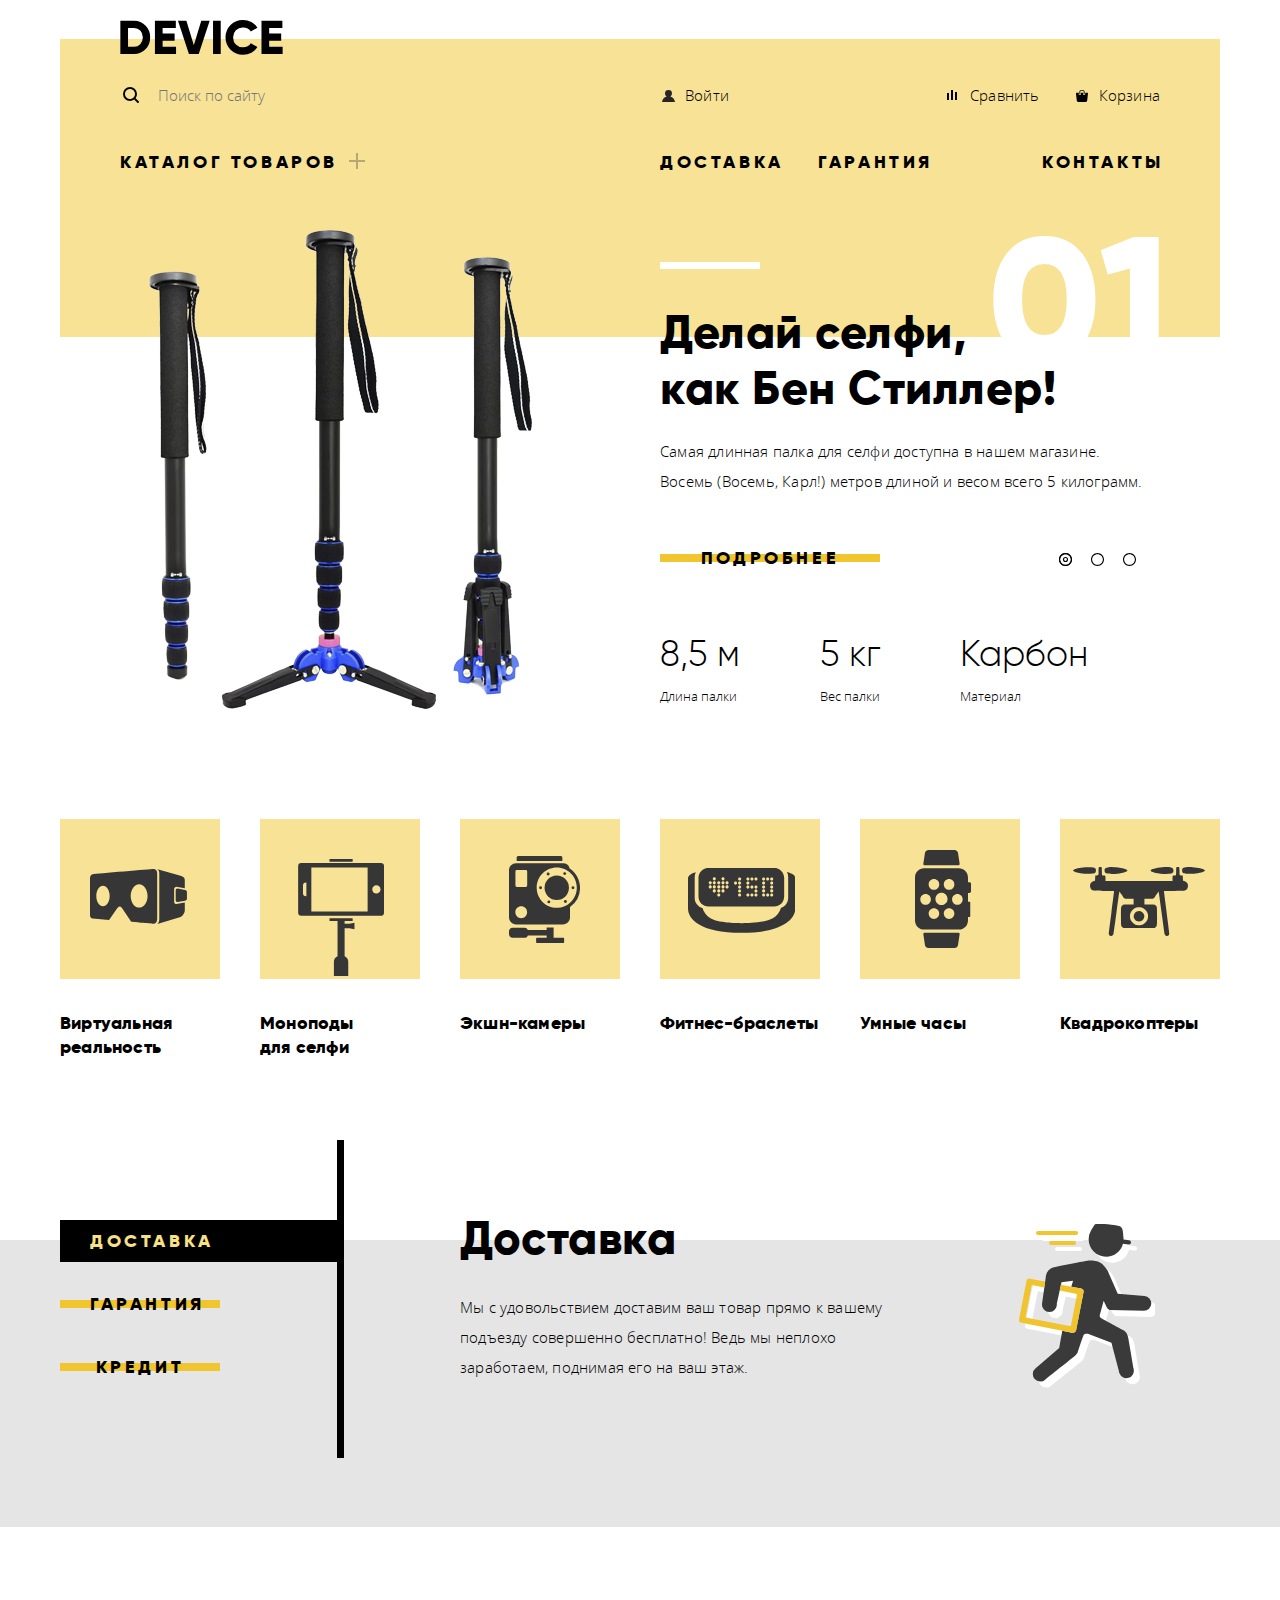
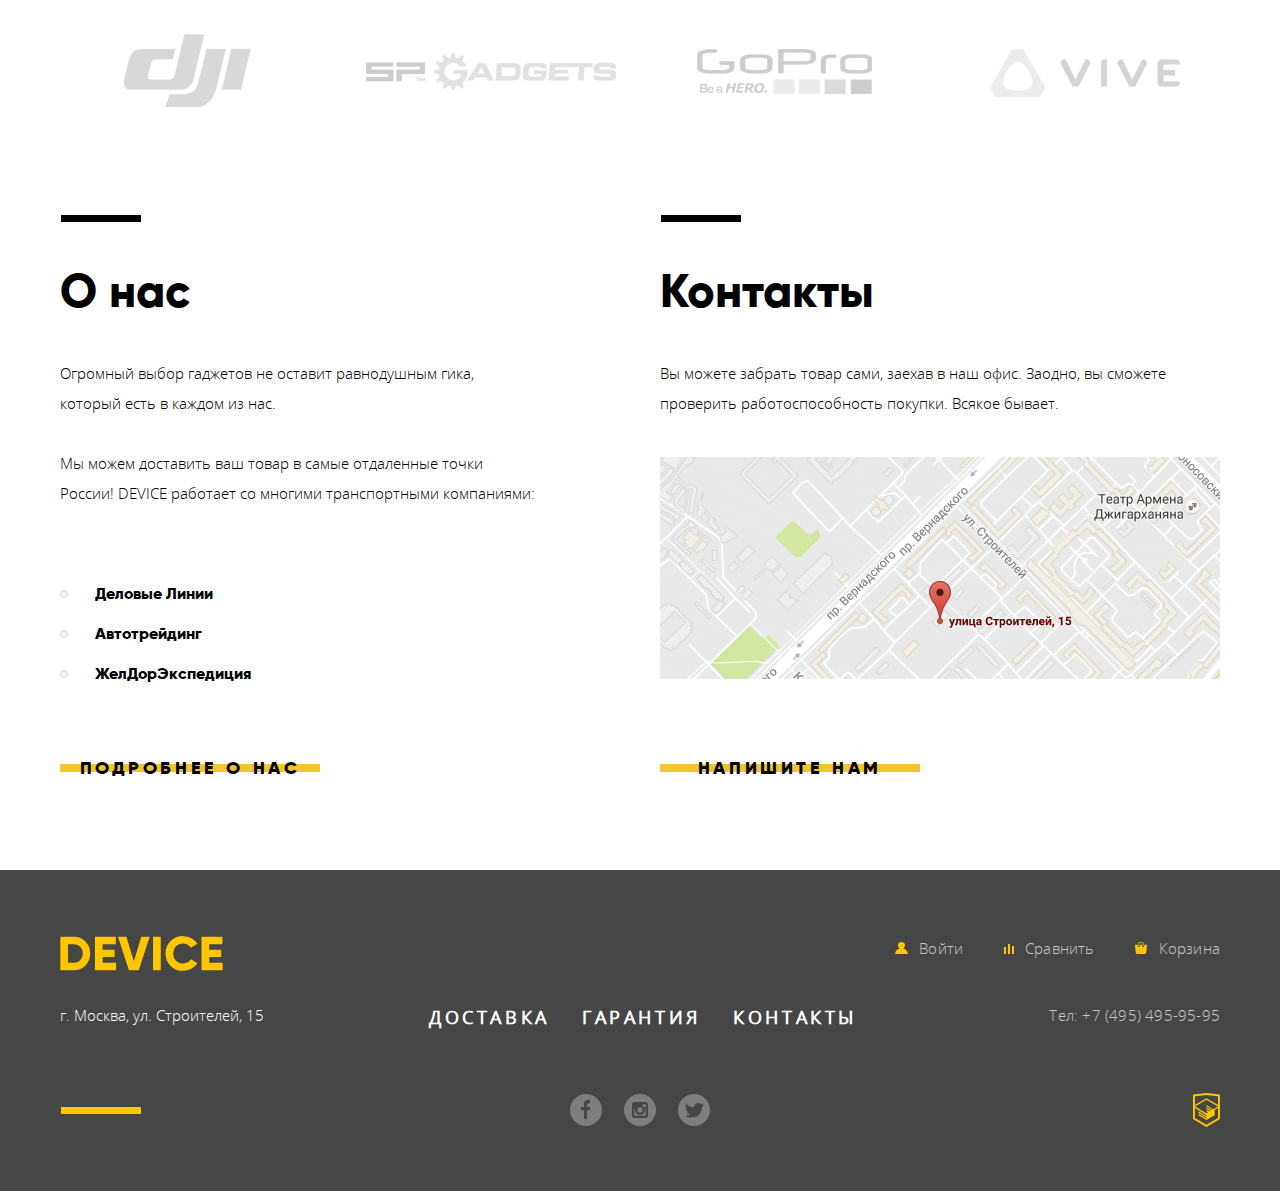
==== commit 77a986eb: "Доработка" ====
--- a/index.html
+++ b/index.html
@@ -343,7 +343,6 @@
 
     <section class="modal modal-map">
       <h2 class="visually-hidden">Как до нас добраться</h2>
-      <!--<p><img src="img/map-big.jpg" width="960" height="560" alt="Офис компании по адресу ул. Строителей 15, Санкт-Петербург"></p>-->
       <iframe class="modal-map-pic" src="https://yandex.ru/map-widget/v1/?um=constructor%3A1a22b80d88be65ba6e00a9a5226d0c2567c8b3e6fb88e60ab7dd8f58fae81dbb&amp;source=constructor" width="960" height="560"></iframe>
       <button class="modal-close" type="button">
         Закрыть
--- a/css/style.min.css
+++ b/css/style.min.css
@@ -1 +1 @@
-@font-face{font-family:"Gilroy";font-style:normal;font-weight:300;src:url("../fonts/gilroylight.woff") format("woff")}@font-face{font-family:"Gilroy";font-style:normal;font-weight:800;src:url("../fonts/gilroyextrabold.woff") format("woff")}@font-face{font-family:"Open Sans";font-style:normal;font-weight:300;src:url("../fonts/opensanslight.woff") format("woff")}@font-face{font-family:"Open Sans";font-style:normal;font-weight:400;src:url("../fonts/opensans.woff") format("woff")}body{margin:0;padding:0;font-family:"Gilroy",Arial,sans-serif;font-size:18px;line-height:24px;font-weight:400;color:#000;background-color:#fff}.visually-hidden{position:absolute;width:1px;height:1px;margin:-1px;border:0;padding:0;white-space:nowrap;-webkit-clip-path:inset(100%);clip-path:inset(100%);clip:rect(0 0 0 0);overflow:hidden}a{text-decoration:none;vertical-align:middle;letter-spacing:.2px;color:#000}.button{display:inline-block;padding:10px 30px;font:inherit;text-align:center;text-transform:uppercase;font-weight:800;letter-spacing:3.6px;vertical-align:middle;background-color:transparent;background-image:-webkit-gradient(linear,left top,left bottom,color-stop(40%,transparent),color-stop(40%,#f0c52e),color-stop(60%,#f0c52e),color-stop(60%,transparent));background-image:-webkit-linear-gradient(transparent 40%,#f0c52e 40%,#f0c52e 60%,transparent 60%);background-image:-o-linear-gradient(transparent 40%,#f0c52e 40%,#f0c52e 60%,transparent 60%);background-image:linear-gradient(transparent 40%,#f0c52e 40%,#f0c52e 60%,transparent 60%);border:0}.button:hover,.button:focus,.button:active{background-color:#f0c52e}.button:active{opacity:.3}.main-header{margin-top:20px}.container{width:1200px;margin:0 auto;padding:0 20px;-webkit-box-sizing:border-box;box-sizing:border-box}.main-navigation{position:relative;display:-webkit-box;display:-ms-flexbox;display:flex;-webkit-box-orient:vertical;-webkit-box-direction:normal;-ms-flex-direction:column;flex-direction:column;padding-left:60px;padding-right:60px;padding-bottom:30px;background-image:-webkit-linear-gradient(transparent 19px,#f7e296 19px);background-image:-o-linear-gradient(transparent 19px,#f7e296 19px);background-image:linear-gradient(transparent 19px,#f7e296 19px)}.inner-page .main-navigation{padding-bottom:50px}.inner-page .main-header{margin-bottom:37px}.main-content-wrapper{min-width:1200px;overflow:hidden}.main-header-logo,.main-footer-logo{width:163px;height:35px}.user-navigation{display:-webkit-box;display:-ms-flexbox;display:flex;-webkit-box-pack:justify;-ms-flex-pack:justify;justify-content:space-between;-webkit-box-align:center;-ms-flex-align:center;align-items:center;margin-top:15px;margin-bottom:30px;font-family:"Open Sans",Arial,sans-serif;font-size:15px;line-height:30px;font-weight:300}.user-navigation .search-form{display:-webkit-box;display:-ms-flexbox;display:flex;width:440px}.user-menu,.main-menu{display:-webkit-box;display:-ms-flexbox;display:flex;-webkit-box-pack:justify;-ms-flex-pack:justify;justify-content:space-between;width:500px}.container-mini{display:-webkit-box;display:-ms-flexbox;display:flex;-webkit-box-pack:justify;-ms-flex-pack:justify;justify-content:space-between}.user-menu .container-mini{width:215px}.user-menu .container-user{display:-webkit-box;display:-ms-flexbox;display:flex;-webkit-box-pack:justify;-ms-flex-pack:justify;justify-content:space-between;width:220px}.main-menu .container-mini{width:273px}.site-navigation{display:-webkit-box;display:-ms-flexbox;display:flex;-webkit-box-pack:justify;-ms-flex-pack:justify;justify-content:space-between;-webkit-box-align:start;-ms-flex-align:start;align-items:flex-start;text-transform:uppercase;font-weight:800}.contact-link{width:118px}.site-navigation a{letter-spacing:3.6px}.site-navigation a,.user-navigation a,.footer-user-navigation a{display:block}.main-header a:hover,.main-header a:focus{color:rgba(0,0,0,0.6)}.main-header a:active{color:rgba(0,0,0,0.3)}.main-header a:hover::before,.main-header a:focus::before{opacity:.6}.main-header a:active::before{opacity:.3}.main-header-logo:hover,.main-header-logo:focus,.main-footer-logo:hover,.main-footer-logo:focus{opacity:.6}.main-header-logo:active,.main-footer-logo:active{opacity:.3}.main-header .login-link,.main-header .check-link,.main-header .cart-link,.main-header .user-link{position:relative;padding-left:25px}.main-header .login-link::before,.main-header .check-link::before,.main-header .cart-link::before,.main-header .user-link::before{content:"";position:absolute;top:10px;left:2px;width:13px;height:12px;background-repeat:no-repeat;background-position:0 0}.main-header .login-link::before,.main-header .user-link::before{background-image:url("../img/user.svg")}.main-header .check-link::before{background-image:url("../img/compare.svg")}.main-header .cart-link::before{background-image:url("../img/cart.svg")}.main-header .catalog-link{position:relative}.inner-page .exit-link{opacity:.3}.catalog-link::after{content:"";position:absolute;top:3px;right:-27px;width:16px;height:18px;background-repeat:no-repeat;background-position:0 0;background-image:url("../img/plus.svg");opacity:.3}.catalog-links{position:relative}.catalog-menu{position:absolute;top:25px;left:-60px;display:none;padding:20px 60px;width:1160px;height:162px;-webkit-box-sizing:border-box;box-sizing:border-box;background:#f7e296}.catalog-links:hover .catalog-menu,.catalog-links:focus .catalog-menu{display:-webkit-box;display:-ms-flexbox;display:flex;-webkit-box-pack:start;-ms-flex-pack:start;justify-content:flex-start;z-index:1}.catalog-menu-items{margin:0;margin-right:20px;padding:0;min-width:180px;list-style:none}.catalog-menu-items:nth-child(1){min-width:220px}.catalog-menu-items a{font-family:"Open Sans",Arial,sans-serif;font-size:15px;line-height:36px;font-weight:300;text-transform:none;letter-spacing:.2px;opacity:1}.slider{position:relative;margin-bottom:85px}.slider-list,.popular-list{display:-webkit-box;display:-ms-flexbox;display:flex;-webkit-box-pack:justify;-ms-flex-pack:justify;justify-content:space-between;-ms-flex-wrap:wrap;flex-wrap:wrap}.slider-list{margin:0;padding:0;list-style:none;background-image:-webkit-linear-gradient(#f7e296 133px,transparent 133px);background-image:-o-linear-gradient(#f7e296 133px,transparent 133px);background-image:linear-gradient(#f7e296 133px,transparent 133px)}.slider-item{display:none}#product-1:checked ~ .slider-list .slider-item:nth-child(1),#product-2:checked ~ .slider-list .slider-item:nth-child(2),#product-3:checked ~ .slider-list .slider-item:nth-child(3){display:-webkit-box;display:-ms-flexbox;display:flex;-webkit-box-pack:justify;-ms-flex-pack:justify;justify-content:space-between}.slider-img{width:560px;display:-webkit-box;display:-ms-flexbox;display:flex;-webkit-box-pack:center;-ms-flex-pack:center;justify-content:center;-webkit-box-align:center;-ms-flex-align:center;align-items:center;margin-right:40px}.slider-content{position:relative;width:510px;margin-right:50px}.slider-content::after{content:"";position:absolute;top:58px;left:0;width:100px;height:7px;background-color:#fff}.slider-content::before{content:"";position:absolute;top:85px;right:40px;width:166px;height:131px;font-size:179px;font-weight:800;letter-spacing:1.8px;text-align:right;color:#fff}#product-1:checked ~ .slider-list .slider-content-1::before{content:"01";right:16px}#product-2:checked ~ .slider-list .slider-content-2::before{content:"02"}#product-3:checked ~ .slider-list .slider-content-3::before{content:"03"}.slider-controls{position:absolute;top:345px;right:65px;z-index:3;font-size:0}.slider-controls label{position:relative;display:inline-block;width:17px;height:17px;margin-right:15px;vertical-align:middle;cursor:pointer}.slider-controls label::before{content:"";position:absolute;top:0;left:0;z-index:1;width:13px;height:13px;background-image:url("../img/slider-button-empty.svg");background-position:0 0;background-repeat:no-repeat;background-size:100%}#product-1:checked ~ .slider-controls label[for="product-1"]::after,#product-2:checked ~ .slider-controls label[for="product-2"]::after,#product-3:checked ~ .slider-controls label[for="product-3"]::after{content:"";position:absolute;left:0;top:0;z-index:2;width:13px;height:13px;background-image:url("../img/slider-button.svg");background-position:0 0;background-repeat:no-repeat;background-size:100%}#product-1:focus ~ .slider-controls label[for="product-1"],#product-2:focus ~ .slider-controls label[for="product-2"],#product-3:focus ~ .slider-controls label[for="product-3"]{outline-color:#f7e296}.inner-page h1{margin-bottom:22px;font-size:47px;line-height:48px;font-weight:800;letter-spacing:.5px}.slider h2{margin-bottom:46px;font-size:47px;line-height:48px;font-weight:800}.inner-page h2{text-transform:uppercase;font-size:16px;line-height:24px;font-weight:800;letter-spacing:3.2px}.filters h2{position:relative;display:-webkit-box;display:-ms-flexbox;display:flex;-webkit-box-align:center;-ms-flex-align:center;align-items:center;height:70px;margin:0;background-color:#dcdcdc}.filters h2::before{content:"";position:absolute;top:0;right:0;bottom:0;left:0;z-index:-1;margin-left:calc(50% - 50vw);background-color:#dcdcdc}.slider h2{position:relative;margin-top:100px;margin-bottom:20px;font-size:47px;line-height:56px;font-weight:800;letter-spacing:.5px}.popular-item-title{font-size:18px;line-height:24px;font-weight:800;text-align:left;letter-spacing:.2px}.service-title{margin-top:74px;margin-bottom:30px;font-size:47px;line-height:48px;text-align:left;font-weight:800;letter-spacing:.5px}.slider-text{margin-bottom:40px;padding-right:15px;font-family:"Open Sans",Arial,sans-serif;font-size:15px;line-height:30px;font-weight:300;letter-spacing:.2px}.slider-table{display:-webkit-box;display:-ms-flexbox;display:flex;-webkit-box-pack:start;-ms-flex-pack:start;justify-content:flex-start;margin-top:50px;margin-bottom:20px;font-size:36px;font-weight:300;line-height:48px;border:0}.slider-table-column{width:160px}.slider-table-column:nth-child(2){width:140px}.slider-th{margin:8px 0;padding:0;font-family:"Open Sans",Arial,sans-serif;font-size:13px;line-height:20px}.slider-td{margin:0;padding:0}.slider .button{width:160px}.popular-list{margin:0;margin-bottom:81px;padding:0;list-style:none}.popular-item{width:160px}.popular-item .popular-item-title{margin:0}.popular-item:nth-child(2) .popular-item-title{padding-right:35px}.img{position:relative;display:block;padding-top:192px}.img::before{position:absolute;content:"";width:160px;height:160px;top:0;left:0;background-color:#f7e296}.img::after{content:"";position:absolute;width:135px;height:120px;background-repeat:no-repeat}.popular-item:nth-child(1) .img::after{top:50px;left:30px;background-image:url("../img/popular-1.svg")}.popular-item:nth-child(2) .img::after{top:40px;left:38px;background-image:url("../img/popular-2.svg")}.popular-item:nth-child(3) .img::after{top:37px;left:49px;background-image:url("../img/popular-3.svg")}.popular-item:nth-child(4) .img::after{top:49px;left:28px;background-image:url("../img/popular-4.svg")}.popular-item:nth-child(5) .img::after{top:31px;left:55px;background-image:url("../img/popular-5.svg")}.popular-item:nth-child(6) .img::after{top:48px;left:13px;background-image:url("../img/popular-6.svg")}.popular-item:hover .img::before,.popular-item:focus .img::before{background:#f0c52e}.popular-item:active{opacity:.3}.services-wrapper{margin-bottom:95px;background-image:-webkit-linear-gradient(transparent 100px,#e5e5e5 100px);background-image:-o-linear-gradient(transparent 100px,#e5e5e5 100px);background-image:linear-gradient(transparent 100px,#e5e5e5 100px)}.services{display:-webkit-box;display:-ms-flexbox;display:flex;-webkit-box-pack:justify;-ms-flex-pack:justify;justify-content:space-between;min-height:387px}.service-controls{position:relative;display:-webkit-box;display:-ms-flexbox;display:flex;-webkit-box-orient:vertical;-webkit-box-direction:normal;-ms-flex-direction:column;flex-direction:column;-webkit-box-pack:justify;-ms-flex-pack:justify;justify-content:space-between;-ms-flex-wrap:wrap;flex-wrap:wrap;-webkit-box-align:start;-ms-flex-align:start;align-items:flex-start;width:280px;padding-top:80px;padding-bottom:120px}.service-controls::after{content:"";position:absolute;top:0;right:-4px;width:7px;height:318px;background-color:#000}.service-list{margin:0;padding:0;width:760px;list-style:none}.service-item{display:none}#service-1:checked ~ .service-list .service-item:nth-child(1),#service-2:checked ~ .service-list .service-item:nth-child(2),#service-3:checked ~ .service-list .service-item:nth-child(3){display:block;background-repeat:no-repeat;background-position:right 65px top 10px}.service-item:nth-child(1){background-image:url("../img/delivery.svg")}.service-item:nth-child(2){background-image:url("../img/warranty.svg")}.service-item:nth-child(3){background-image:url("../img/credit.svg")}.service-controls label{position:relative;width:100px;padding:9px 30px;margin-bottom:20px}#service-1:checked ~ .service-controls label[for="service-1"],#service-2:checked ~ .service-controls label[for="service-2"],#service-3:checked ~ .service-controls label[for="service-3"]{color:#f7e184;background-color:#000;background-image:none}#service-1:checked ~ .service-controls label[for="service-1"]::after,#service-2:checked ~ .service-controls label[for="service-2"]::after,#service-3:checked ~ .service-controls label[for="service-3"]::after{content:"";position:absolute;right:-120px;top:0;width:120px;height:42px;background-color:#000}.service-text{padding-right:320px;padding-bottom:40px;font-family:"Open Sans",Arial,sans-serif;font-size:15px;line-height:30px;font-weight:300;letter-spacing:.2px}.logotypes{margin-bottom:93px}.logotypes-list{display:-webkit-box;display:-ms-flexbox;display:flex;-webkit-box-pack:justify;-ms-flex-pack:justify;justify-content:space-between;-ms-flex-wrap:wrap;flex-wrap:wrap;margin:0;padding:0;list-style:none}.logotype-item{text-align:center}.logotype-item a{display:block;width:260px;height:100px;background-position:0 0;background-repeat:no-repeat;background-size:100%}.logotype-item:nth-child(1) a{background-image:url("../img/logo-1-copy.jpg")}.logotype-item:nth-child(2) a{background-image:url("../img/logo-2-copy.jpg")}.logotype-item:nth-child(3) a{background-image:url("../img/logo-3-copy.jpg")}.logotype-item:nth-child(4) a{background-image:url("../img/logo-4-copy.jpg")}.logotype-item a:hover img,.logotype-item a:focus img{display:none}.index-columns{display:-webkit-box;display:-ms-flexbox;display:flex;-webkit-box-pack:justify;-ms-flex-pack:justify;justify-content:space-between;margin-bottom:80px}.inner-page .index-columns{margin-bottom:1px}.info h2,.contact h2{padding-top:13px;margin-bottom:43px;font-size:47px;line-height:48px;font-weight:800}.info{position:relative;width:500px}.contact{position:relative;width:560px}.info::before,.contact::before{content:"";position:absolute;top:0;left:1px;width:80px;height:7px;background-color:#000}.info p,.contact p{margin-bottom:30px;padding-right:25px;font-family:"Open Sans",Arial,sans-serif;font-size:15px;line-height:30px;font-weight:300}.contact p{margin-bottom:39px}.info-list{margin:0;margin-bottom:52px;margin-top:66px;padding:0;list-style:none;font-size:16px;line-height:40px;font-weight:800}.info-item{position:relative;padding-left:35px}.info-item::before{content:"";position:absolute;top:16px;left:0;width:4px;height:4px;border:2px solid #e5e5e5;border-radius:50%}.contact .info-button{margin-top:61px}.info-button{width:240px;padding:10px}.main-title-wrapper{margin-bottom:45px;padding:0 60px}.breadcrumbs{display:-webkit-box;display:-ms-flexbox;display:flex;-webkit-box-pack:start;-ms-flex-pack:start;justify-content:flex-start;-ms-flex-wrap:wrap;flex-wrap:wrap;margin:0;padding:0;list-style:none}.breadcrumbs li{position:relative;margin-right:37px}.breadcrumbs li:last-child{margin-right:0}.breadcrumbs li::after{content:"";position:absolute;top:9px;right:-20px;width:4px;height:7px;background-image:url("../img/nav-arrow.svg");background-repeat:no-repeat}.breadcrumbs-current,.breadcrumbs a{font-family:"Open Sans",Arial,sans-serif;font-size:14px;line-height:24px;font-weight:300;letter-spacing:.1px;text-align:left;opacity:.3}.breadcrumbs a:hover,.breadcrumbs a:focus{opacity:.6}.breadcrumbs-current,.breadcrumbs a:active{opacity:.1}.breadcrumbs-current::after{display:none}.sort-wrapper{width:760px}.sort{position:relative;display:-webkit-box;display:-ms-flexbox;display:flex;-webkit-box-pack:justify;-ms-flex-pack:justify;justify-content:space-between;-webkit-box-align:center;-ms-flex-align:center;align-items:center;height:70px;margin-bottom:50px}.sort::before{content:"";position:absolute;top:0;right:0;bottom:0;left:0;z-index:-2;margin-left:calc(50% - 50vw);margin-right:calc(50% - 50vw);background-color:#eee}.sort-list{display:-webkit-box;display:-ms-flexbox;display:flex;-webkit-box-pack:justify;-ms-flex-pack:justify;justify-content:space-between;-webkit-box-align:center;-ms-flex-align:center;align-items:center;width:300px;margin:0;padding:0;list-style:none}.sort-item a{margin-right:15px;font-family:"Open Sans",Arial,sans-serif;font-size:14px;line-height:18px;font-weight:400;letter-spacing:normal;opacity:.3}.sort-item a:hover,.sort-item a:focus{opacity:.6}.sort-item a:active{opacity:1}.sort .container-mini{width:40px}.container-sort{display:-webkit-box;display:-ms-flexbox;display:flex;-webkit-box-pack:justify;-ms-flex-pack:justify;justify-content:space-between;width:500px}.sort .button{width:12px;height:12px;padding:0;background-color:transparent;background-repeat:no-repeat;background-position:50% 50%;opacity:.2}.button-top{background-image:url("../img/icon-up-dir.svg")}.button-bottom{background-image:url("../img/icon-down-dir.svg")}.sort .button:hover,.sort .button:focus{opacity:.4}.sort .button:active,.sort .click,.click a{opacity:1}.filters{position:relative;width:268px;padding-left:60px}.filters::before{content:"";position:absolute;top:0;right:0;bottom:0;left:0;z-index:-1;margin-left:calc(50% - 50vw);background-color:#eee}.filter{margin-top:70px;padding-right:60px}.filter fieldset{padding:0;padding-bottom:35px;margin:0;border:0}.filter fieldset:nth-child(2){padding-bottom:35px}.filter fieldset:nth-child(3){padding-bottom:32px}.filter legend{position:relative;margin-bottom:15px;padding-top:12px;font-weight:800}.filter legend::before{content:"";position:absolute;top:0;left:0;width:200px;height:2px;background-color:#000}.filter-range{margin-top:20px;color:#fff}.range-controls{position:relative}.range-controls .scale{height:2px;background:#000}.range-controls .bar{width:55%;height:2px;background:#91c92f}.range-toggle{position:absolute;top:-10px;width:4px;height:4px;background:#ababab;border:8px solid #fff;border-radius:50%;cursor:pointer}.range-toggle-min{left:-6px}.range-toggle-max{left:52%}.price-controls .min-price,.price-controls .max-price{width:85px}.price-controls{margin-top:6px}.price-controls label{display:inline-block;font:inherit;font-size:14px;font-weight:300;color:#000;vertical-align:middle;opacity:.2;cursor:pointer}.price-controls input{width:50px;margin:0;color:#000;font:inherit;background:0;border:0}.filter ul{padding:0;margin:0;list-style:none}.filter-option{padding-left:38px}.filter-option label{position:relative;display:block;cursor:pointer;-webkit-user-select:none;-moz-user-select:none;-ms-user-select:none;user-select:none;font-family:"Open Sans",Arial,sans-serif;font-size:14px;line-height:40px;font-weight:300;letter-spacing:.1px;text-align:left}.filter-input-checkbox+label::before{content:"";position:absolute;left:-40px;top:10px;width:30px;height:30px;background-image:url("../img/checkbox-off.svg");background-repeat:no-repeat;background-position:0 0}.filter-input-checkbox:checked+label::before{background-image:url("../img/checkbox-on.svg")}.filter-input-radio+label::before{content:"";position:absolute;top:7px;left:-40px;width:30px;height:30px;background-image:url("../img/radio-off.svg");background-repeat:no-repeat;background-position:0 0}.filter-input-radio:checked+label::before{background-image:url("../img/radio-on.svg")}.filter-input:hover+label:before,.filter-input:focus+label:before{opacity:.6}.filter-input:disabled+label,.filter-input:checked:disabled+label,.filter-input:disabled:hover+label,.filter-input:disabled:focus+label{opacity:.25;pointer-events:none}.filter-button{width:200px}.catalog-list{display:-webkit-box;display:-ms-flexbox;display:flex;-webkit-box-pack:justify;-ms-flex-pack:justify;justify-content:space-between;-ms-flex-wrap:wrap;flex-wrap:wrap;margin:0;margin-bottom:7px;padding:0;list-style:none}.catalog-item{position:relative;width:360px;margin-bottom:10px}.catalog-item:nth-child(2) .popular-item-title{width:220px}.catalog-item:hover .actions{display:-webkit-box;display:-ms-flexbox;display:flex;-webkit-box-orient:vertical;-webkit-box-direction:normal;-ms-flex-direction:column;flex-direction:column;-webkit-box-align:center;-ms-flex-align:center;align-items:center;-webkit-box-pack:start;-ms-flex-pack:start;justify-content:flex-start}.catalog-item .actions{position:absolute;top:18px;left:0;display:none;width:360px;height:300px;padding:40px 0;background-color:rgba(233,233,233,0.7);z-index:10;cursor:pointer}.catalog-item .flag{position:absolute;top:48px;right:27px;width:56px;height:56px;text-indent:-1000px;overflow:hidden;z-index:20}.catalog-item .flag-new{display:-webkit-box;display:-ms-flexbox;display:flex;-webkit-box-pack:center;-ms-flex-pack:center;justify-content:center;-webkit-box-align:center;-ms-flex-align:center;align-items:center;font-size:14px;line-height:24px;font-weight:800;letter-spacing:.7px;text-indent:inherit;border:2px solid #000;border-radius:50%;opacity:.2}.catalog-item-image{margin-top:19px;margin-bottom:8px}.catalog-container{display:-webkit-box;display:-ms-flexbox;display:flex;-webkit-box-pack:justify;-ms-flex-pack:justify;justify-content:space-between;-webkit-box-align:start;-ms-flex-align:start;align-items:flex-start}.catalog-item h3{width:260px}.catalog-item-price{padding-top:2px;font-size:16px;line-height:24px;font-weight:300;text-align:right;color:#464646}.buy{margin:0 auto;margin-top:130px}.add{padding:0;margin:0;font-family:"Open Sans",Arial,sans-serif;font-size:13px;line-height:36px;font-weight:300;letter-spacing:.1px;text-transform:none;background:transparent;opacity:.5}.add:hover,.add:focus{background-color:transparent;opacity:1}.add:active{background-color:transparent;opacity:.2}.pagination{display:-webkit-box;display:-ms-flexbox;display:flex;-webkit-box-pack:justify;-ms-flex-pack:justify;justify-content:space-between;margin-bottom:75px;font-size:16px;line-height:24px;font-weight:800;text-transform:uppercase;letter-spacing:3.6px;background-color:#ebebeb}.pagination a{letter-spacing:3.6px}.pagination-list{display:-webkit-box;display:-ms-flexbox;display:flex;-webkit-box-pack:justify;-ms-flex-pack:justify;justify-content:space-between;width:120px;height:70px;margin:0;padding:0;list-style:none}.pagination-item{padding:23px 15px}.pagination-list a{opacity:.3}.pagination-item a:hover,.pagination-item a:focus{opacity:.6}.pagination-item a:active{opacity:1}.pagination-item-current a,.pagination-back,.pagination-next{opacity:1}.pagination-back{padding:23px 30px}.pagination-next{padding:23px 26px}.pagination-back:hover,.pagination-back:focus,.pagination-next:hover,.pagination-next:focus{background-color:#d9d9d9}.pagination-back:active,.pagination-next:active{background-color:#d9d9d9;opacity:.3}.main-footer{display:-webkit-box;display:-ms-flexbox;display:flex;-webkit-box-orient:vertical;-webkit-box-direction:normal;-ms-flex-direction:column;flex-direction:column;-webkit-box-align:center;-ms-flex-align:center;align-items:center;padding-top:60px;padding-bottom:55px;font-family:"Open Sans",Arial,sans-serif;font-size:15px;line-height:30px;font-weight:300;color:#fff;background-color:#464646}.main-footer a{color:rgba(255,255,255,0.7)}.main-footer a:hover,.main-footer a:focus{color:rgba(255,255,255,1)}.main-footer a:active{color:rgba(255,255,255,0.3)}.main-footer a:hover .color-svg,.main-footer a:focus .color-svg{opacity:.6}.main-footer a:active .color-svg{opacity:.3}.main-logo,.color-svg{padding-top:6px;fill:#ffc600}.footer-navigation{display:-webkit-box;display:-ms-flexbox;display:flex;-webkit-box-pack:justify;-ms-flex-pack:justify;justify-content:space-between;-webkit-box-align:center;-ms-flex-align:center;align-items:center;margin-bottom:35px}.footer-navigation svg{margin-right:7px}.footer-middle,.footer-bottom{display:-webkit-box;display:-ms-flexbox;display:flex;-webkit-box-pack:justify;-ms-flex-pack:justify;justify-content:space-between;-webkit-box-align:center;-ms-flex-align:center;align-items:center}.footer-user-navigation{display:-webkit-box;display:-ms-flexbox;display:flex;-webkit-box-pack:justify;-ms-flex-pack:justify;justify-content:space-between}.footer-navigation .container-link{display:-webkit-box;display:-ms-flexbox;display:flex;-webkit-box-pack:justify;-ms-flex-pack:justify;justify-content:space-between;width:325px;padding-left:20px}.inner-page .container-link{width:300px}.footer-middle{margin-bottom:63px}.footer-adress,.footer-tel{width:220px}.footer-adress p{margin:0;padding:0}.footer-tel{text-align:right}.footer-site-nav{display:-webkit-box;display:-ms-flexbox;display:flex;-ms-flex-wrap:wrap;flex-wrap:wrap;-webkit-box-pack:justify;-ms-flex-pack:justify;justify-content:space-between;width:428px;margin:0;padding:0;padding-left:6px;list-style:none}.footer-site-nav a{font-size:18px;line-height:24px;font-weight:800;letter-spacing:3.6px;text-transform:uppercase;color:rgba(255,255,255,1)}.footer-site-nav a:hover,.footer-site-nav a:focus{color:rgba(255,255,255,0.6)}.footer-site-nav a:active{color:rgba(255,255,255,0.3)}.footer-social{display:-webkit-box;display:-ms-flexbox;display:flex;-ms-flex-wrap:wrap;flex-wrap:wrap;-webkit-box-pack:justify;-ms-flex-pack:justify;justify-content:space-between;width:140px;margin:0 auto;padding:0;padding-left:100px;list-style:none}.main-footer .social-button{opacity:.3}.main-footer .social-button:hover,.main-footer .social-button:focus{opacity:.6}.main-footer .social-button:active{opacity:.1}.logo-html{fill:#ffc600}.footer-bottom{position:relative}.footer-bottom::before{content:"";position:absolute;top:14px;left:1px;width:80px;height:7px;border-top:7px solid #ffc600}.footer-copyright{width:100px;text-align:right}.footer-copyright a{opacity:1}.footer-copyright a:hover,.footer-copyright a:focus{opacity:.6}.footer-copyright a:active{opacity:.3}.search-form input[type="search"]{margin:0;padding:8px 0;padding-left:36px;width:355px;font-family:"Open Sans",Arial,sans-serif;font-size:15px;line-height:30px;font-weight:300;color:rgba(0,0,0,0.3);background-color:#f7e296;border:2px solid transparent;outline:0}.search-icon{background-image:url(../img/search.svg);background-position:1px center;background-repeat:no-repeat;opacity:1}.search-form input[type="search"]:hover{color:rgba(0,0,0,0.6)}.search-form input[type="search"]:focus{border-bottom:2px solid #000;color:rgba(0,0,0,1)}input[type="search"]:focus ~ .button-search{display:block}.button-search:hover,.button-search:focus{color:#fff;background-color:#000}.button-search:active{color:#6a6a6a;background-color:#000}.button-search{display:none;margin:0;padding:8px 0;width:85px;color:#000;background-color:transparent;border:2px solid #000}@-webkit-keyframes bounce{0%{-webkit-transform:translateY(-2000px);transform:translateY(-2000px)}70%{-webkit-transform:translateY(30px);transform:translateY(30px)}90%{-webkit-transform:translateY(-10px);transform:translateY(-10px)}100%{-webkit-transform:translateY(0);transform:translateY(0)}}@keyframes bounce{0%{-webkit-transform:translateY(-2000px);transform:translateY(-2000px)}70%{-webkit-transform:translateY(30px);transform:translateY(30px)}90%{-webkit-transform:translateY(-10px);transform:translateY(-10px)}100%{-webkit-transform:translateY(0);transform:translateY(0)}}@-webkit-keyframes shake{0%,100%{-webkit-transform:translateX(0);transform:translateX(0)}10%,30%,50%,70%,90%{-webkit-transform:translateX(-10px);transform:translateX(-10px)}20%,40%,60%,80%{-webkit-transform:translateX(10px);transform:translateX(10px)}}@keyframes shake{0%,100%{-webkit-transform:translateX(0);transform:translateX(0)}10%,30%,50%,70%,90%{-webkit-transform:translateX(-10px);transform:translateX(-10px)}20%,40%,60%,80%{-webkit-transform:translateX(10px);transform:translateX(10px)}}.modal{position:fixed;display:none;color:#000;background-color:#fff;-webkit-box-shadow:0 10px 20px rgba(0,0,0,0.2);box-shadow:0 10px 20px rgba(0,0,0,0.2);z-index:10}.modal-show{display:block;-webkit-animation:bounce .6s;animation:bounce .6s}.modal-error{-webkit-animation:shake .6s;animation:shake .6s}.modal-feedback{top:120px;left:50%;width:760px;margin-left:-480px;padding:95px 100px}.modal-close{position:absolute;top:24px;right:22px;width:56px;height:56px;font-size:0;background-color:transparent;background-image:url("../img/modal-close.svg");background-position:0 0;background-repeat:no-repeat;border:0;cursor:pointer}.modal-map{top:50%;left:50%;width:960px;height:560px;margin:0;margin-top:-280px;margin-left:-480px;padding:0;-webkit-box-sizing:border-box;box-sizing:border-box;background-image:url("../img/map-big.jpg");background-size:960px 560px;background-repeat:no-repeat;background-position:0 0}.modal-map p{margin:0;padding:0}.modal-map-pic{border:0}.feedback-form{display:-webkit-box;display:-ms-flexbox;display:flex;-webkit-box-orient:vertical;-webkit-box-direction:normal;-ms-flex-direction:column;flex-direction:column;-ms-flex-wrap:wrap;flex-wrap:wrap;-webkit-box-pack:justify;-ms-flex-pack:justify;justify-content:space-between;width:760px}.feedback-form .container-mini{width:760px}.feedback-item{min-width:360px;margin:0;margin-bottom:32px}.feedback-item label{display:block;margin-bottom:9px;font:inherit;font-weight:800}.feedback-item input,.feedback-item textarea{-webkit-box-sizing:border-box;box-sizing:border-box;width:100%;padding-top:13px;padding-left:20px;padding-bottom:17px;font-family:"Open Sans",Arial,sans-serif;font-size:14px;line-height:18px;font-weight:400;color:#464646;background-color:#f2f2f2;border:2px solid transparent;outline:0;opacity:.4}.feedback-item textarea{height:155px;resize:none}.modal-button{-ms-flex-item-align:start;align-self:flex-start;width:198px}.feedback-item input:hover,.feedback-item textarea:hover{background-color:#ebebeb}.feedback-item input:focus,.feedback-item textarea:focus{background-color:transparent;border:2px solid #f0c52e;opacity:1}.feedback-item input:invalid,.feedback-item textarea:invalid{background-color:#edb5b5;border:0}+@font-face{font-family:"Gilroy";font-style:normal;font-weight:300;src:url("../fonts/gilroylight.woff") format("woff")}@font-face{font-family:"Gilroy";font-style:normal;font-weight:800;src:url("../fonts/gilroyextrabold.woff") format("woff")}@font-face{font-family:"Open Sans";font-style:normal;font-weight:300;src:url("../fonts/opensanslight.woff") format("woff")}@font-face{font-family:"Open Sans";font-style:normal;font-weight:400;src:url("../fonts/opensans.woff") format("woff")}body{margin:0;padding:0;font-family:"Gilroy",Arial,sans-serif;font-size:18px;line-height:24px;font-weight:400;color:#000;background-color:#fff}.visually-hidden{position:absolute;width:1px;height:1px;margin:-1px;border:0;padding:0;white-space:nowrap;-webkit-clip-path:inset(100%);clip-path:inset(100%);clip:rect(0 0 0 0);overflow:hidden}a{text-decoration:none;vertical-align:middle;letter-spacing:.2px;color:#000}.button{display:inline-block;padding:10px 30px;font:inherit;text-align:center;text-transform:uppercase;font-weight:800;letter-spacing:3.6px;vertical-align:middle;background-color:transparent;background-image:-webkit-gradient(linear,left top,left bottom,color-stop(40%,transparent),color-stop(40%,#f0c52e),color-stop(60%,#f0c52e),color-stop(60%,transparent));background-image:-webkit-linear-gradient(transparent 40%,#f0c52e 40%,#f0c52e 60%,transparent 60%);background-image:-o-linear-gradient(transparent 40%,#f0c52e 40%,#f0c52e 60%,transparent 60%);background-image:linear-gradient(transparent 40%,#f0c52e 40%,#f0c52e 60%,transparent 60%);border:0}.button:hover,.button:focus,.button:active{background-color:#f0c52e}.button:active{opacity:.3}.main-header{margin-top:20px}.container{width:1200px;margin:0 auto;padding:0 20px;-webkit-box-sizing:border-box;box-sizing:border-box}.main-navigation{position:relative;display:-webkit-box;display:-ms-flexbox;display:flex;-webkit-box-orient:vertical;-webkit-box-direction:normal;-ms-flex-direction:column;flex-direction:column;padding-left:60px;padding-right:60px;padding-bottom:30px;background-image:-webkit-linear-gradient(transparent 19px,#f7e296 19px);background-image:-o-linear-gradient(transparent 19px,#f7e296 19px);background-image:linear-gradient(transparent 19px,#f7e296 19px)}.inner-page .main-navigation{padding-bottom:50px}.inner-page .main-header{margin-bottom:37px}.main-content-wrapper{min-width:1200px;overflow:hidden}.main-header-logo,.main-footer-logo{width:163px;height:35px}.user-navigation{display:-webkit-box;display:-ms-flexbox;display:flex;-webkit-box-pack:justify;-ms-flex-pack:justify;justify-content:space-between;-webkit-box-align:center;-ms-flex-align:center;align-items:center;margin-top:15px;margin-bottom:30px;font-family:"Open Sans",Arial,sans-serif;font-size:15px;line-height:30px;font-weight:300}.user-navigation .search-form{display:-webkit-box;display:-ms-flexbox;display:flex;width:440px}.user-menu,.main-menu{display:-webkit-box;display:-ms-flexbox;display:flex;-webkit-box-pack:justify;-ms-flex-pack:justify;justify-content:space-between;width:500px}.container-mini{display:-webkit-box;display:-ms-flexbox;display:flex;-webkit-box-pack:justify;-ms-flex-pack:justify;justify-content:space-between}.user-menu .container-mini{width:215px}.user-menu .container-user{display:-webkit-box;display:-ms-flexbox;display:flex;-webkit-box-pack:justify;-ms-flex-pack:justify;justify-content:space-between;width:220px}.main-menu .container-mini{width:273px}.site-navigation{display:-webkit-box;display:-ms-flexbox;display:flex;-webkit-box-pack:justify;-ms-flex-pack:justify;justify-content:space-between;-webkit-box-align:start;-ms-flex-align:start;align-items:flex-start;text-transform:uppercase;font-weight:800}.contact-link{width:118px}.site-navigation a{letter-spacing:3.6px}.site-navigation a,.user-navigation a,.footer-user-navigation a{display:block}.main-header a:hover,.main-header a:focus{color:rgba(0,0,0,0.6)}.main-header a:active{color:rgba(0,0,0,0.3)}.main-header a:hover::before,.main-header a:focus::before{opacity:.6}.main-header a:active::before{opacity:.3}.main-header-logo:hover,.main-header-logo:focus,.main-footer-logo:hover,.main-footer-logo:focus{opacity:.6}.main-header-logo:active,.main-footer-logo:active{opacity:.3}.main-header .login-link,.main-header .check-link,.main-header .cart-link,.main-header .user-link{position:relative;padding-left:25px}.main-header .login-link::before,.main-header .check-link::before,.main-header .cart-link::before,.main-header .user-link::before{content:"";position:absolute;top:10px;left:2px;width:13px;height:12px;background-repeat:no-repeat;background-position:0 0}.main-header .login-link::before,.main-header .user-link::before{background-image:url("../img/user.svg")}.main-header .check-link::before{background-image:url("../img/compare.svg")}.main-header .cart-link::before{background-image:url("../img/cart.svg")}.main-header .catalog-link{position:relative}.inner-page .exit-link{opacity:.3}.catalog-link::after{content:"";position:absolute;top:3px;right:-27px;width:16px;height:18px;background-repeat:no-repeat;background-position:0 0;background-image:url("../img/plus.svg");opacity:.3}.catalog-links{position:relative}.catalog-menu{position:absolute;top:25px;left:-60px;display:none;padding:20px 60px;width:1160px;height:162px;-webkit-box-sizing:border-box;box-sizing:border-box;background:#f7e296}.catalog-links:hover .catalog-menu,.catalog-links:focus .catalog-menu{display:-webkit-box;display:-ms-flexbox;display:flex;-webkit-box-pack:start;-ms-flex-pack:start;justify-content:flex-start;z-index:1}.catalog-menu-items{margin:0;margin-right:20px;padding:0;min-width:180px;list-style:none}.catalog-menu-items:nth-child(1){min-width:220px}.catalog-menu-items a{font-family:"Open Sans",Arial,sans-serif;font-size:15px;line-height:36px;font-weight:300;text-transform:none;letter-spacing:.2px;opacity:1}.slider{position:relative;margin-bottom:85px}.slider-list,.popular-list{display:-webkit-box;display:-ms-flexbox;display:flex;-webkit-box-pack:justify;-ms-flex-pack:justify;justify-content:space-between;-ms-flex-wrap:wrap;flex-wrap:wrap}.slider-list{margin:0;padding:0;list-style:none;background-image:-webkit-linear-gradient(#f7e296 133px,transparent 133px);background-image:-o-linear-gradient(#f7e296 133px,transparent 133px);background-image:linear-gradient(#f7e296 133px,transparent 133px)}.slider-item{display:none}#product-1:checked ~ .slider-list .slider-item:nth-child(1),#product-2:checked ~ .slider-list .slider-item:nth-child(2),#product-3:checked ~ .slider-list .slider-item:nth-child(3){display:-webkit-box;display:-ms-flexbox;display:flex;-webkit-box-pack:justify;-ms-flex-pack:justify;justify-content:space-between}.slider-img{width:560px;display:-webkit-box;display:-ms-flexbox;display:flex;-webkit-box-pack:center;-ms-flex-pack:center;justify-content:center;-webkit-box-align:center;-ms-flex-align:center;align-items:center;margin-right:40px}.slider-content{position:relative;width:510px;margin-right:50px}.slider-content::after{content:"";position:absolute;top:58px;left:0;width:100px;height:7px;background-color:#fff}.slider-content::before{content:"";position:absolute;top:85px;right:40px;width:166px;height:131px;font-size:179px;font-weight:800;letter-spacing:1.8px;text-align:right;color:#fff}#product-1:checked ~ .slider-list .slider-content-1::before{content:"01";right:16px}#product-2:checked ~ .slider-list .slider-content-2::before{content:"02"}#product-3:checked ~ .slider-list .slider-content-3::before{content:"03"}.slider-controls{position:absolute;top:345px;right:65px;z-index:3;font-size:0}.slider-controls label{position:relative;display:inline-block;width:17px;height:17px;margin-right:15px;vertical-align:middle;cursor:pointer}.slider-controls label::before{content:"";position:absolute;top:0;left:0;z-index:1;width:13px;height:13px;background-image:url("../img/slider-button-empty.svg");background-position:0 0;background-repeat:no-repeat;background-size:100%}#product-1:checked ~ .slider-controls label[for="product-1"]::after,#product-2:checked ~ .slider-controls label[for="product-2"]::after,#product-3:checked ~ .slider-controls label[for="product-3"]::after{content:"";position:absolute;left:0;top:0;z-index:2;width:13px;height:13px;background-image:url("../img/slider-button.svg");background-position:0 0;background-repeat:no-repeat;background-size:100%}#product-1:focus ~ .slider-controls label[for="product-1"],#product-2:focus ~ .slider-controls label[for="product-2"],#product-3:focus ~ .slider-controls label[for="product-3"]{outline-color:#f7e296}.inner-page h1{margin-bottom:22px;font-size:47px;line-height:48px;font-weight:800;letter-spacing:.5px}.slider h2{margin-bottom:46px;font-size:47px;line-height:48px;font-weight:800}.inner-page h2{text-transform:uppercase;font-size:16px;line-height:24px;font-weight:800;letter-spacing:3.2px}.filters h2{position:relative;display:-webkit-box;display:-ms-flexbox;display:flex;-webkit-box-align:center;-ms-flex-align:center;align-items:center;height:70px;margin:0;background-color:#dcdcdc}.filters h2::before{content:"";position:absolute;top:0;right:0;bottom:0;left:0;z-index:-1;margin-left:calc(50% - 50vw);background-color:#dcdcdc}.slider h2{position:relative;margin-top:100px;margin-bottom:20px;font-size:47px;line-height:56px;font-weight:800;letter-spacing:.5px}.popular-item-title{font-size:18px;line-height:24px;font-weight:800;text-align:left;letter-spacing:.2px}.service-title{margin-top:74px;margin-bottom:30px;font-size:47px;line-height:48px;text-align:left;font-weight:800;letter-spacing:.5px}.slider-text{margin-bottom:40px;padding-right:15px;font-family:"Open Sans",Arial,sans-serif;font-size:15px;line-height:30px;font-weight:300;letter-spacing:.2px}.slider-table{display:-webkit-box;display:-ms-flexbox;display:flex;-webkit-box-pack:start;-ms-flex-pack:start;justify-content:flex-start;margin-top:50px;margin-bottom:20px;font-size:36px;font-weight:300;line-height:48px;border:0}.slider-table-column{width:160px}.slider-table-column:nth-child(2){width:140px}.slider-th{margin:8px 0;padding:0;font-family:"Open Sans",Arial,sans-serif;font-size:13px;line-height:20px}.slider-td{margin:0;padding:0}.slider .button{width:160px}.popular-list{margin:0;margin-bottom:81px;padding:0;list-style:none}.popular-item{width:160px}.popular-item .popular-item-title{margin:0}.popular-item:nth-child(2) .popular-item-title{padding-right:35px}.img{position:relative;display:block;padding-top:192px}.img::before{position:absolute;content:"";width:160px;height:160px;top:0;left:0;background-color:#f7e296}.img::after{content:"";position:absolute;width:135px;height:120px;background-repeat:no-repeat}.popular-item:nth-child(1) .img::after{top:50px;left:30px;background-image:url("../img/popular-1.svg")}.popular-item:nth-child(2) .img::after{top:40px;left:38px;background-image:url("../img/popular-2.svg")}.popular-item:nth-child(3) .img::after{top:37px;left:49px;background-image:url("../img/popular-3.svg")}.popular-item:nth-child(4) .img::after{top:49px;left:28px;background-image:url("../img/popular-4.svg")}.popular-item:nth-child(5) .img::after{top:31px;left:55px;background-image:url("../img/popular-5.svg")}.popular-item:nth-child(6) .img::after{top:48px;left:13px;background-image:url("../img/popular-6.svg")}.popular-item:hover .img::before,.popular-item:focus .img::before{background:#f0c52e}.popular-item:active{opacity:.3}.services-wrapper{margin-bottom:95px;background-image:-webkit-linear-gradient(transparent 100px,#e5e5e5 100px);background-image:-o-linear-gradient(transparent 100px,#e5e5e5 100px);background-image:linear-gradient(transparent 100px,#e5e5e5 100px)}.services{display:-webkit-box;display:-ms-flexbox;display:flex;-webkit-box-pack:justify;-ms-flex-pack:justify;justify-content:space-between;min-height:387px}.service-controls{position:relative;display:-webkit-box;display:-ms-flexbox;display:flex;-webkit-box-orient:vertical;-webkit-box-direction:normal;-ms-flex-direction:column;flex-direction:column;-webkit-box-pack:justify;-ms-flex-pack:justify;justify-content:space-between;-ms-flex-wrap:wrap;flex-wrap:wrap;-webkit-box-align:start;-ms-flex-align:start;align-items:flex-start;width:280px;height:188px;padding-top:80px}.service-controls::after{content:"";position:absolute;top:0;right:-4px;width:7px;height:318px;background-color:#000}.service-list{margin:0;padding:0;width:760px;list-style:none}.service-item{display:none}#service-1:checked ~ .service-list .service-item:nth-child(1),#service-2:checked ~ .service-list .service-item:nth-child(2),#service-3:checked ~ .service-list .service-item:nth-child(3){display:block;background-repeat:no-repeat;background-position:right 65px top 10px}.service-item:nth-child(1){background-image:url("../img/delivery.svg")}.service-item:nth-child(2){background-image:url("../img/warranty.svg")}.service-item:nth-child(3){background-image:url("../img/credit.svg")}.service-controls label{position:relative;width:100px;padding:9px 30px;margin-bottom:20px}#service-1:checked ~ .service-controls label[for="service-1"],#service-2:checked ~ .service-controls label[for="service-2"],#service-3:checked ~ .service-controls label[for="service-3"]{color:#f7e184;background-color:#000;background-image:none}#service-1:checked ~ .service-controls label[for="service-1"]::after,#service-2:checked ~ .service-controls label[for="service-2"]::after,#service-3:checked ~ .service-controls label[for="service-3"]::after{content:"";position:absolute;right:-120px;top:0;width:120px;height:42px;background-color:#000}.service-text{padding-right:320px;padding-bottom:40px;font-family:"Open Sans",Arial,sans-serif;font-size:15px;line-height:30px;font-weight:300;letter-spacing:.2px}.logotypes{margin-bottom:93px}.logotypes-list{display:-webkit-box;display:-ms-flexbox;display:flex;-webkit-box-pack:justify;-ms-flex-pack:justify;justify-content:space-between;-ms-flex-wrap:wrap;flex-wrap:wrap;margin:0;padding:0;list-style:none}.logotype-item{text-align:center}.logotype-item a{display:block;width:260px;height:100px;background-position:0 0;background-repeat:no-repeat;background-size:100%}.logotype-item:nth-child(1) a{background-image:url("../img/logo-1-copy.jpg")}.logotype-item:nth-child(2) a{background-image:url("../img/logo-2-copy.jpg")}.logotype-item:nth-child(3) a{background-image:url("../img/logo-3-copy.jpg")}.logotype-item:nth-child(4) a{background-image:url("../img/logo-4-copy.jpg")}.logotype-item a:hover img,.logotype-item a:focus img{display:none}.index-columns{display:-webkit-box;display:-ms-flexbox;display:flex;-webkit-box-pack:justify;-ms-flex-pack:justify;justify-content:space-between;margin-bottom:80px}.inner-page .index-columns{margin-bottom:1px}.info h2,.contact h2{padding-top:13px;margin-bottom:43px;font-size:47px;line-height:48px;font-weight:800}.info{position:relative;width:500px}.contact{position:relative;width:560px}.info::before,.contact::before{content:"";position:absolute;top:0;left:1px;width:80px;height:7px;background-color:#000}.info p,.contact p{margin-bottom:30px;padding-right:25px;font-family:"Open Sans",Arial,sans-serif;font-size:15px;line-height:30px;font-weight:300}.contact p{margin-bottom:39px}.info-list{margin:0;margin-bottom:52px;margin-top:66px;padding:0;list-style:none;font-size:16px;line-height:40px;font-weight:800}.info-item{position:relative;padding-left:35px}.info-item::before{content:"";position:absolute;top:16px;left:0;width:4px;height:4px;border:2px solid #e5e5e5;border-radius:50%}.contact .info-button{margin-top:61px}.info-button{width:240px;padding:10px}.main-title-wrapper{margin-bottom:45px;padding:0 60px}.breadcrumbs{display:-webkit-box;display:-ms-flexbox;display:flex;-webkit-box-pack:start;-ms-flex-pack:start;justify-content:flex-start;-ms-flex-wrap:wrap;flex-wrap:wrap;margin:0;padding:0;list-style:none}.breadcrumbs li{position:relative;margin-right:37px}.breadcrumbs li:last-child{margin-right:0}.breadcrumbs li::after{content:"";position:absolute;top:9px;right:-20px;width:4px;height:7px;background-image:url("../img/nav-arrow.svg");background-repeat:no-repeat}.breadcrumbs-current,.breadcrumbs a{font-family:"Open Sans",Arial,sans-serif;font-size:14px;line-height:24px;font-weight:300;letter-spacing:.1px;text-align:left;opacity:.3}.breadcrumbs a:hover,.breadcrumbs a:focus{opacity:.6}.breadcrumbs-current,.breadcrumbs a:active{opacity:.1}.breadcrumbs-current::after{display:none}.sort-wrapper{width:760px}.sort{position:relative;display:-webkit-box;display:-ms-flexbox;display:flex;-webkit-box-pack:justify;-ms-flex-pack:justify;justify-content:space-between;-webkit-box-align:center;-ms-flex-align:center;align-items:center;height:70px;margin-bottom:50px}.sort::before{content:"";position:absolute;top:0;right:0;bottom:0;left:0;z-index:-2;margin-left:calc(50% - 50vw);margin-right:calc(50% - 50vw);background-color:#eee}.sort-list{display:-webkit-box;display:-ms-flexbox;display:flex;-webkit-box-pack:justify;-ms-flex-pack:justify;justify-content:space-between;-webkit-box-align:center;-ms-flex-align:center;align-items:center;width:300px;margin:0;padding:0;list-style:none}.sort-item a{margin-right:15px;font-family:"Open Sans",Arial,sans-serif;font-size:14px;line-height:18px;font-weight:400;letter-spacing:normal;opacity:.3}.sort-item a:hover,.sort-item a:focus{opacity:.6}.sort-item a:active{opacity:1}.sort .container-mini{width:40px}.container-sort{display:-webkit-box;display:-ms-flexbox;display:flex;-webkit-box-pack:justify;-ms-flex-pack:justify;justify-content:space-between;width:500px}.sort .button{width:12px;height:12px;padding:0;background-color:transparent;background-repeat:no-repeat;background-position:50% 50%;opacity:.2}.button-top{background-image:url("../img/icon-up-dir.svg")}.button-bottom{background-image:url("../img/icon-down-dir.svg")}.sort .button:hover,.sort .button:focus{opacity:.4}.sort .button:active,.sort .click,.click a{opacity:1}.filters{position:relative;width:268px;padding-left:60px}.filters::before{content:"";position:absolute;top:0;right:0;bottom:0;left:0;z-index:-1;margin-left:calc(50% - 50vw);background-color:#eee}.filter{margin-top:70px;padding-right:60px}.filter fieldset{padding:0;padding-bottom:35px;margin:0;border:0}.filter fieldset:nth-child(2){padding-bottom:35px}.filter fieldset:nth-child(3){padding-bottom:32px}.filter legend{position:relative;margin-bottom:15px;padding-top:12px;font-weight:800}.filter legend::before{content:"";position:absolute;top:0;left:0;width:200px;height:2px;background-color:#000}.filter-range{margin-top:20px;color:#fff}.range-controls{position:relative}.range-controls .scale{height:2px;background:#000}.range-controls .bar{width:55%;height:2px;background:#91c92f}.range-toggle{position:absolute;top:-10px;width:4px;height:4px;background:#ababab;border:8px solid #fff;border-radius:50%;cursor:pointer}.range-toggle-min{left:-6px}.range-toggle-max{left:52%}.price-controls .min-price,.price-controls .max-price{width:85px}.price-controls{margin-top:6px}.price-controls label{display:inline-block;font:inherit;font-size:14px;font-weight:300;color:#000;vertical-align:middle;opacity:.2;cursor:pointer}.price-controls input{width:50px;margin:0;color:#000;font:inherit;background:0;border:0}.filter ul{padding:0;margin:0;list-style:none}.filter-option{padding-left:38px}.filter-option label{position:relative;display:block;cursor:pointer;-webkit-user-select:none;-moz-user-select:none;-ms-user-select:none;user-select:none;font-family:"Open Sans",Arial,sans-serif;font-size:14px;line-height:40px;font-weight:300;letter-spacing:.1px;text-align:left}.filter-input-checkbox+label::before{content:"";position:absolute;left:-40px;top:10px;width:30px;height:30px;background-image:url("../img/checkbox-off.svg");background-repeat:no-repeat;background-position:0 0}.filter-input-checkbox:checked+label::before{background-image:url("../img/checkbox-on.svg")}.filter-input-radio+label::before{content:"";position:absolute;top:7px;left:-40px;width:30px;height:30px;background-image:url("../img/radio-off.svg");background-repeat:no-repeat;background-position:0 0}.filter-input-radio:checked+label::before{background-image:url("../img/radio-on.svg")}.filter-input:hover+label:before,.filter-input:focus+label:before{opacity:.6}.filter-input:disabled+label,.filter-input:checked:disabled+label,.filter-input:disabled:hover+label,.filter-input:disabled:focus+label{opacity:.25;pointer-events:none}.filter-button{width:200px}.catalog-list{display:-webkit-box;display:-ms-flexbox;display:flex;-webkit-box-pack:justify;-ms-flex-pack:justify;justify-content:space-between;-ms-flex-wrap:wrap;flex-wrap:wrap;margin:0;margin-bottom:7px;padding:0;list-style:none}.catalog-item{position:relative;width:360px;margin-bottom:10px}.catalog-item:nth-child(2) .popular-item-title{width:220px}.catalog-item:hover .actions{display:-webkit-box;display:-ms-flexbox;display:flex;-webkit-box-orient:vertical;-webkit-box-direction:normal;-ms-flex-direction:column;flex-direction:column;-webkit-box-align:center;-ms-flex-align:center;align-items:center;-webkit-box-pack:start;-ms-flex-pack:start;justify-content:flex-start}.catalog-item .actions{position:absolute;top:18px;left:0;display:none;width:360px;height:300px;padding:40px 0;background-color:rgba(233,233,233,0.7);z-index:10;cursor:pointer}.catalog-item .flag{position:absolute;top:48px;right:27px;width:56px;height:56px;text-indent:-1000px;overflow:hidden;z-index:20}.catalog-item .flag-new{display:-webkit-box;display:-ms-flexbox;display:flex;-webkit-box-pack:center;-ms-flex-pack:center;justify-content:center;-webkit-box-align:center;-ms-flex-align:center;align-items:center;font-size:14px;line-height:24px;font-weight:800;letter-spacing:.7px;text-indent:inherit;border:2px solid #000;border-radius:50%;opacity:.2}.catalog-item-image{margin-top:19px;margin-bottom:8px}.catalog-container{display:-webkit-box;display:-ms-flexbox;display:flex;-webkit-box-pack:justify;-ms-flex-pack:justify;justify-content:space-between;-webkit-box-align:start;-ms-flex-align:start;align-items:flex-start}.catalog-item h3{width:260px}.catalog-item-price{padding-top:2px;font-size:16px;line-height:24px;font-weight:300;text-align:right;color:#464646}.buy{margin:0 auto;margin-top:130px}.add{padding:0;margin:0;font-family:"Open Sans",Arial,sans-serif;font-size:13px;line-height:36px;font-weight:300;letter-spacing:.1px;text-transform:none;background:transparent;opacity:.5}.add:hover,.add:focus{background-color:transparent;opacity:1}.add:active{background-color:transparent;opacity:.2}.pagination{display:-webkit-box;display:-ms-flexbox;display:flex;-webkit-box-pack:justify;-ms-flex-pack:justify;justify-content:space-between;margin-bottom:75px;font-size:16px;line-height:24px;font-weight:800;text-transform:uppercase;letter-spacing:3.6px;background-color:#ebebeb}.pagination a{letter-spacing:3.6px}.pagination-list{display:-webkit-box;display:-ms-flexbox;display:flex;-webkit-box-pack:justify;-ms-flex-pack:justify;justify-content:space-between;width:120px;height:70px;margin:0;padding:0;list-style:none}.pagination-item{padding:23px 15px}.pagination-list a{opacity:.3}.pagination-item a:hover,.pagination-item a:focus{opacity:.6}.pagination-item a:active{opacity:1}.pagination-item-current a,.pagination-back,.pagination-next{opacity:1}.pagination-back{padding:23px 30px}.pagination-next{padding:23px 26px}.pagination-back:hover,.pagination-back:focus,.pagination-next:hover,.pagination-next:focus{background-color:#d9d9d9}.pagination-back:active,.pagination-next:active{background-color:#d9d9d9;opacity:.3}.main-footer{display:-webkit-box;display:-ms-flexbox;display:flex;-webkit-box-orient:vertical;-webkit-box-direction:normal;-ms-flex-direction:column;flex-direction:column;-webkit-box-align:center;-ms-flex-align:center;align-items:center;padding-top:60px;padding-bottom:55px;font-family:"Open Sans",Arial,sans-serif;font-size:15px;line-height:30px;font-weight:300;color:#fff;background-color:#464646}.main-footer a{color:rgba(255,255,255,0.7)}.main-footer a:hover,.main-footer a:focus{color:rgba(255,255,255,1)}.main-footer a:active{color:rgba(255,255,255,0.3)}.main-footer a:hover .color-svg,.main-footer a:focus .color-svg{opacity:.6}.main-footer a:active .color-svg{opacity:.3}.main-logo{padding-top:6px;width:163px;height:35px;fill:#ffc600}.color-svg{padding-top:6px;fill:#ffc600}.footer-navigation{display:-webkit-box;display:-ms-flexbox;display:flex;-webkit-box-pack:justify;-ms-flex-pack:justify;justify-content:space-between;-webkit-box-align:center;-ms-flex-align:center;align-items:center;margin-bottom:35px}.footer-navigation svg{margin-right:7px}.footer-middle,.footer-bottom{display:-webkit-box;display:-ms-flexbox;display:flex;-webkit-box-pack:justify;-ms-flex-pack:justify;justify-content:space-between;-webkit-box-align:center;-ms-flex-align:center;align-items:center}.footer-user-navigation{display:-webkit-box;display:-ms-flexbox;display:flex;-webkit-box-pack:justify;-ms-flex-pack:justify;justify-content:space-between}.footer-navigation .container-link{display:-webkit-box;display:-ms-flexbox;display:flex;-webkit-box-pack:justify;-ms-flex-pack:justify;justify-content:space-between;width:325px;padding-left:20px}.inner-page .container-link{width:300px}.footer-middle{margin-bottom:63px}.footer-adress,.footer-tel{width:220px}.footer-adress p{margin:0;padding:0}.footer-tel{text-align:right}.footer-site-nav{display:-webkit-box;display:-ms-flexbox;display:flex;-ms-flex-wrap:wrap;flex-wrap:wrap;-webkit-box-pack:justify;-ms-flex-pack:justify;justify-content:space-between;width:428px;margin:0;padding:0;padding-left:6px;list-style:none}.footer-site-nav a{font-size:18px;line-height:24px;font-weight:800;letter-spacing:3.6px;text-transform:uppercase;color:rgba(255,255,255,1)}.footer-site-nav a:hover,.footer-site-nav a:focus{color:rgba(255,255,255,0.6)}.footer-site-nav a:active{color:rgba(255,255,255,0.3)}.footer-social{display:-webkit-box;display:-ms-flexbox;display:flex;-ms-flex-wrap:wrap;flex-wrap:wrap;-webkit-box-pack:justify;-ms-flex-pack:justify;justify-content:space-between;width:140px;margin:0 auto;padding:0;padding-left:100px;list-style:none}.main-footer .social-button{opacity:.3}.main-footer .social-button:hover,.main-footer .social-button:focus{opacity:.6}.main-footer .social-button:active{opacity:.1}.logo-html{fill:#ffc600}.footer-bottom{position:relative}.footer-bottom::before{content:"";position:absolute;top:14px;left:1px;width:80px;height:7px;border-top:7px solid #ffc600}.footer-copyright{width:100px;text-align:right}.footer-copyright a{opacity:1}.footer-copyright a:hover,.footer-copyright a:focus{opacity:.6}.footer-copyright a:active{opacity:.3}.search-form input[type="search"]{margin:0;padding:8px 0;padding-left:36px;width:355px;font-family:"Open Sans",Arial,sans-serif;font-size:15px;line-height:30px;font-weight:300;color:rgba(0,0,0,0.3);background-color:#f7e296;border:2px solid transparent;outline:0}.search-icon{background-image:url(../img/search.svg);background-position:1px center;background-repeat:no-repeat;opacity:1}.search-form input[type="search"]:hover{color:rgba(0,0,0,0.6)}.search-form input[type="search"]:focus{border-bottom:2px solid #000;color:rgba(0,0,0,1)}input[type="search"]:focus ~ .button-search{display:block}.button-search:hover,.button-search:focus{color:#fff;background-color:#000}.button-search:active{color:#6a6a6a;background-color:#000}.button-search{display:none;margin:0;padding:8px 0;width:85px;color:#000;background-color:transparent;border:2px solid #000}@-webkit-keyframes bounce{0%{-webkit-transform:translateY(-2000px);transform:translateY(-2000px)}70%{-webkit-transform:translateY(30px);transform:translateY(30px)}90%{-webkit-transform:translateY(-10px);transform:translateY(-10px)}100%{-webkit-transform:translateY(0);transform:translateY(0)}}@keyframes bounce{0%{-webkit-transform:translateY(-2000px);transform:translateY(-2000px)}70%{-webkit-transform:translateY(30px);transform:translateY(30px)}90%{-webkit-transform:translateY(-10px);transform:translateY(-10px)}100%{-webkit-transform:translateY(0);transform:translateY(0)}}@-webkit-keyframes shake{0%,100%{-webkit-transform:translateX(0);transform:translateX(0)}10%,30%,50%,70%,90%{-webkit-transform:translateX(-10px);transform:translateX(-10px)}20%,40%,60%,80%{-webkit-transform:translateX(10px);transform:translateX(10px)}}@keyframes shake{0%,100%{-webkit-transform:translateX(0);transform:translateX(0)}10%,30%,50%,70%,90%{-webkit-transform:translateX(-10px);transform:translateX(-10px)}20%,40%,60%,80%{-webkit-transform:translateX(10px);transform:translateX(10px)}}.modal{position:fixed;display:none;color:#000;background-color:#fff;-webkit-box-shadow:0 10px 20px rgba(0,0,0,0.2);box-shadow:0 10px 20px rgba(0,0,0,0.2);z-index:10}.modal-show{display:block;-webkit-animation:bounce .6s;animation:bounce .6s}.modal-error{-webkit-animation:shake .6s;animation:shake .6s}.modal-feedback{top:120px;left:50%;width:760px;margin-left:-480px;padding:95px 100px}.modal-close{position:absolute;top:24px;right:22px;width:56px;height:56px;font-size:0;background-color:transparent;background-image:url("../img/modal-close.svg");background-position:0 0;background-repeat:no-repeat;border:0;cursor:pointer}.modal-map{top:50%;left:50%;width:960px;height:560px;margin:0;margin-top:-280px;margin-left:-480px;padding:0;-webkit-box-sizing:border-box;box-sizing:border-box;background-image:url("../img/map-big.jpg");background-size:960px 560px;background-repeat:no-repeat;background-position:0 0}.modal-map p{margin:0;padding:0}.modal-map-pic{border:0}.feedback-form{display:-webkit-box;display:-ms-flexbox;display:flex;-webkit-box-orient:vertical;-webkit-box-direction:normal;-ms-flex-direction:column;flex-direction:column;-ms-flex-wrap:wrap;flex-wrap:wrap;-webkit-box-pack:justify;-ms-flex-pack:justify;justify-content:space-between;width:760px}.feedback-form .container-mini{width:760px}.feedback-item{min-width:360px;margin:0;margin-bottom:32px}.feedback-item label{display:block;margin-bottom:9px;font:inherit;font-weight:800}.feedback-item input,.feedback-item textarea{-webkit-box-sizing:border-box;box-sizing:border-box;width:100%;padding-top:13px;padding-left:20px;padding-bottom:17px;font-family:"Open Sans",Arial,sans-serif;font-size:14px;line-height:18px;font-weight:400;color:#464646;background-color:#f2f2f2;border:2px solid transparent;outline:0;opacity:.4}.feedback-item textarea{height:155px;resize:none}.modal-button{-ms-flex-item-align:start;align-self:flex-start;width:198px}.feedback-item input:hover,.feedback-item textarea:hover{background-color:#ebebeb}.feedback-item input:focus,.feedback-item textarea:focus{background-color:transparent;border:2px solid #f0c52e;opacity:1}.feedback-item input:invalid,.feedback-item textarea:invalid{background-color:#edb5b5;border:0}
